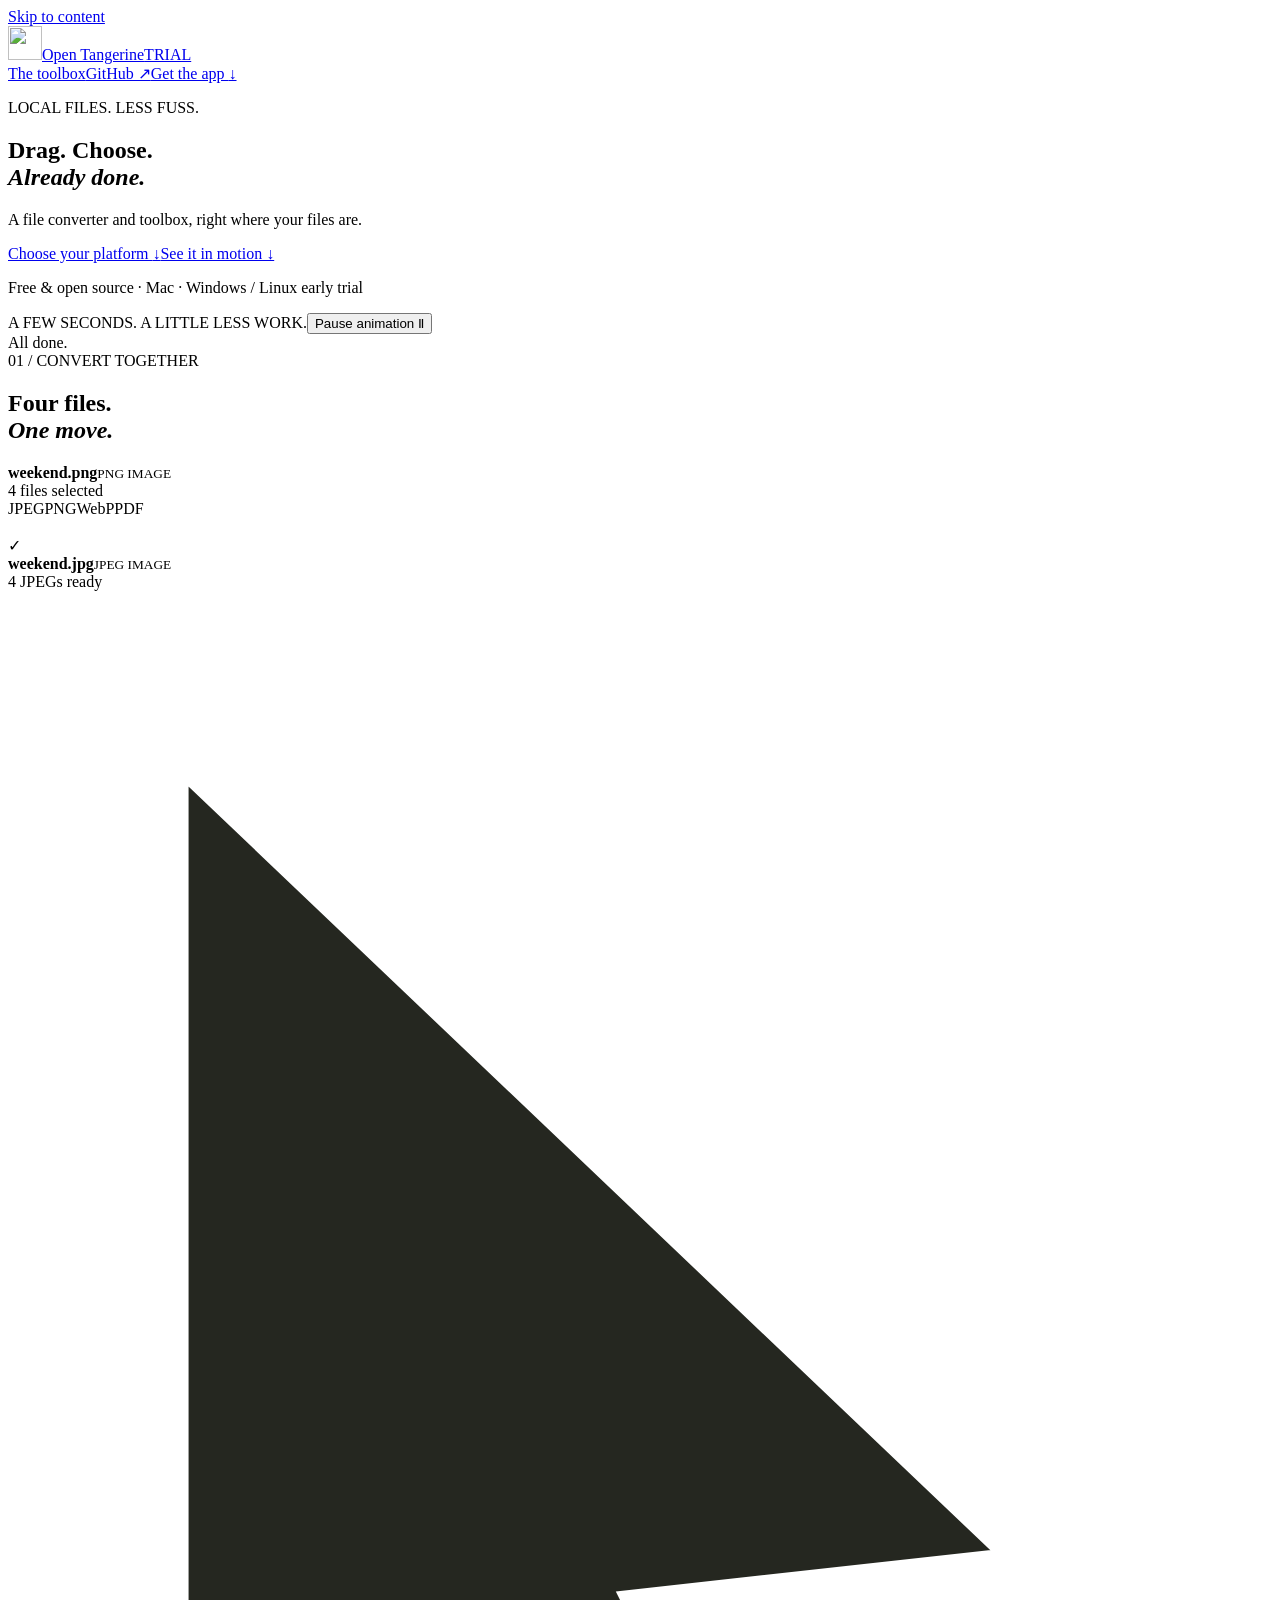
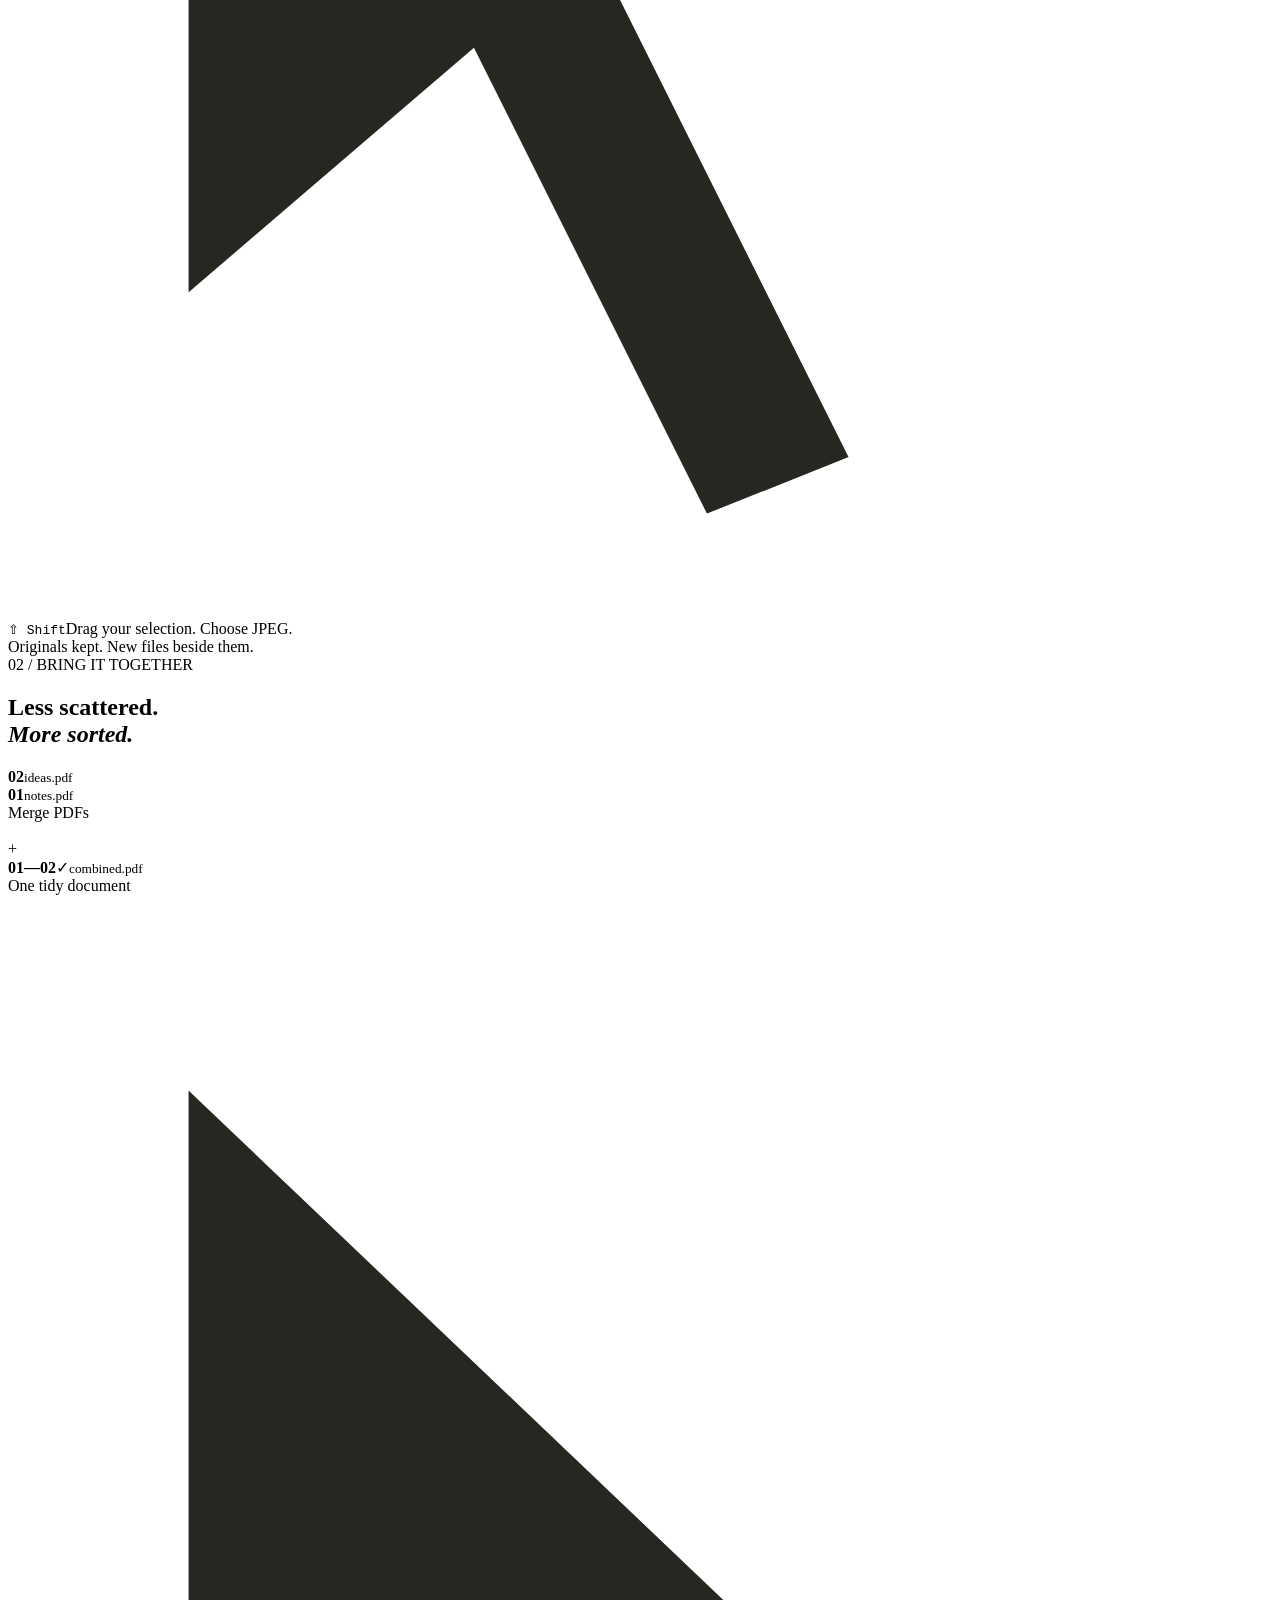
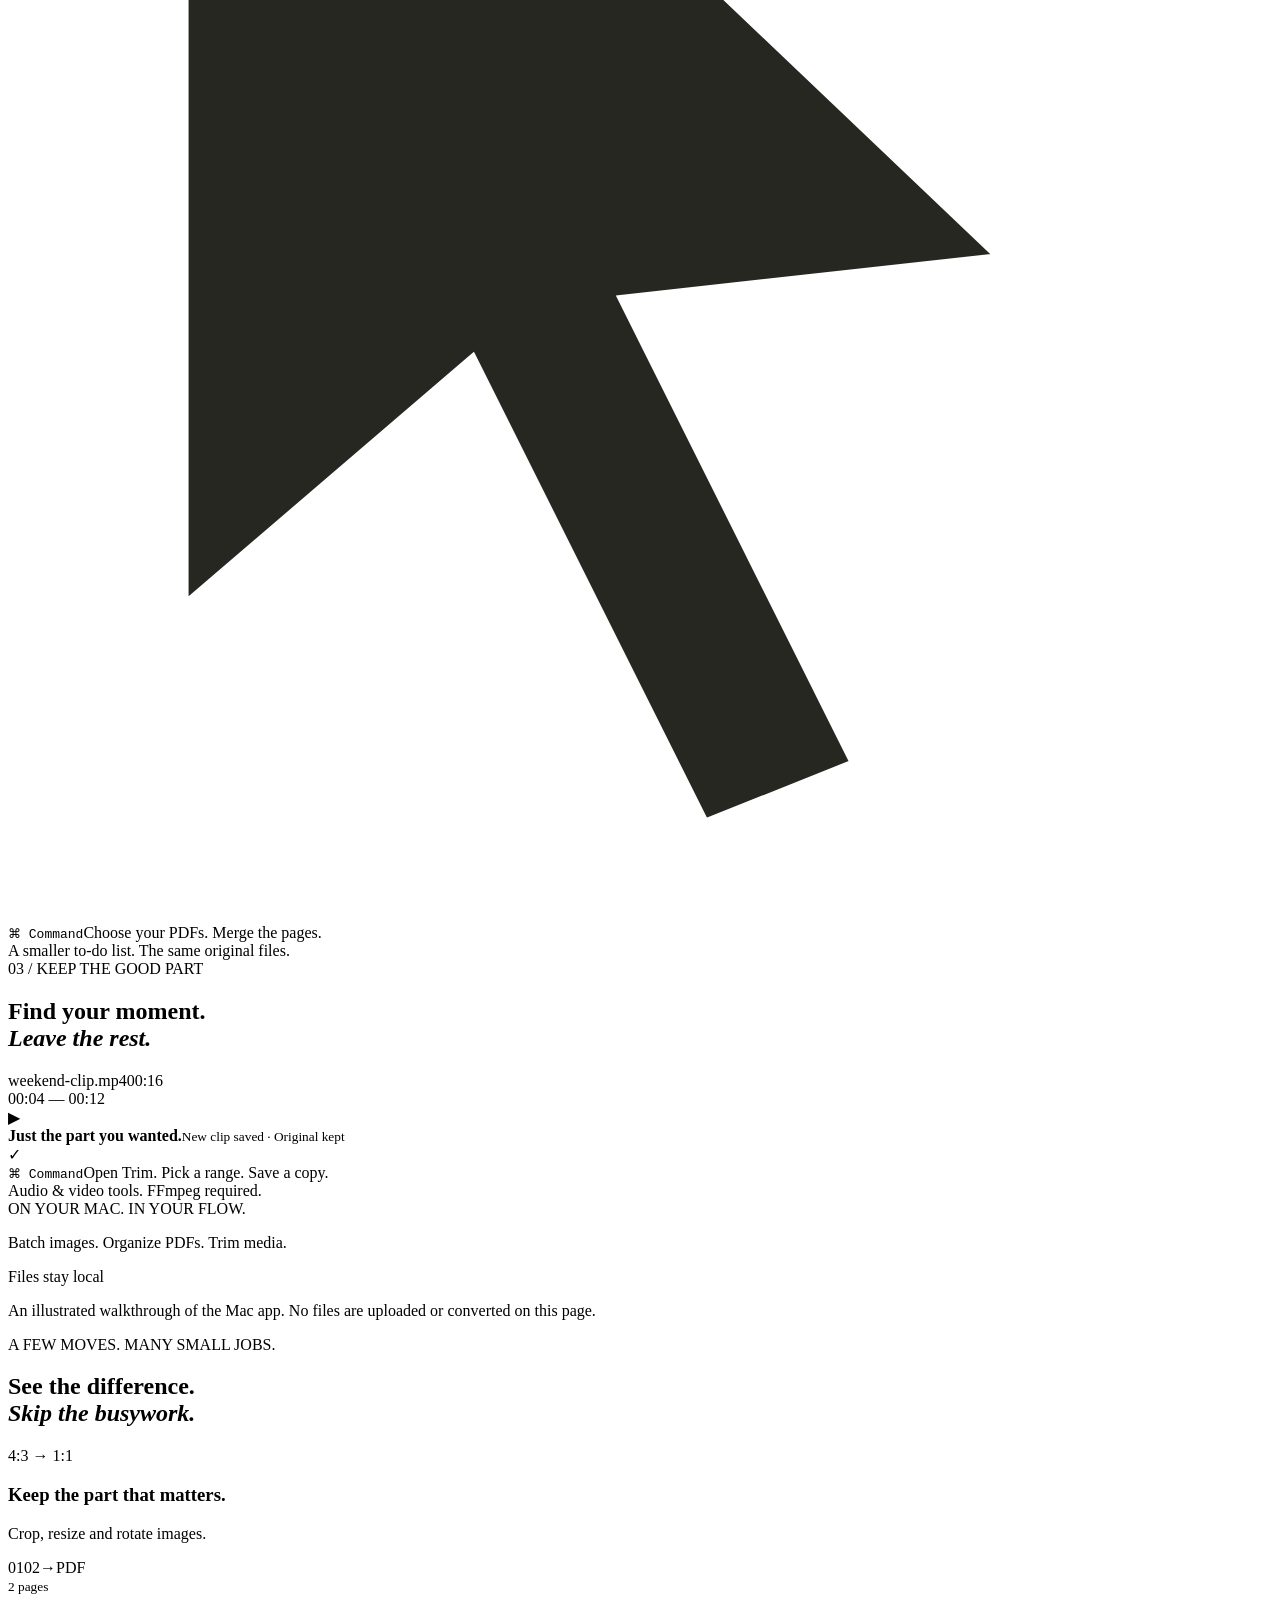
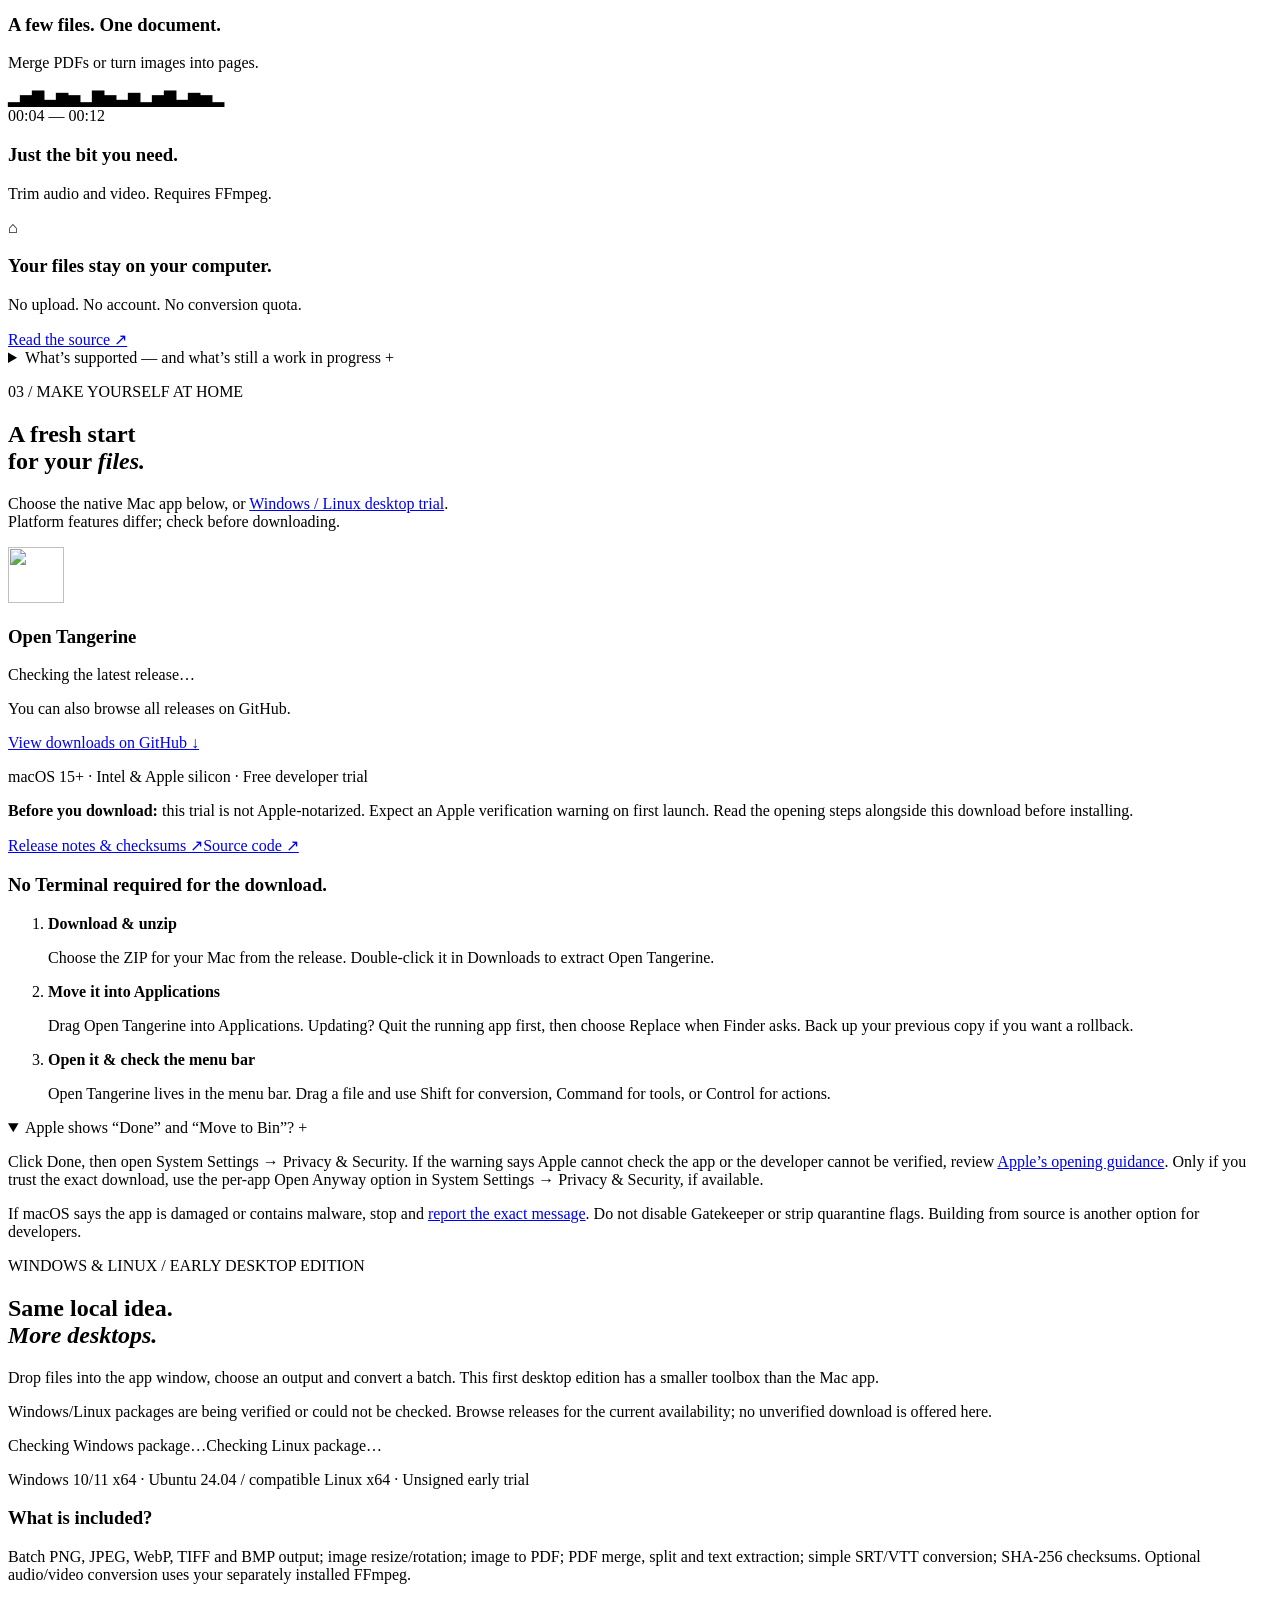
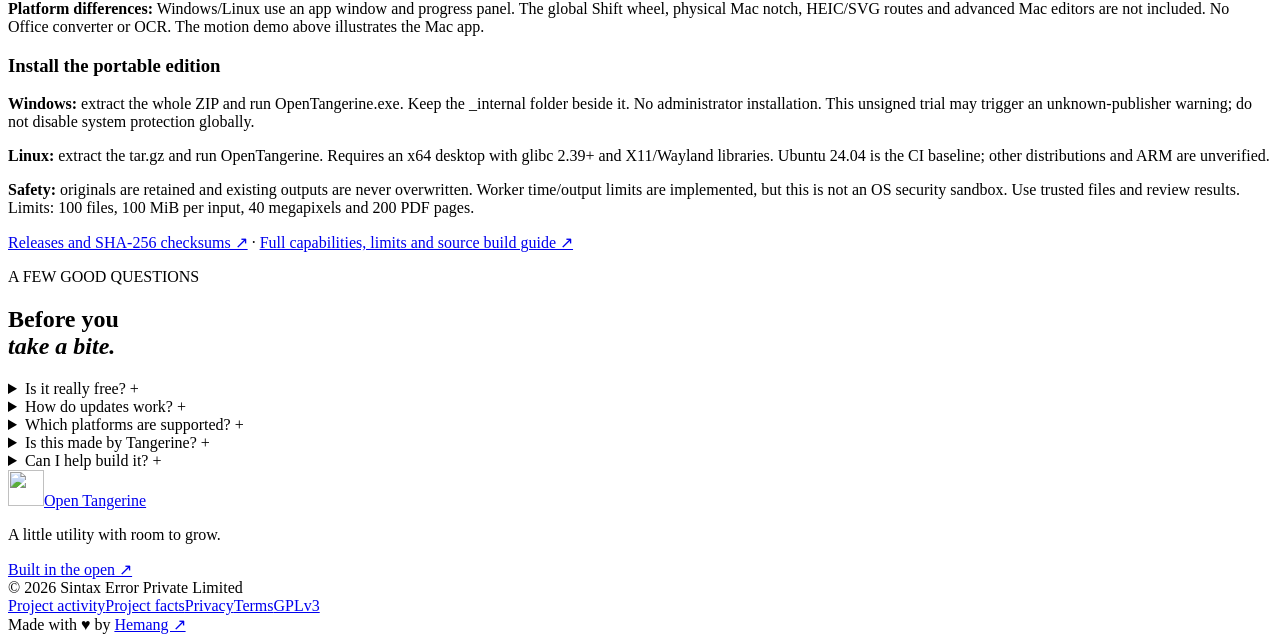
==== docs/index.html @ 1e0d478b "Combine Mac compatibility fixes while preserving native Liquid Glass Uses focused universal packagin" ====
<!doctype html>
<html lang="en"><head><meta charset="utf-8"><meta name="viewport" content="width=device-width,initial-scale=1"><meta name="theme-color" content="#f6f3eb"><title>Open Tangerine — Free file converter for Mac, Windows and Linux</title><link rel="icon" href="assets/logo.svg"><link rel="stylesheet" href="assets/style.css?v=015"><script src="assets/version.js" defer></script><script src="assets/site.js?v=015" defer></script><script src="assets/demo.js?v=017" defer></script><link rel="stylesheet" href="assets/walkthrough.css?v=017"><meta name="description" content="Free, open-source local file conversion. Native Mac app and early Windows/Linux desktop edition for batch images, PDFs and optional FFmpeg media. Compare platform features."><meta name="robots" content="index,follow,max-image-preview:large"><link rel="canonical" href="https://sintaxerrorpvtltd.github.io/Open-Tangerine/"><link rel="sitemap" type="application/xml" href="https://sintaxerrorpvtltd.github.io/Open-Tangerine/sitemap.xml"><meta name="referrer" content="strict-origin-when-cross-origin"><meta property="og:type" content="website"><meta property="og:site_name" content="Open Tangerine"><meta property="og:locale" content="en_US"><meta property="og:title" content="Open Tangerine — Free file converter for Mac, Windows and Linux"><meta property="og:description" content="Free, open-source local file conversion. Native Mac app and early Windows/Linux desktop edition for batch images, PDFs and optional FFmpeg media. Compare platform features."><meta property="og:url" content="https://sintaxerrorpvtltd.github.io/Open-Tangerine/"><meta property="og:image" content="https://sintaxerrorpvtltd.github.io/Open-Tangerine/assets/social-icon.png"><meta property="og:image:width" content="512"><meta property="og:image:height" content="512"><meta property="og:image:alt" content="Open Tangerine orange app icon"><meta name="twitter:card" content="summary"><meta name="twitter:title" content="Open Tangerine — Free file converter for Mac, Windows and Linux"><meta name="twitter:description" content="Free, open-source local file conversion. Native Mac app and early Windows/Linux desktop edition for batch images, PDFs and optional FFmpeg media. Compare platform features."><meta name="twitter:image" content="https://sintaxerrorpvtltd.github.io/Open-Tangerine/assets/social-icon.png"><script type="application/ld+json">{"@context": "https://schema.org", "@graph": [{"@type": "Organization", "@id": "https://sintaxerrorpvtltd.github.io/Open-Tangerine/#organization", "name": "Sintax Error Private Limited", "url": "https://sintaxerrorpvtltd.github.io/Open-Tangerine/", "logo": "https://sintaxerrorpvtltd.github.io/Open-Tangerine/assets/social-icon.png"}, {"@type": "WebSite", "@id": "https://sintaxerrorpvtltd.github.io/Open-Tangerine/#website", "name": "Open Tangerine", "url": "https://sintaxerrorpvtltd.github.io/Open-Tangerine/", "publisher": {"@id": "https://sintaxerrorpvtltd.github.io/Open-Tangerine/#organization"}, "inLanguage": "en"}, {"@type": ["SoftwareApplication", "SoftwareSourceCode"], "@id": "https://sintaxerrorpvtltd.github.io/Open-Tangerine/#app", "name": "Open Tangerine", "url": "https://sintaxerrorpvtltd.github.io/Open-Tangerine/", "description": "Free, open-source local file conversion. Native Mac app and early Windows/Linux desktop edition for batch images, PDFs and optional FFmpeg media. Compare platform features.", "applicationCategory": "UtilitiesApplication", "operatingSystem": ["macOS 26+ (Apple silicon)", "Windows 10/11 x64 (early desktop trial)", "Linux x64, Ubuntu 24.04 / glibc 2.39+ (early desktop trial)"], "isAccessibleForFree": true, "license": "https://www.gnu.org/licenses/gpl-3.0.html", "codeRepository": "https://github.com/sintaxerrorpvtltd/Open-Tangerine", "programmingLanguage": ["Swift", "Python"], "downloadUrl": "https://github.com/sintaxerrorpvtltd/Open-Tangerine/releases", "publisher": {"@id": "https://sintaxerrorpvtltd.github.io/Open-Tangerine/#organization"}, "offers": {"@type": "Offer", "price": "0", "priceCurrency": "USD"}, "softwareRequirements": "Optional FFmpeg for many media operations", "featureList": ["Local file processing", "Image conversion and editing", "PDF merge and split", "Audio and video tools", "Manual updates via GitHub"]}]}</script><link rel="stylesheet" href="assets/analytics.css?v=1"><script src="assets/analytics.js?v=2" defer></script><script src="assets/desktop.js?v=1" defer></script></head>
<body><a class="skip" href="#main">Skip to content</a><header class="nav wrap"><a class="brand" href="./"><img src="assets/logo.svg" width="34" height="34" alt="">Open Tangerine<span class="beta">TRIAL</span></a><nav aria-label="Main"><a href="#features">The toolbox</a><a href="https://github.com/sintaxerrorpvtltd/Open-Tangerine">GitHub ↗</a><a class="small-button" href="#download">Get the app <span>↓</span></a></nav></header>
<main id="main"><section class="hero wrap"><div class="hero-copy"><p class="eyebrow"><span class="dot"></span> LOCAL FILES. LESS FUSS.</p><h1>Drag. Choose.<br><em>Already done.</em></h1><p class="intro">A file converter and toolbox, right where your files are.</p><div class="actions"><a class="button orange" href="#download">Choose your platform <span>↓</span></a><a class="text-link" href="#playground">See it in motion ↓</a></div><p class="micro">Free & open source · Mac · Windows / Linux early trial</p></div></section>
<section class="wrap motion-section" id="playground" aria-label="How Open Tangerine works">
<div class="product-film" data-paused="false" data-suspended="false">
<div class="film-top"><span><i></i> A FEW SECONDS. A LITTLE LESS WORK.</span><button id="motion-toggle" type="button" aria-pressed="false" aria-label="Pause animation">Pause animation <span aria-hidden="true">Ⅱ</span></button></div>
<div class="film-screen" aria-hidden="true">
<div class="film-grid"></div><div class="film-notch"><img src="assets/logo.svg" alt=""><span>All done.</span></div>
<div class="motion-scene scene-batch">
<div class="scene-copy"><span>01 / CONVERT TOGETHER</span><h2>Four files.<br><em>One move.</em></h2></div>
<div class="film-input file-stack"><div class="art-card back-three"></div><div class="art-card back-two"></div><div class="art-card back-one"></div><div class="art-card photo-card"><div class="mini-landscape"><i></i></div><b>weekend.png</b><small>PNG IMAGE</small></div><span class="file-count">4 files selected</span></div>
<div class="film-dial"><span class="dial-format format-top selected">JPEG</span><span class="dial-format format-left">PNG</span><span class="dial-format format-right">WebP</span><span class="dial-format format-bottom">PDF</span><div class="dial-core"><img src="assets/logo.svg" alt=""></div></div>
<div class="film-output file-stack"><div class="art-card back-two"></div><div class="art-card back-one"></div><div class="art-card photo-card"><div class="mini-landscape"><i></i><span class="done-tick">✓</span></div><b>weekend.jpg</b><small>JPEG IMAGE</small></div><span class="file-count ready-count">4 JPEGs ready</span></div>
<svg class="film-cursor" viewBox="0 0 28 36"><path d="M3 2L24 22L15 23L20 33L15 35L10 25L3 31Z" fill="#252720" stroke="white" stroke-width="2"/></svg>
<div class="film-shortcut"><kbd>⇧ Shift</kbd><span>Drag your selection. Choose JPEG.</span></div><div class="film-benefit">Originals kept. New files beside them.</div>
</div>
<div class="motion-scene scene-pdf">
<div class="scene-copy"><span>02 / BRING IT TOGETHER</span><h2>Less scattered.<br><em>More sorted.</em></h2></div>
<div class="film-input paper-pair"><div class="paper-sheet sheet-back"><b>02</b><i></i><i></i><i></i><small>ideas.pdf</small></div><div class="paper-sheet"><b>01</b><i></i><i></i><i></i><small>notes.pdf</small></div></div>
<div class="film-dial merge-dial"><span class="merge-label">Merge PDFs</span><div class="dial-core"><img src="assets/logo.svg" alt=""></div><span class="merge-plus">+</span></div>
<div class="film-output"><div class="paper-sheet combined-sheet"><b>01—02</b><i></i><i></i><i></i><span class="done-tick">✓</span><small>combined.pdf</small></div><span class="file-count ready-count">One tidy document</span></div>
<svg class="film-cursor" viewBox="0 0 28 36"><path d="M3 2L24 22L15 23L20 33L15 35L10 25L3 31Z" fill="#252720" stroke="white" stroke-width="2"/></svg>
<div class="film-shortcut"><kbd>⌘ Command</kbd><span>Choose your PDFs. Merge the pages.</span></div><div class="film-benefit">A smaller to-do list. The same original files.</div>
</div>
<div class="motion-scene scene-trim">
<div class="scene-copy"><span>03 / KEEP THE GOOD PART</span><h2>Find your moment.<br><em>Leave the rest.</em></h2></div>
<div class="film-timeline"><div class="timeline-title"><span><i></i> weekend-clip.mp4</span><span>00:16</span></div><div class="film-wave"><i style="--h:22%"></i><i style="--h:62%"></i><i style="--h:33%"></i><i style="--h:85%"></i><i style="--h:68%"></i><i style="--h:57%"></i><i style="--h:52%"></i><i style="--h:53%"></i><i style="--h:60%"></i><i style="--h:73%"></i><i style="--h:92%"></i><i style="--h:42%"></i><i style="--h:73%"></i><i style="--h:35%"></i><i style="--h:78%"></i><i style="--h:52%"></i><i style="--h:32%"></i><i style="--h:93%"></i><i style="--h:85%"></i><i style="--h:83%"></i><i style="--h:87%"></i><i style="--h:22%"></i><i style="--h:38%"></i><i style="--h:60%"></i><i style="--h:88%"></i><i style="--h:47%"></i><i style="--h:87%"></i><i style="--h:58%"></i><i style="--h:35%"></i><i style="--h:93%"></i><i style="--h:82%"></i><i style="--h:77%"></i><i style="--h:78%"></i><i style="--h:85%"></i><i style="--h:23%"></i><i style="--h:42%"></i><i style="--h:67%"></i><i style="--h:23%"></i><i style="--h:60%"></i><i style="--h:28%"></i><i style="--h:77%"></i><i style="--h:57%"></i><i style="--h:43%"></i><i style="--h:35%"></i><i style="--h:33%"></i><i style="--h:37%"></i><i style="--h:47%"></i><i style="--h:63%"></i><i style="--h:85%"></i><i style="--h:38%"></i><i style="--h:72%"></i><i style="--h:37%"></i><i style="--h:83%"></i><i style="--h:60%"></i><i style="--h:43%"></i><i style="--h:32%"></i><i style="--h:27%"></i><i style="--h:28%"></i><i style="--h:35%"></i><i style="--h:48%"></i><i style="--h:67%"></i><i style="--h:92%"></i><i style="--h:48%"></i><i style="--h:85%"></i></div><div class="trim-window"><span></span><span></span></div><div class="trim-time">00:04 — 00:12</div></div>
<div class="clip-result"><span class="clip-play">▶</span><div><b>Just the part you wanted.</b><small>New clip saved · Original kept</small></div><span class="done-tick">✓</span></div>
<div class="film-shortcut"><kbd>⌘ Command</kbd><span>Open Trim. Pick a range. Save a copy.</span></div><div class="film-benefit">Audio & video tools. FFmpeg required.</div>
</div>
<div class="film-progress"><i></i><i></i><i></i></div>
</div>
<div class="film-bottom"><span>ON YOUR MAC. IN YOUR FLOW.</span><p>Batch images. Organize PDFs. Trim media.</p><span class="film-local"><i></i> Files stay local</span></div>
</div><p class="film-caption">An illustrated walkthrough of the Mac app. No files are uploaded or converted on this page.</p>
</section>
<section class="wrap section" id="features"><div class="section-heading"><p class="eyebrow">A FEW MOVES. MANY SMALL JOBS.</p><h2>See the difference.<br><em>Skip the busywork.</em></h2></div>
<div class="visual-tools"><article><div class="tool-preview crop-preview"><div class="landscape"><i></i></div><div class="crop-frame"></div><span>4:3 → 1:1</span></div><h3>Keep the part that matters.</h3><p>Crop, resize and rotate images.</p></article><article><div class="tool-preview merge-preview"><span class="mini-page">01</span><span class="mini-page">02</span><span class="merge-arrow">→</span><span class="mini-page merged">PDF<br><small>2 pages</small></span></div><h3>A few files. One document.</h3><p>Merge PDFs or turn images into pages.</p></article><article><div class="tool-preview trim-preview"><div class="timeline-wave">▂▅▇▃▆▅▂▇▅▃▆▂▅▇▃▆▅▂</div><div class="trim-selection"></div><span>00:04 — 00:12</span></div><h3>Just the bit you need.</h3><p>Trim audio and video. Requires FFmpeg.</p></article></div>
<div class="local-strip"><span class="local-symbol">⌂</span><div><h3>Your files stay on your computer.</h3><p>No upload. No account. No conversion quota.</p></div><a href="https://github.com/sintaxerrorpvtltd/Open-Tangerine">Read the source ↗</a></div>
<details class="coverage"><summary>What’s supported — and what’s still a work in progress <span>+</span></summary><div><p><b>Images:</b> PNG, JPEG, HEIC, TIFF, BMP, WebP, AVIF and SVG input routes. Select several files and convert them together to a common destination format. Availability depends on the destination codec. PNG → HEIC has been confirmed in the normal Mac app. WebP has a built-in lossless fallback; AVIF depends on an available codec.</p><p><b>PDF & text:</b> merge, split, page organization, text/image extraction, text-to-PDF and some DOCX routes. No universal Office converter or OCR.</p><p><b>Media & subtitles:</b> audio/video conversion and editing; SRT, VTT and text. Many routes need a separately installed FFmpeg. Codec support varies.</p><p><b>Limits:</b> native image loading is limited to 100 MB and 40 megapixels. Archive conversion is disabled. Background framing does not remove backgrounds. Redaction and metadata tools are not certified anonymization tools. Not every route has been tested end to end.</p><a href="https://github.com/sintaxerrorpvtltd/Open-Tangerine#features-in-this-trial">Read the complete feature list ↗</a></div></details></section>
<section class="wrap section download" id="download"><div><p class="eyebrow">03 / MAKE YOURSELF AT HOME</p><h2>A fresh start<br>for your <em>files.</em></h2><p class="intro">Choose the native Mac app below, or <a href="#desktop">Windows / Linux desktop trial</a>.<br>Platform features differ; check before downloading.</p><div class="download-card"><div class="download-title"><img src="assets/logo.svg" alt="" width="56" height="56"><div><h3>Open Tangerine</h3><p id="release-label">Checking the latest release…</p></div></div><p id="version-status" role="status">You can also browse all releases on GitHub.</p><a class="button orange download-link" id="download-link" href="https://github.com/sintaxerrorpvtltd/Open-Tangerine/releases">View downloads on GitHub <span>↓</span></a><p class="micro">macOS 15+ · Intel &amp; Apple silicon · Free developer trial</p><p class="notice"><b>Before you download:</b> this trial is not Apple-notarized. Expect an Apple verification warning on first launch. Read the opening steps alongside this download before installing.</p><div class="download-links"><a href="https://github.com/sintaxerrorpvtltd/Open-Tangerine/releases" id="release-notes">Release notes & checksums ↗</a><a href="https://github.com/sintaxerrorpvtltd/Open-Tangerine">Source code ↗</a></div></div></div>
<div class="installation"><h3>No Terminal required for the download.</h3><ol><li><b>Download & unzip</b><p>Choose the ZIP for your Mac from the release. Double-click it in Downloads to extract Open Tangerine.</p></li><li><b>Move it into Applications</b><p>Drag Open Tangerine into Applications. Updating? Quit the running app first, then choose Replace when Finder asks. Back up your previous copy if you want a rollback.</p></li><li><b>Open it & check the menu bar</b><p>Open Tangerine lives in the menu bar. Drag a file and use Shift for conversion, Command for tools, or Control for actions.</p></li></ol><details open><summary>Apple shows “Done” and “Move to Bin”? <span>+</span></summary><p>Click Done, then open System Settings → Privacy &amp; Security. If the warning says Apple cannot check the app or the developer cannot be verified, review <a href="https://support.apple.com/en-in/102445">Apple’s opening guidance</a>. Only if you trust the exact download, use the per-app Open Anyway option in System Settings → Privacy & Security, if available.</p><p>If macOS says the app is damaged or contains malware, stop and <a href="https://github.com/sintaxerrorpvtltd/Open-Tangerine/issues">report the exact message</a>. Do not disable Gatekeeper or strip quarantine flags. Building from source is another option for developers.</p></details></div></section>
<section class="wrap section" id="desktop"><p class="eyebrow">WINDOWS &amp; LINUX / EARLY DESKTOP EDITION</p><h2>Same local idea.<br><em>More desktops.</em></h2><p class="intro">Drop files into the app window, choose an output and convert a batch. This first desktop edition has a smaller toolbox than the Mac app.</p><p id="desktop-status" role="status">Checking verified desktop packages…</p><div class="actions"><a class="button orange download-link" id="windows-download" aria-disabled="true">Checking Windows package…</a><a class="button download-link" id="linux-download" aria-disabled="true">Checking Linux package…</a></div><p class="micro">Windows 10/11 x64 · Ubuntu 24.04 / compatible Linux x64 · Unsigned early trial</p><div class="installation"><h3>What is included?</h3><p>Batch PNG, JPEG, WebP, TIFF and BMP output; image resize/rotation; image to PDF; PDF merge, split and text extraction; simple SRT/VTT conversion; SHA-256 checksums. Optional audio/video conversion uses your separately installed FFmpeg.</p><p><b>Platform differences:</b> Windows/Linux use an app window and progress panel. The global Shift wheel, physical Mac notch, HEIC/SVG routes and advanced Mac editors are not included. No Office converter or OCR. The motion demo above illustrates the Mac app.</p><h3>Install the portable edition</h3><p><b>Windows:</b> extract the whole ZIP and run OpenTangerine.exe. Keep the _internal folder beside it. No administrator installation. This unsigned trial may trigger an unknown-publisher warning; do not disable system protection globally.</p><p><b>Linux:</b> extract the tar.gz and run OpenTangerine. Requires an x64 desktop with glibc 2.39+ and X11/Wayland libraries. Ubuntu 24.04 is the CI baseline; other distributions and ARM are unverified.</p><p><b>Safety:</b> originals are retained and existing outputs are never overwritten. Worker time/output limits are implemented, but this is not an OS security sandbox. Use trusted files and review results. Limits: 100 files, 100 MiB per input, 40 megapixels and 200 PDF pages.</p><p><a href="https://github.com/sintaxerrorpvtltd/Open-Tangerine/releases">Releases and SHA-256 checksums ↗</a> · <a href="https://github.com/sintaxerrorpvtltd/Open-Tangerine/blob/main/Desktop/README.md">Full capabilities, limits and source build guide ↗</a></p></div></section>
<section class="wrap faq section"><div><p class="eyebrow">A FEW GOOD QUESTIONS</p><h2>Before you<br><em>take a bite.</em></h2></div><div><details><summary>Is it really free? <span>+</span></summary><p>Yes. Open Tangerine has no account, subscription or conversion quota. Its source is licensed under GPL-3.0-only. Optional third-party tools have their own licenses.</p></details><details><summary>How do updates work? <span>+</span></summary><p>The app checks GitHub for a published release and opens this download page with your app version. This page tells you whether a newer version is available. Download it, quit the old app and replace it manually. It does not silently install anything.</p></details><details><summary>Which platforms are supported? <span>+</span></summary><p>The native app targets macOS 15+ with a universal Intel/Apple silicon build. A separate early desktop edition targets Windows 10/11 x64 and Linux x64 (Ubuntu 24.04 baseline). Features differ: the Shift wheel and notch are Mac-only. Intel hardware configurations, Windows ARM and Linux ARM remain unverified. Some operations require FFmpeg.</p></details><details><summary>Is this made by Tangerine? <span>+</span></summary><p>No. Open Tangerine is an independent project by Sintax Error Private Limited, with its own artwork. It builds on Satsuma with the original MIT attribution preserved.</p></details><details><summary>Can I help build it? <span>+</span></summary><p>Please do. Report a reproducible issue or propose a focused improvement on <a href="https://github.com/sintaxerrorpvtltd/Open-Tangerine">GitHub</a>. Avoid uploading private files to public issues.</p></details></div></section>
</main><footer><div class="wrap"><div class="footer-top"><a class="brand" href="./"><img src="assets/logo.svg" width="36" height="36" alt="">Open Tangerine</a><p>A little utility with room to grow.</p><a href="https://github.com/sintaxerrorpvtltd/Open-Tangerine">Built in the open ↗</a></div><div class="footer-bottom"><span>© 2026 Sintax Error Private Limited</span><nav aria-label="Legal"><a href="stats.html">Project activity</a><a href="llms.txt">Project facts</a><a href="privacy.html">Privacy</a><a href="terms.html">Terms</a><a href="https://github.com/sintaxerrorpvtltd/Open-Tangerine/blob/main/LICENSE">GPLv3</a></nav><span>Made with <span class="heart" aria-label="love">♥</span> by <a href="https://www.instagram.com/hemaangg/">Hemang ↗</a></span></div></div></footer></body></html>
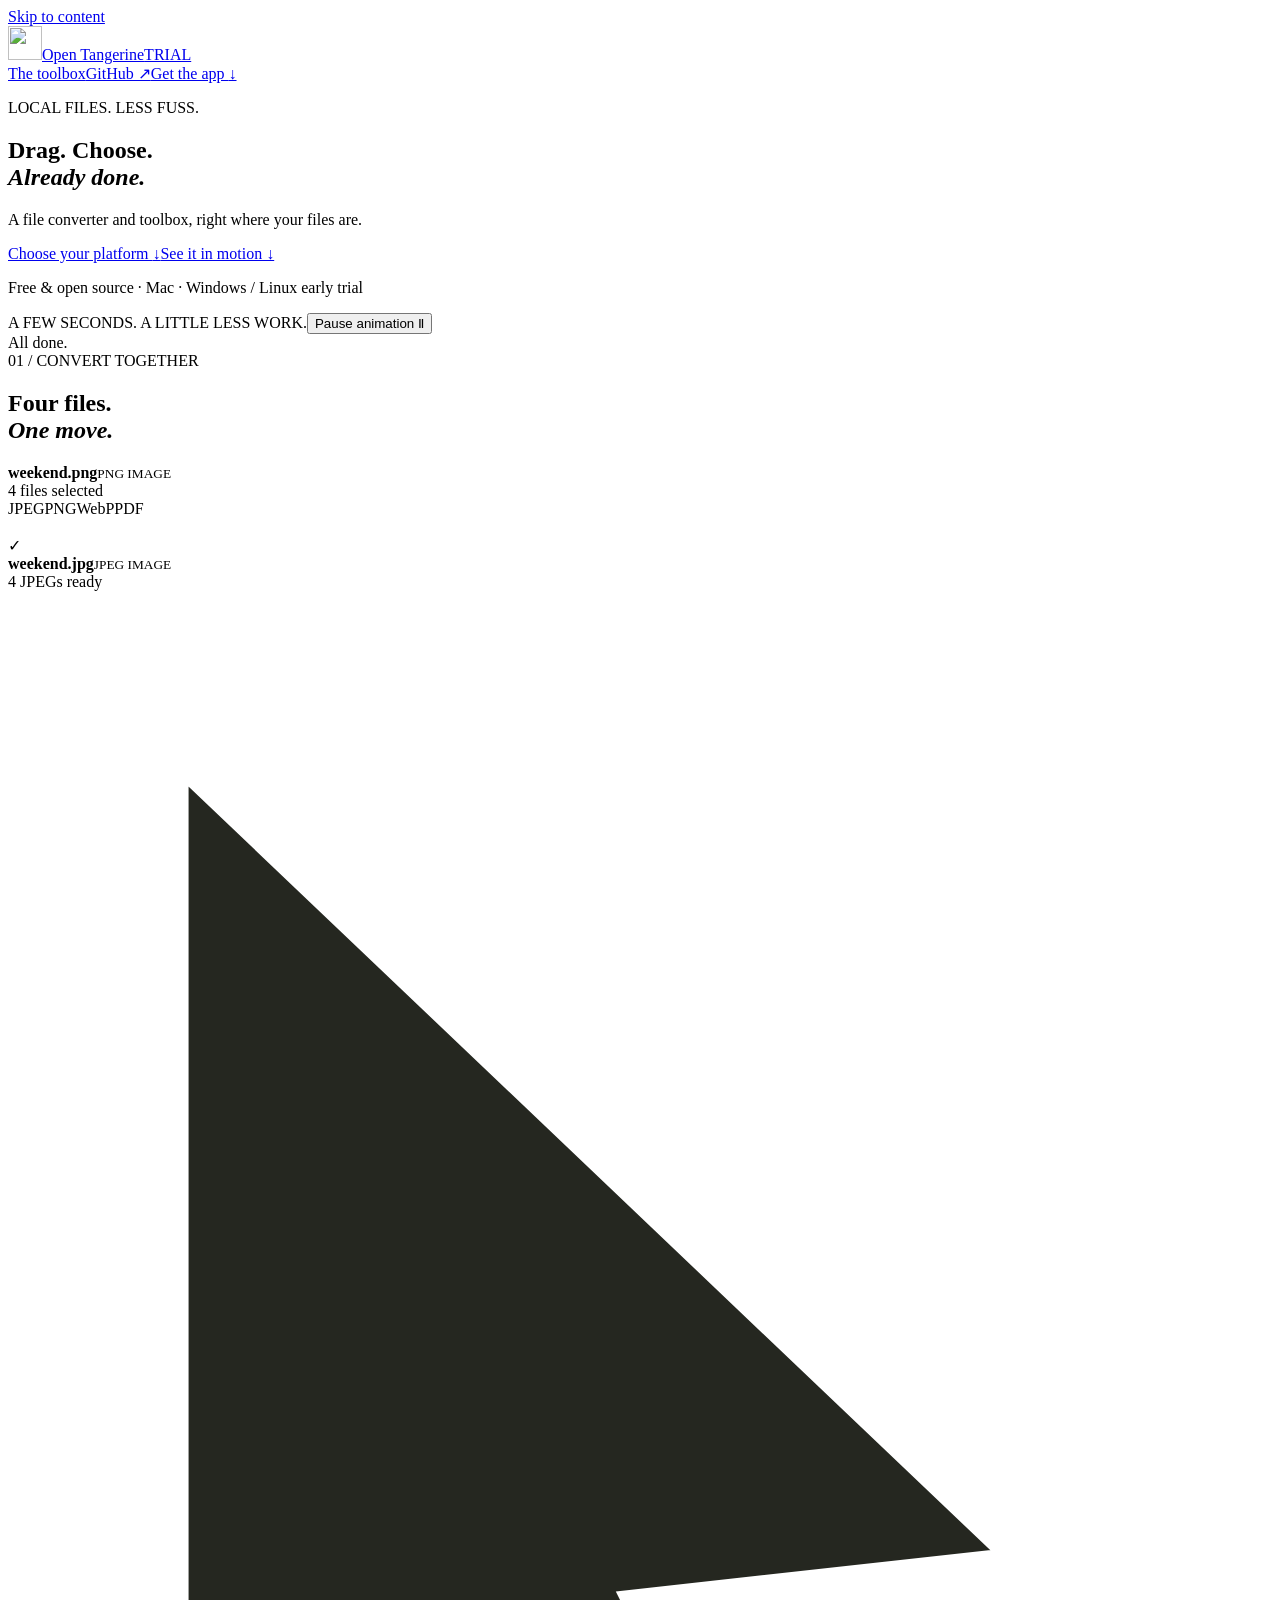
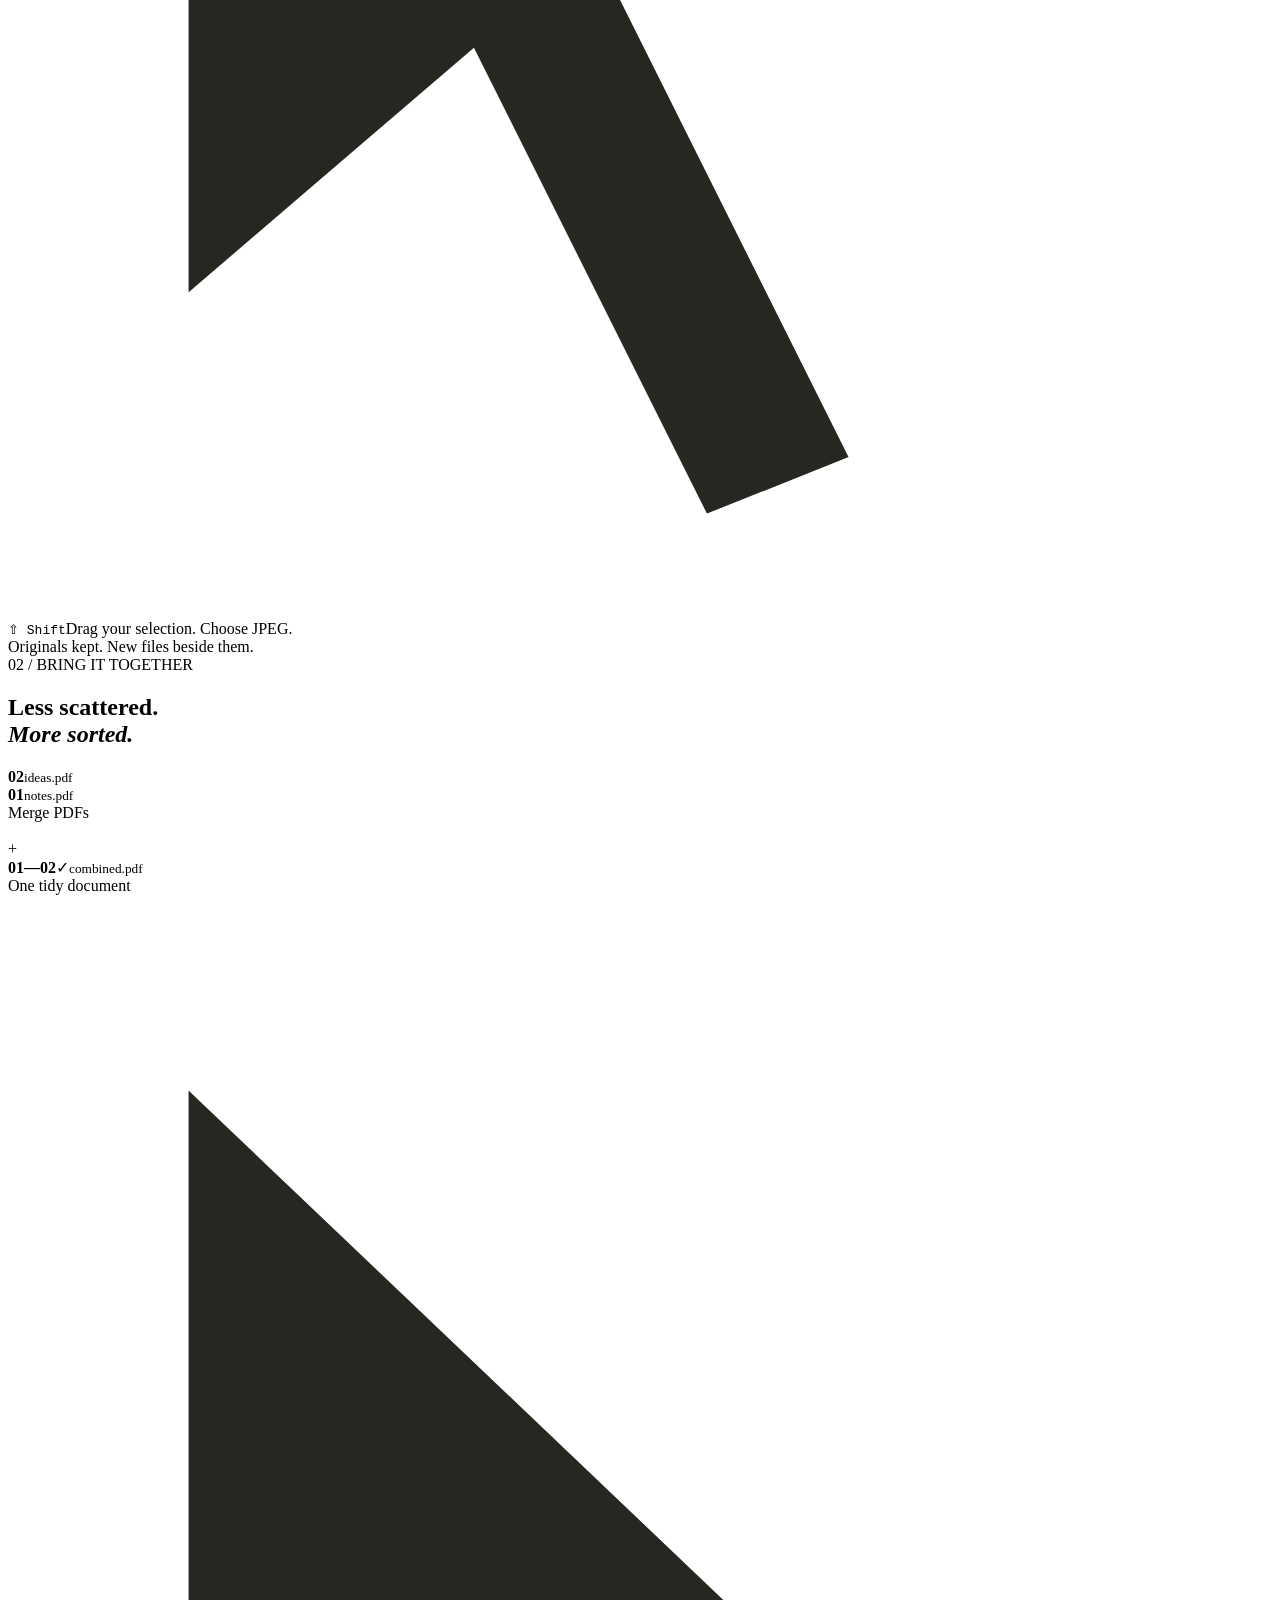
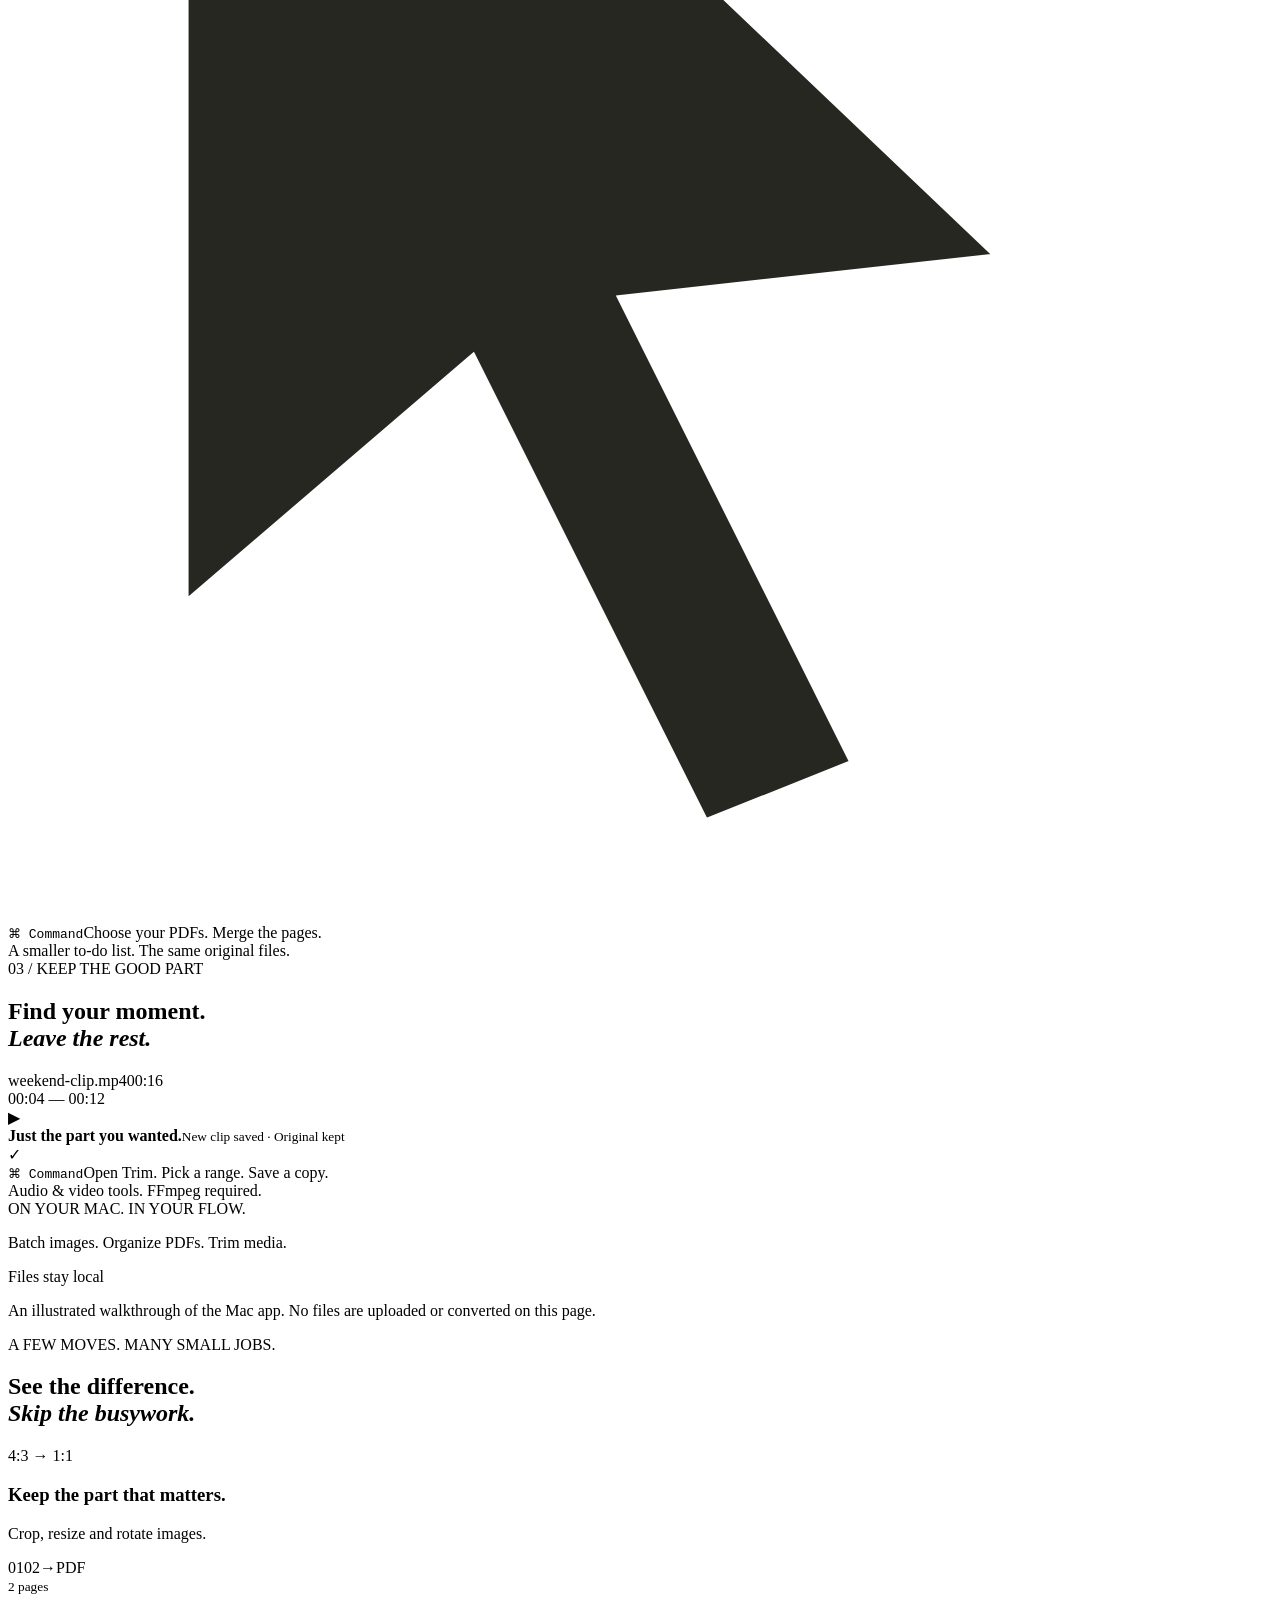
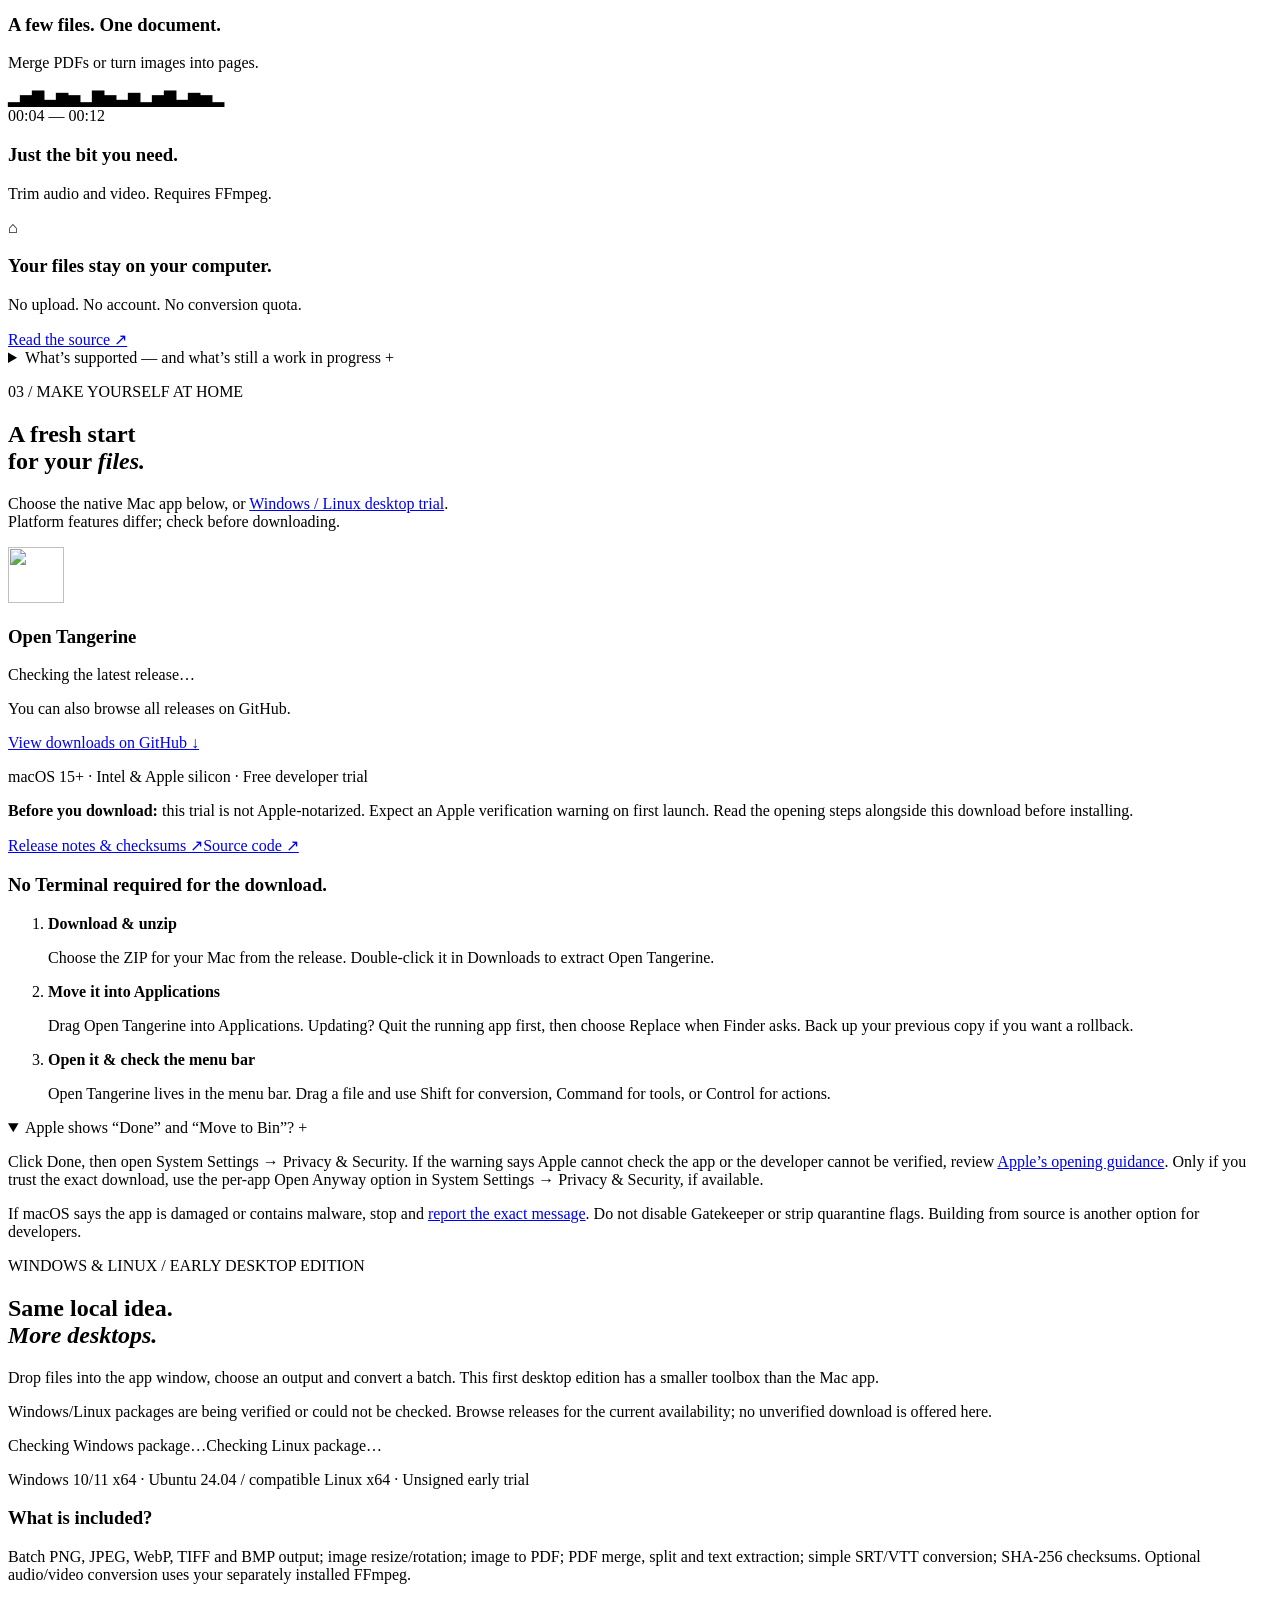
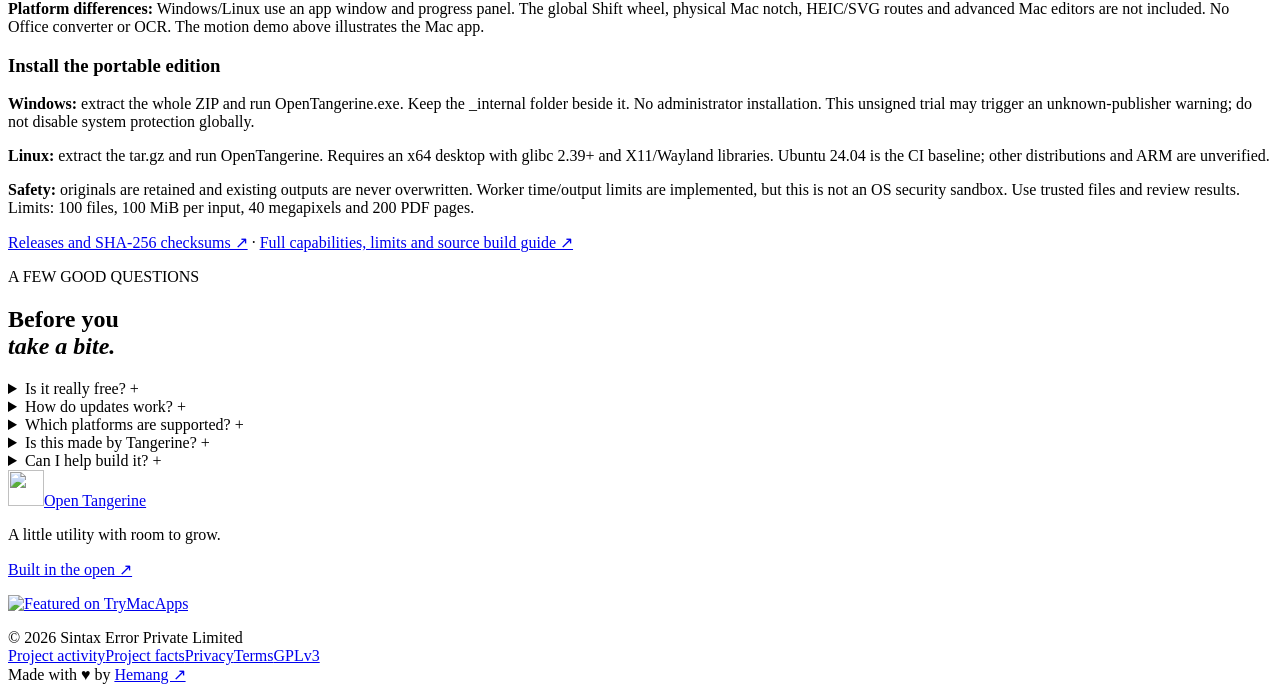
==== commit 8236e65e: "docs: add TryMacApps listing badge (#14) Co-authored-by: Hemang Boricha <hemaangg@Hemangs-Laptop.loc" ====
--- a/docs/index.html
+++ b/docs/index.html
@@ -1,5 +1,5 @@
 <!doctype html>
-<html lang="en"><head><meta charset="utf-8"><meta name="viewport" content="width=device-width,initial-scale=1"><meta name="theme-color" content="#f6f3eb"><title>Open Tangerine — Free file converter for Mac, Windows and Linux</title><link rel="icon" href="assets/logo.svg"><link rel="stylesheet" href="assets/style.css?v=015"><script src="assets/version.js" defer></script><script src="assets/site.js?v=015" defer></script><script src="assets/demo.js?v=017" defer></script><link rel="stylesheet" href="assets/walkthrough.css?v=017"><meta name="description" content="Free, open-source local file conversion. Native Mac app and early Windows/Linux desktop edition for batch images, PDFs and optional FFmpeg media. Compare platform features."><meta name="robots" content="index,follow,max-image-preview:large"><link rel="canonical" href="https://sintaxerrorpvtltd.github.io/Open-Tangerine/"><link rel="sitemap" type="application/xml" href="https://sintaxerrorpvtltd.github.io/Open-Tangerine/sitemap.xml"><meta name="referrer" content="strict-origin-when-cross-origin"><meta property="og:type" content="website"><meta property="og:site_name" content="Open Tangerine"><meta property="og:locale" content="en_US"><meta property="og:title" content="Open Tangerine — Free file converter for Mac, Windows and Linux"><meta property="og:description" content="Free, open-source local file conversion. Native Mac app and early Windows/Linux desktop edition for batch images, PDFs and optional FFmpeg media. Compare platform features."><meta property="og:url" content="https://sintaxerrorpvtltd.github.io/Open-Tangerine/"><meta property="og:image" content="https://sintaxerrorpvtltd.github.io/Open-Tangerine/assets/social-icon.png"><meta property="og:image:width" content="512"><meta property="og:image:height" content="512"><meta property="og:image:alt" content="Open Tangerine orange app icon"><meta name="twitter:card" content="summary"><meta name="twitter:title" content="Open Tangerine — Free file converter for Mac, Windows and Linux"><meta name="twitter:description" content="Free, open-source local file conversion. Native Mac app and early Windows/Linux desktop edition for batch images, PDFs and optional FFmpeg media. Compare platform features."><meta name="twitter:image" content="https://sintaxerrorpvtltd.github.io/Open-Tangerine/assets/social-icon.png"><script type="application/ld+json">{"@context": "https://schema.org", "@graph": [{"@type": "Organization", "@id": "https://sintaxerrorpvtltd.github.io/Open-Tangerine/#organization", "name": "Sintax Error Private Limited", "url": "https://sintaxerrorpvtltd.github.io/Open-Tangerine/", "logo": "https://sintaxerrorpvtltd.github.io/Open-Tangerine/assets/social-icon.png"}, {"@type": "WebSite", "@id": "https://sintaxerrorpvtltd.github.io/Open-Tangerine/#website", "name": "Open Tangerine", "url": "https://sintaxerrorpvtltd.github.io/Open-Tangerine/", "publisher": {"@id": "https://sintaxerrorpvtltd.github.io/Open-Tangerine/#organization"}, "inLanguage": "en"}, {"@type": ["SoftwareApplication", "SoftwareSourceCode"], "@id": "https://sintaxerrorpvtltd.github.io/Open-Tangerine/#app", "name": "Open Tangerine", "url": "https://sintaxerrorpvtltd.github.io/Open-Tangerine/", "description": "Free, open-source local file conversion. Native Mac app and early Windows/Linux desktop edition for batch images, PDFs and optional FFmpeg media. Compare platform features.", "applicationCategory": "UtilitiesApplication", "operatingSystem": ["macOS 26+ (Apple silicon)", "Windows 10/11 x64 (early desktop trial)", "Linux x64, Ubuntu 24.04 / glibc 2.39+ (early desktop trial)"], "isAccessibleForFree": true, "license": "https://www.gnu.org/licenses/gpl-3.0.html", "codeRepository": "https://github.com/sintaxerrorpvtltd/Open-Tangerine", "programmingLanguage": ["Swift", "Python"], "downloadUrl": "https://github.com/sintaxerrorpvtltd/Open-Tangerine/releases", "publisher": {"@id": "https://sintaxerrorpvtltd.github.io/Open-Tangerine/#organization"}, "offers": {"@type": "Offer", "price": "0", "priceCurrency": "USD"}, "softwareRequirements": "Optional FFmpeg for many media operations", "featureList": ["Local file processing", "Image conversion and editing", "PDF merge and split", "Audio and video tools", "Manual updates via GitHub"]}]}</script><link rel="stylesheet" href="assets/analytics.css?v=1"><script src="assets/analytics.js?v=2" defer></script><script src="assets/desktop.js?v=1" defer></script></head>
+<html lang="en"><head><meta charset="utf-8"><meta name="viewport" content="width=device-width,initial-scale=1"><meta name="theme-color" content="#f6f3eb"><title>Open Tangerine — Free file converter for Mac, Windows and Linux</title><link rel="icon" href="assets/logo.svg"><link rel="stylesheet" href="assets/style.css?v=015"><script src="assets/version.js" defer></script><script src="assets/site.js?v=015" defer></script><script src="assets/demo.js?v=017" defer></script><link rel="stylesheet" href="assets/walkthrough.css?v=017"><meta name="description" content="Free, open-source local file conversion. Native Mac app and early Windows/Linux desktop edition for batch images, PDFs and optional FFmpeg media. Compare platform features."><meta name="robots" content="index,follow,max-image-preview:large"><link rel="canonical" href="https://sintaxerrorpvtltd.github.io/Open-Tangerine/"><link rel="sitemap" type="application/xml" href="https://sintaxerrorpvtltd.github.io/Open-Tangerine/sitemap.xml"><meta name="referrer" content="strict-origin-when-cross-origin"><meta property="og:type" content="website"><meta property="og:site_name" content="Open Tangerine"><meta property="og:locale" content="en_US"><meta property="og:title" content="Open Tangerine — Free file converter for Mac, Windows and Linux"><meta property="og:description" content="Free, open-source local file conversion. Native Mac app and early Windows/Linux desktop edition for batch images, PDFs and optional FFmpeg media. Compare platform features."><meta property="og:url" content="https://sintaxerrorpvtltd.github.io/Open-Tangerine/"><meta property="og:image" content="https://sintaxerrorpvtltd.github.io/Open-Tangerine/assets/social-icon.png"><meta property="og:image:width" content="512"><meta property="og:image:height" content="512"><meta property="og:image:alt" content="Open Tangerine orange app icon"><meta name="twitter:card" content="summary"><meta name="twitter:title" content="Open Tangerine — Free file converter for Mac, Windows and Linux"><meta name="twitter:description" content="Free, open-source local file conversion. Native Mac app and early Windows/Linux desktop edition for batch images, PDFs and optional FFmpeg media. Compare platform features."><meta name="twitter:image" content="https://sintaxerrorpvtltd.github.io/Open-Tangerine/assets/social-icon.png"><script type="application/ld+json">{"@context": "https://schema.org", "@graph": [{"@type": "Organization", "@id": "https://sintaxerrorpvtltd.github.io/Open-Tangerine/#organization", "name": "Sintax Error Private Limited", "url": "https://sintaxerrorpvtltd.github.io/Open-Tangerine/", "logo": "https://sintaxerrorpvtltd.github.io/Open-Tangerine/assets/social-icon.png"}, {"@type": "WebSite", "@id": "https://sintaxerrorpvtltd.github.io/Open-Tangerine/#website", "name": "Open Tangerine", "url": "https://sintaxerrorpvtltd.github.io/Open-Tangerine/", "publisher": {"@id": "https://sintaxerrorpvtltd.github.io/Open-Tangerine/#organization"}, "inLanguage": "en"}, {"@type": ["SoftwareApplication", "SoftwareSourceCode"], "@id": "https://sintaxerrorpvtltd.github.io/Open-Tangerine/#app", "name": "Open Tangerine", "url": "https://sintaxerrorpvtltd.github.io/Open-Tangerine/", "description": "Free, open-source local file conversion. Native Mac app and early Windows/Linux desktop edition for batch images, PDFs and optional FFmpeg media. Compare platform features.", "applicationCategory": "UtilitiesApplication", "operatingSystem": ["macOS 15+ (Intel and Apple silicon)", "Windows 10/11 x64 (early desktop trial)", "Linux x64, Ubuntu 24.04 / glibc 2.39+ (early desktop trial)"], "isAccessibleForFree": true, "license": "https://www.gnu.org/licenses/gpl-3.0.html", "codeRepository": "https://github.com/sintaxerrorpvtltd/Open-Tangerine", "programmingLanguage": ["Swift", "Python"], "downloadUrl": "https://github.com/sintaxerrorpvtltd/Open-Tangerine/releases", "publisher": {"@id": "https://sintaxerrorpvtltd.github.io/Open-Tangerine/#organization"}, "offers": {"@type": "Offer", "price": "0", "priceCurrency": "USD"}, "softwareRequirements": "Optional FFmpeg for many media operations", "featureList": ["Local file processing", "Image conversion and editing", "PDF merge and split", "Audio and video tools", "Manual updates via GitHub"]}]}</script><link rel="stylesheet" href="assets/analytics.css?v=1"><script src="assets/analytics.js?v=2" defer></script><script src="assets/desktop.js?v=2" defer></script></head>
 <body><a class="skip" href="#main">Skip to content</a><header class="nav wrap"><a class="brand" href="./"><img src="assets/logo.svg" width="34" height="34" alt="">Open Tangerine<span class="beta">TRIAL</span></a><nav aria-label="Main"><a href="#features">The toolbox</a><a href="https://github.com/sintaxerrorpvtltd/Open-Tangerine">GitHub ↗</a><a class="small-button" href="#download">Get the app <span>↓</span></a></nav></header>
 <main id="main"><section class="hero wrap"><div class="hero-copy"><p class="eyebrow"><span class="dot"></span> LOCAL FILES. LESS FUSS.</p><h1>Drag. Choose.<br><em>Already done.</em></h1><p class="intro">A file converter and toolbox, right where your files are.</p><div class="actions"><a class="button orange" href="#download">Choose your platform <span>↓</span></a><a class="text-link" href="#playground">See it in motion ↓</a></div><p class="micro">Free & open source · Mac · Windows / Linux early trial</p></div></section>
 <section class="wrap motion-section" id="playground" aria-label="How Open Tangerine works">
@@ -42,4 +42,6 @@
 <div class="installation"><h3>No Terminal required for the download.</h3><ol><li><b>Download & unzip</b><p>Choose the ZIP for your Mac from the release. Double-click it in Downloads to extract Open Tangerine.</p></li><li><b>Move it into Applications</b><p>Drag Open Tangerine into Applications. Updating? Quit the running app first, then choose Replace when Finder asks. Back up your previous copy if you want a rollback.</p></li><li><b>Open it & check the menu bar</b><p>Open Tangerine lives in the menu bar. Drag a file and use Shift for conversion, Command for tools, or Control for actions.</p></li></ol><details open><summary>Apple shows “Done” and “Move to Bin”? <span>+</span></summary><p>Click Done, then open System Settings → Privacy &amp; Security. If the warning says Apple cannot check the app or the developer cannot be verified, review <a href="https://support.apple.com/en-in/102445">Apple’s opening guidance</a>. Only if you trust the exact download, use the per-app Open Anyway option in System Settings → Privacy & Security, if available.</p><p>If macOS says the app is damaged or contains malware, stop and <a href="https://github.com/sintaxerrorpvtltd/Open-Tangerine/issues">report the exact message</a>. Do not disable Gatekeeper or strip quarantine flags. Building from source is another option for developers.</p></details></div></section>
 <section class="wrap section" id="desktop"><p class="eyebrow">WINDOWS &amp; LINUX / EARLY DESKTOP EDITION</p><h2>Same local idea.<br><em>More desktops.</em></h2><p class="intro">Drop files into the app window, choose an output and convert a batch. This first desktop edition has a smaller toolbox than the Mac app.</p><p id="desktop-status" role="status">Checking verified desktop packages…</p><div class="actions"><a class="button orange download-link" id="windows-download" aria-disabled="true">Checking Windows package…</a><a class="button download-link" id="linux-download" aria-disabled="true">Checking Linux package…</a></div><p class="micro">Windows 10/11 x64 · Ubuntu 24.04 / compatible Linux x64 · Unsigned early trial</p><div class="installation"><h3>What is included?</h3><p>Batch PNG, JPEG, WebP, TIFF and BMP output; image resize/rotation; image to PDF; PDF merge, split and text extraction; simple SRT/VTT conversion; SHA-256 checksums. Optional audio/video conversion uses your separately installed FFmpeg.</p><p><b>Platform differences:</b> Windows/Linux use an app window and progress panel. The global Shift wheel, physical Mac notch, HEIC/SVG routes and advanced Mac editors are not included. No Office converter or OCR. The motion demo above illustrates the Mac app.</p><h3>Install the portable edition</h3><p><b>Windows:</b> extract the whole ZIP and run OpenTangerine.exe. Keep the _internal folder beside it. No administrator installation. This unsigned trial may trigger an unknown-publisher warning; do not disable system protection globally.</p><p><b>Linux:</b> extract the tar.gz and run OpenTangerine. Requires an x64 desktop with glibc 2.39+ and X11/Wayland libraries. Ubuntu 24.04 is the CI baseline; other distributions and ARM are unverified.</p><p><b>Safety:</b> originals are retained and existing outputs are never overwritten. Worker time/output limits are implemented, but this is not an OS security sandbox. Use trusted files and review results. Limits: 100 files, 100 MiB per input, 40 megapixels and 200 PDF pages.</p><p><a href="https://github.com/sintaxerrorpvtltd/Open-Tangerine/releases">Releases and SHA-256 checksums ↗</a> · <a href="https://github.com/sintaxerrorpvtltd/Open-Tangerine/blob/main/Desktop/README.md">Full capabilities, limits and source build guide ↗</a></p></div></section>
 <section class="wrap faq section"><div><p class="eyebrow">A FEW GOOD QUESTIONS</p><h2>Before you<br><em>take a bite.</em></h2></div><div><details><summary>Is it really free? <span>+</span></summary><p>Yes. Open Tangerine has no account, subscription or conversion quota. Its source is licensed under GPL-3.0-only. Optional third-party tools have their own licenses.</p></details><details><summary>How do updates work? <span>+</span></summary><p>The app checks GitHub for a published release and opens this download page with your app version. This page tells you whether a newer version is available. Download it, quit the old app and replace it manually. It does not silently install anything.</p></details><details><summary>Which platforms are supported? <span>+</span></summary><p>The native app targets macOS 15+ with a universal Intel/Apple silicon build. A separate early desktop edition targets Windows 10/11 x64 and Linux x64 (Ubuntu 24.04 baseline). Features differ: the Shift wheel and notch are Mac-only. Intel hardware configurations, Windows ARM and Linux ARM remain unverified. Some operations require FFmpeg.</p></details><details><summary>Is this made by Tangerine? <span>+</span></summary><p>No. Open Tangerine is an independent project by Sintax Error Private Limited, with its own artwork. It builds on Satsuma with the original MIT attribution preserved.</p></details><details><summary>Can I help build it? <span>+</span></summary><p>Please do. Report a reproducible issue or propose a focused improvement on <a href="https://github.com/sintaxerrorpvtltd/Open-Tangerine">GitHub</a>. Avoid uploading private files to public issues.</p></details></div></section>
-</main><footer><div class="wrap"><div class="footer-top"><a class="brand" href="./"><img src="assets/logo.svg" width="36" height="36" alt="">Open Tangerine</a><p>A little utility with room to grow.</p><a href="https://github.com/sintaxerrorpvtltd/Open-Tangerine">Built in the open ↗</a></div><div class="footer-bottom"><span>© 2026 Sintax Error Private Limited</span><nav aria-label="Legal"><a href="stats.html">Project activity</a><a href="llms.txt">Project facts</a><a href="privacy.html">Privacy</a><a href="terms.html">Terms</a><a href="https://github.com/sintaxerrorpvtltd/Open-Tangerine/blob/main/LICENSE">GPLv3</a></nav><span>Made with <span class="heart" aria-label="love">♥</span> by <a href="https://www.instagram.com/hemaangg/">Hemang ↗</a></span></div></div></footer></body></html>
+</main><footer><div class="wrap"><div class="footer-top"><a class="brand" href="./"><img src="assets/logo.svg" width="36" height="36" alt="">Open Tangerine</a><p>A little utility with room to grow.</p><a href="https://github.com/sintaxerrorpvtltd/Open-Tangerine">Built in the open ↗</a></div><p><a href="https://www.trymacapps.com" target="_blank" rel="noopener">
+  <img src="https://www.trymacapps.com/badge.png" alt="Featured on TryMacApps" width="200" height="67" />
+</a></p><div class="footer-bottom"><span>© 2026 Sintax Error Private Limited</span><nav aria-label="Legal"><a href="stats.html">Project activity</a><a href="llms.txt">Project facts</a><a href="privacy.html">Privacy</a><a href="terms.html">Terms</a><a href="https://github.com/sintaxerrorpvtltd/Open-Tangerine/blob/main/LICENSE">GPLv3</a></nav><span>Made with <span class="heart" aria-label="love">♥</span> by <a href="https://www.instagram.com/hemaangg/">Hemang ↗</a></span></div></div></footer></body></html>
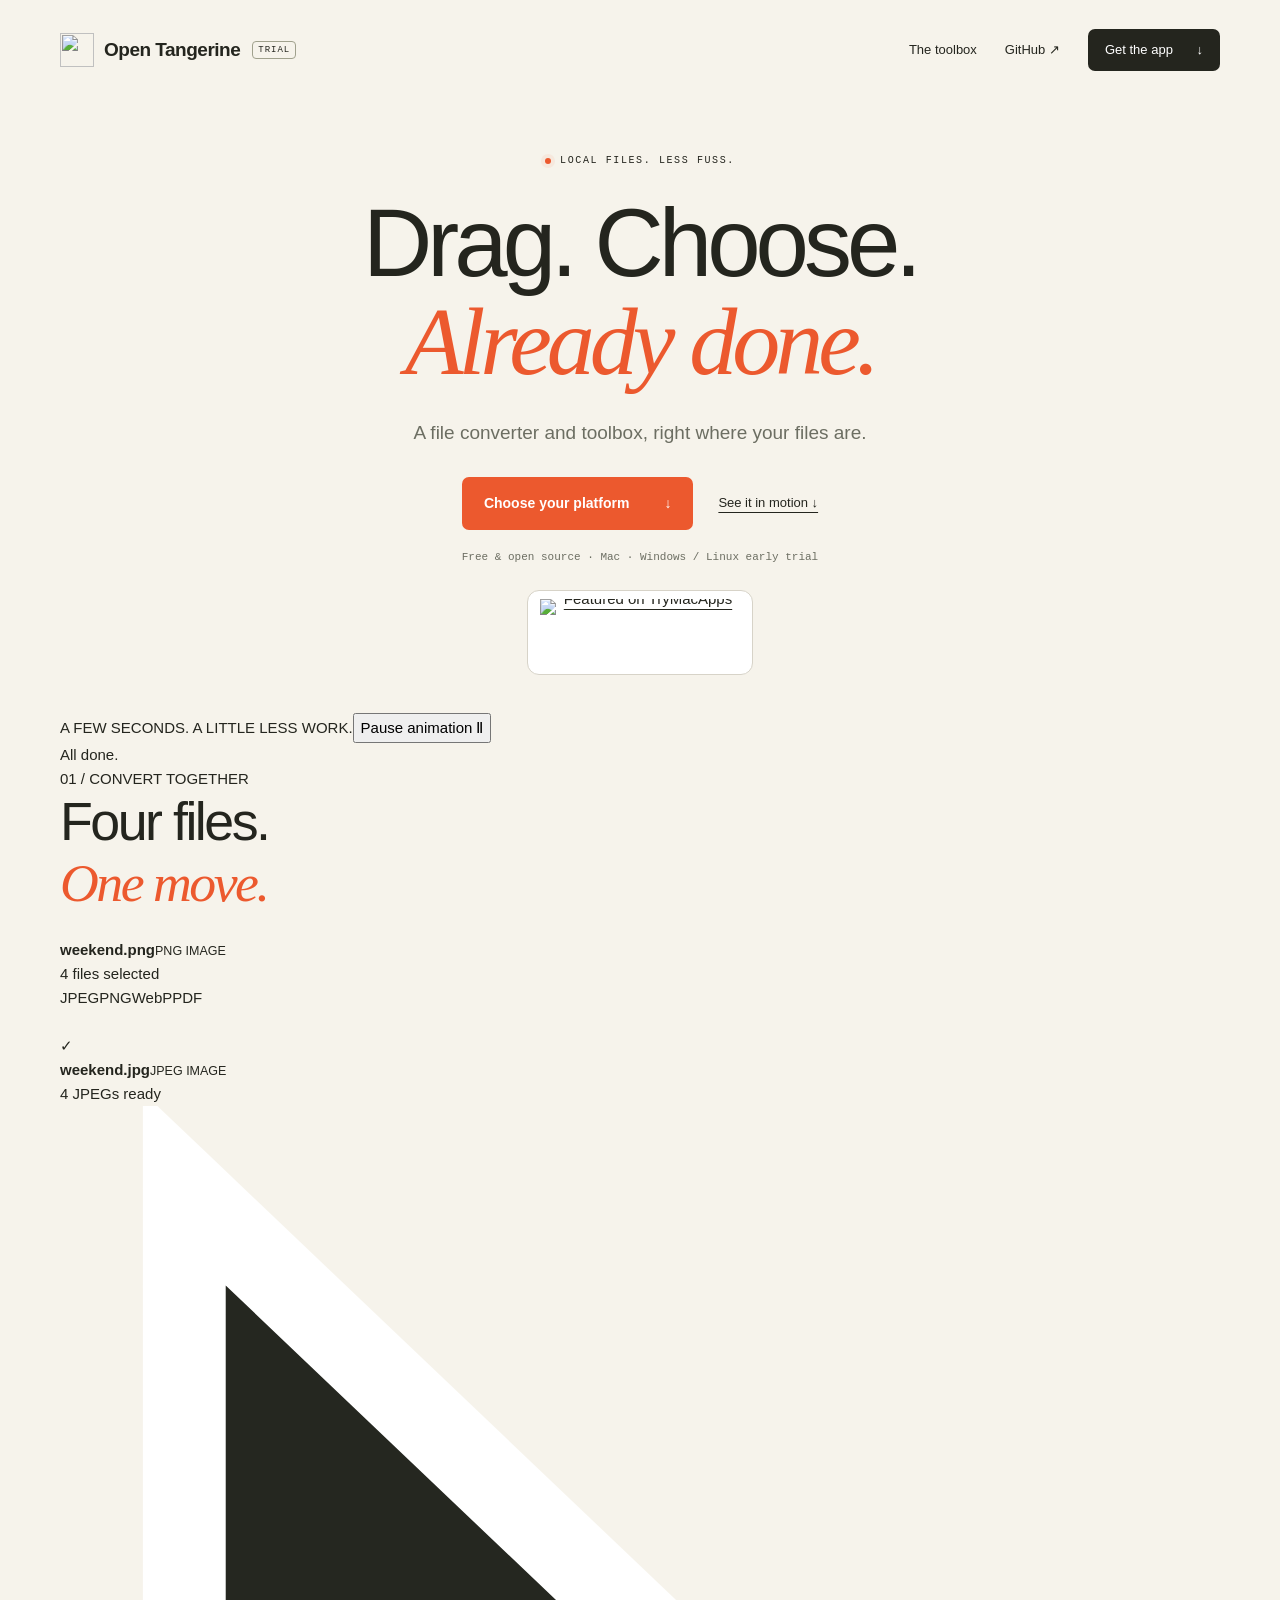
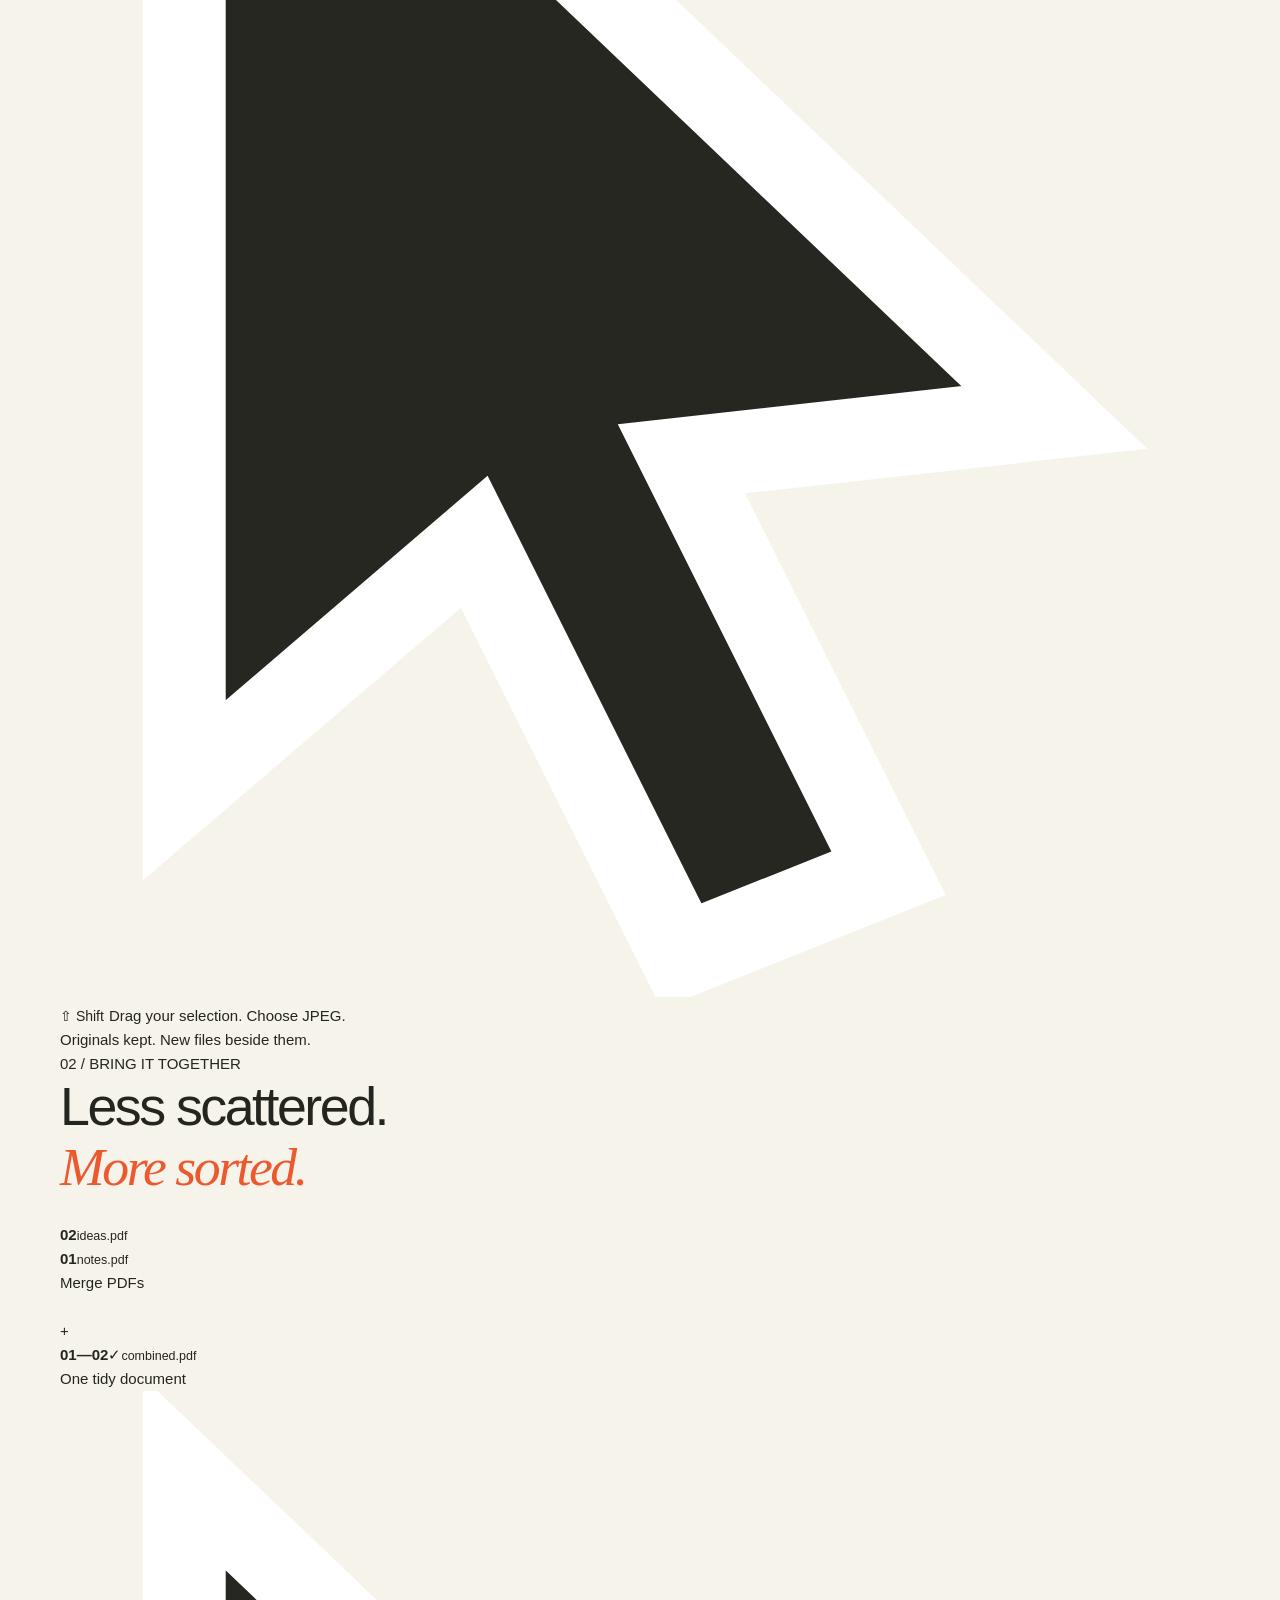
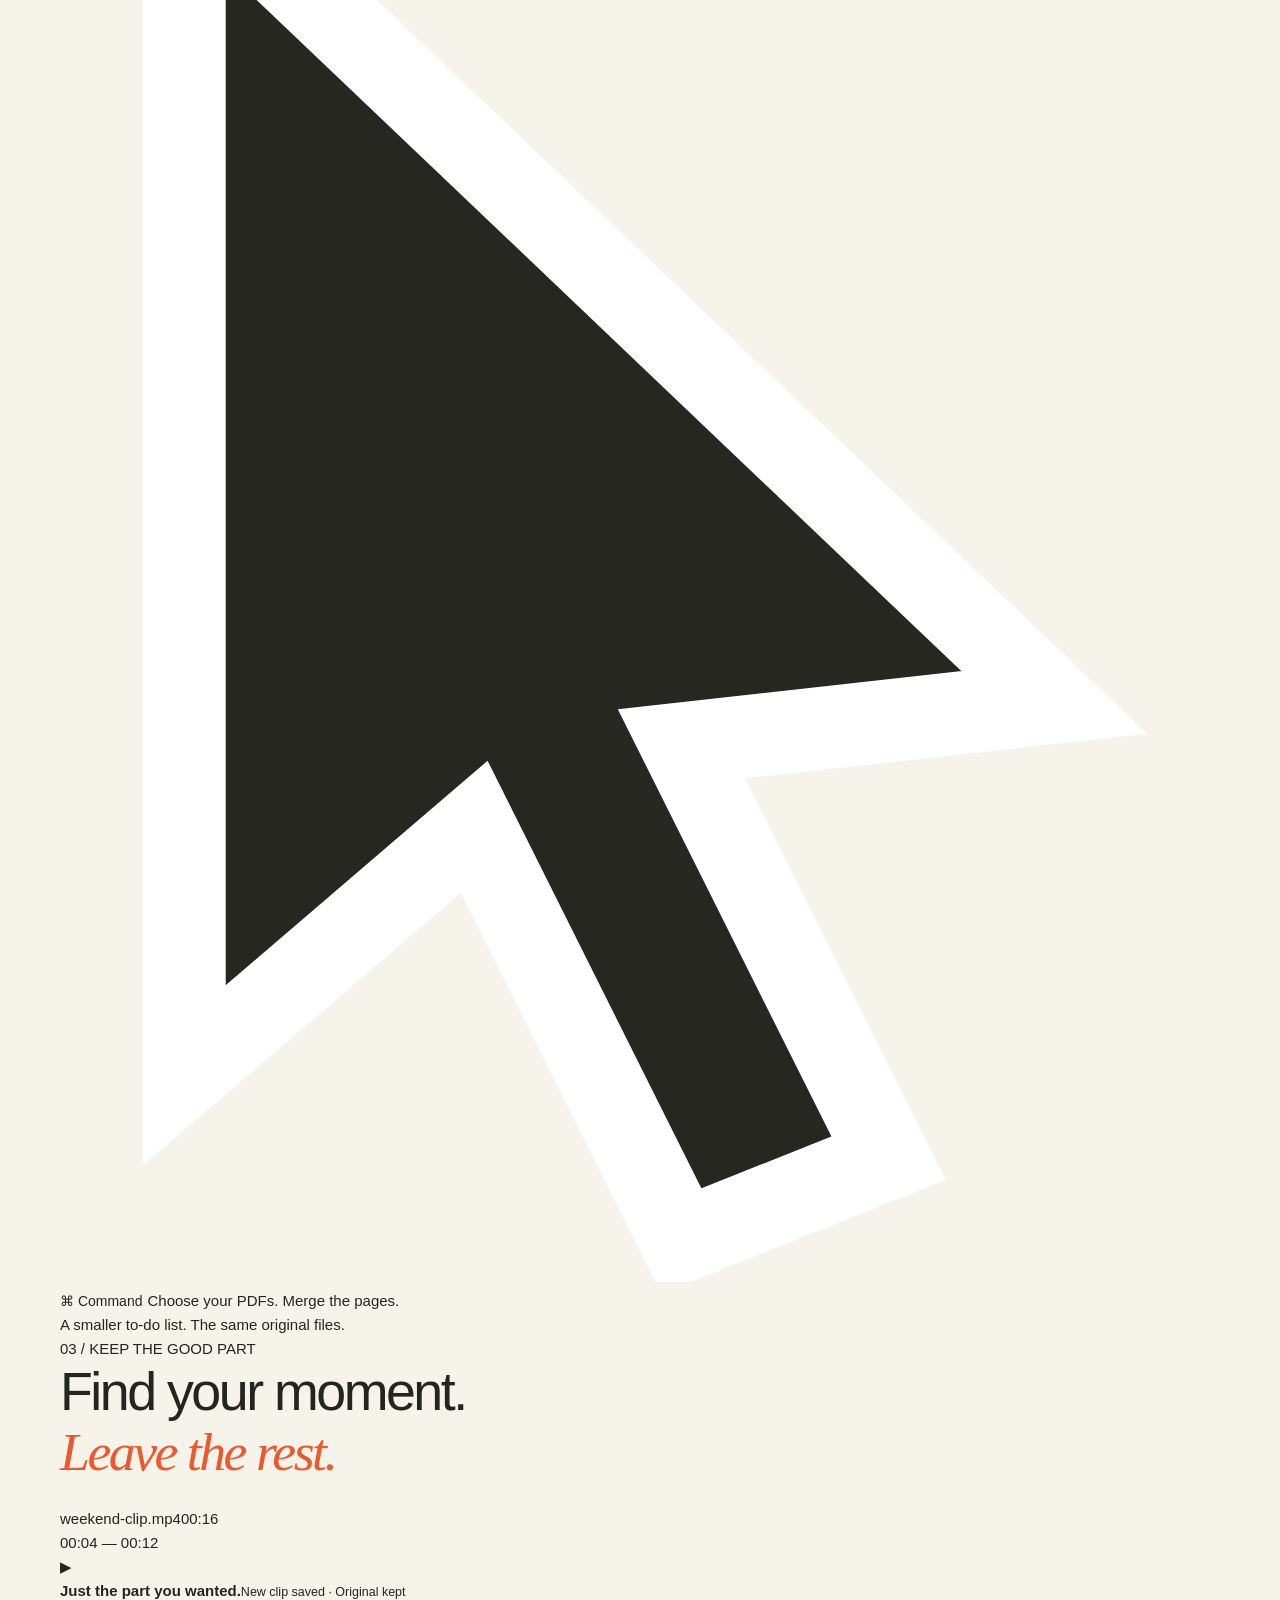
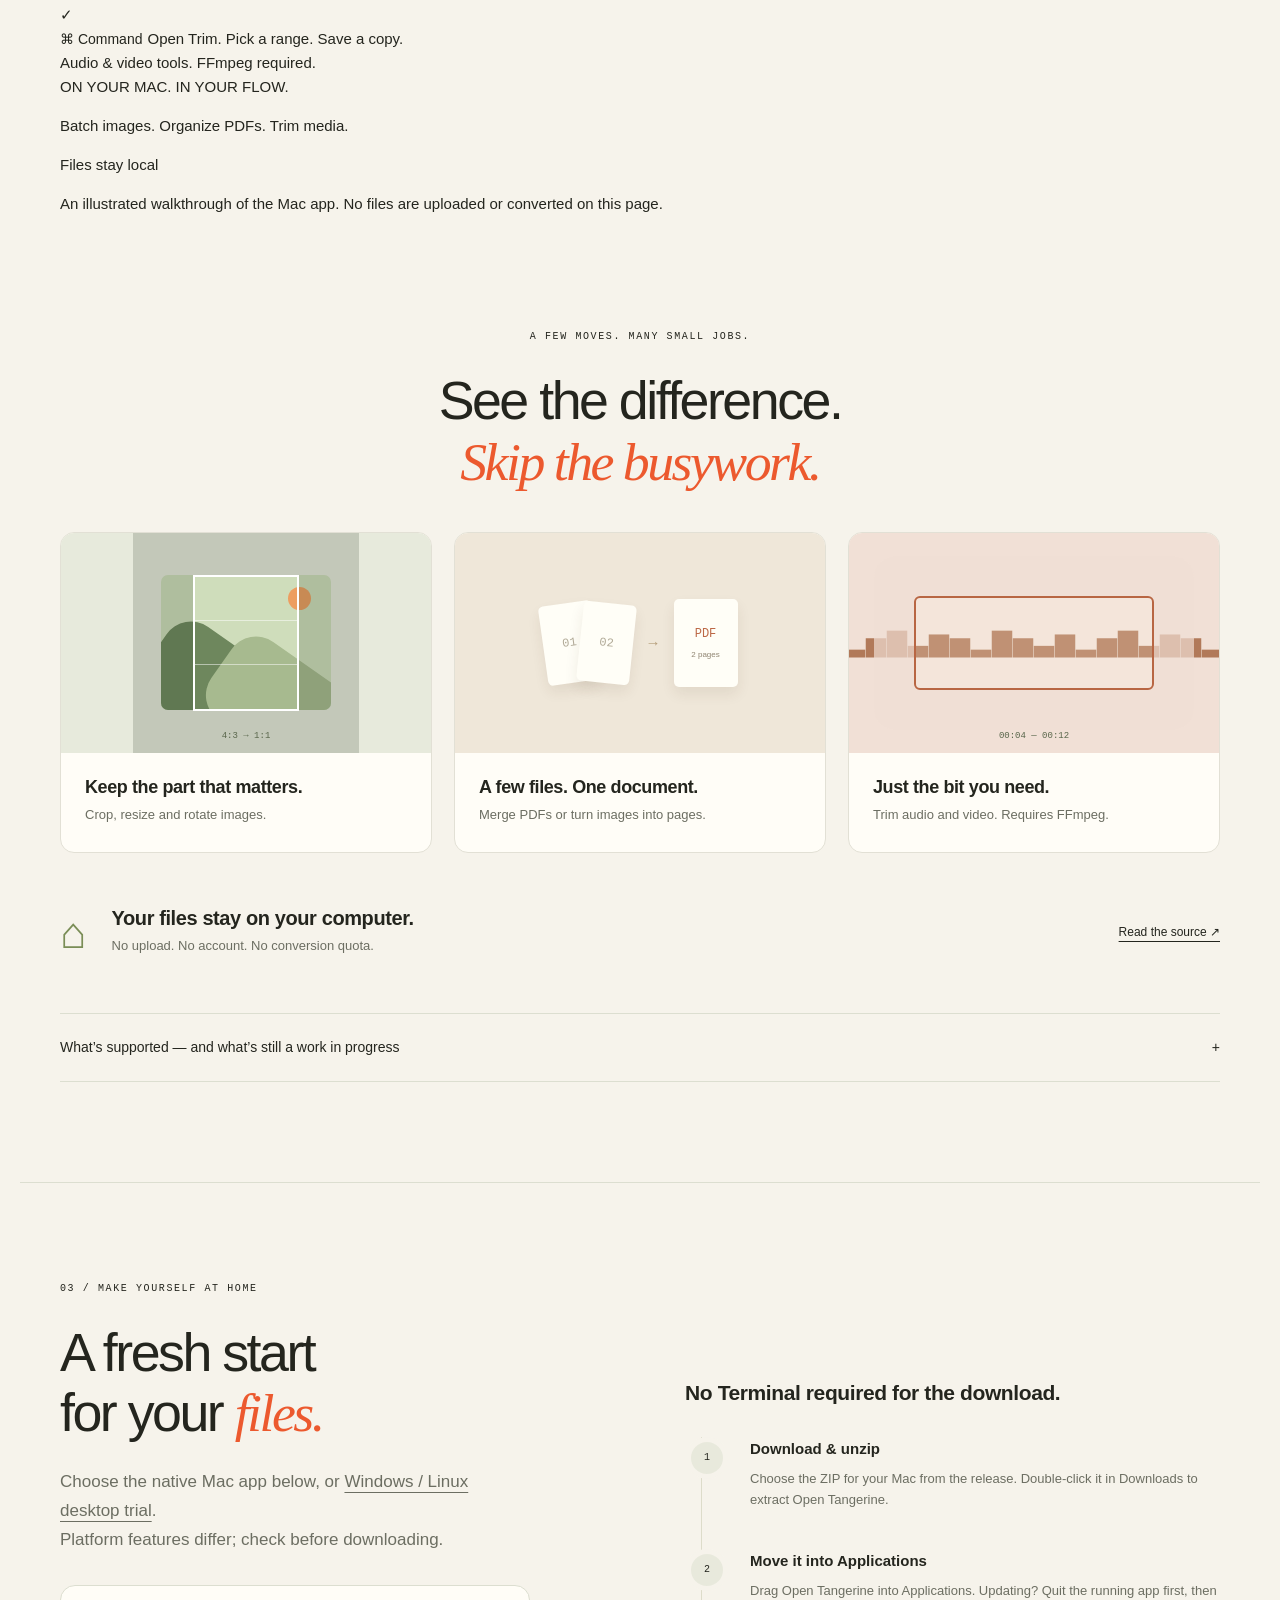
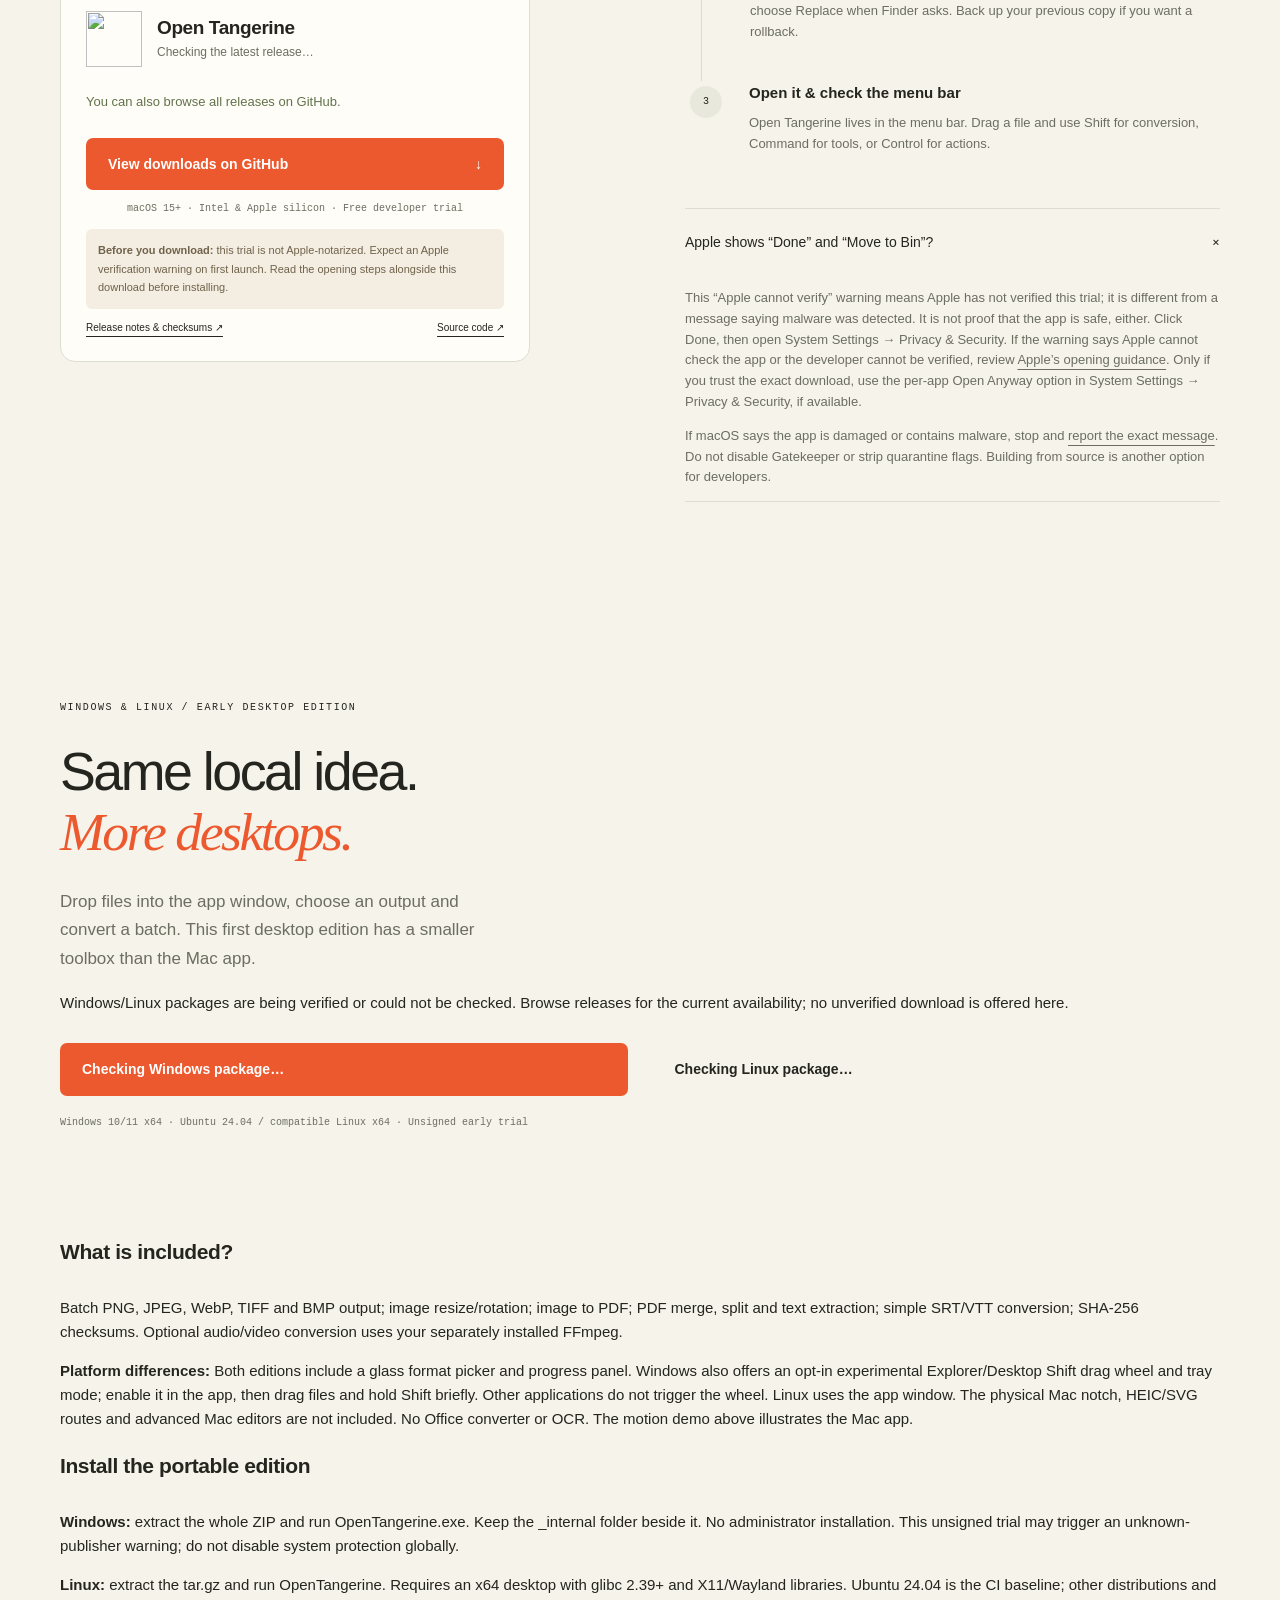
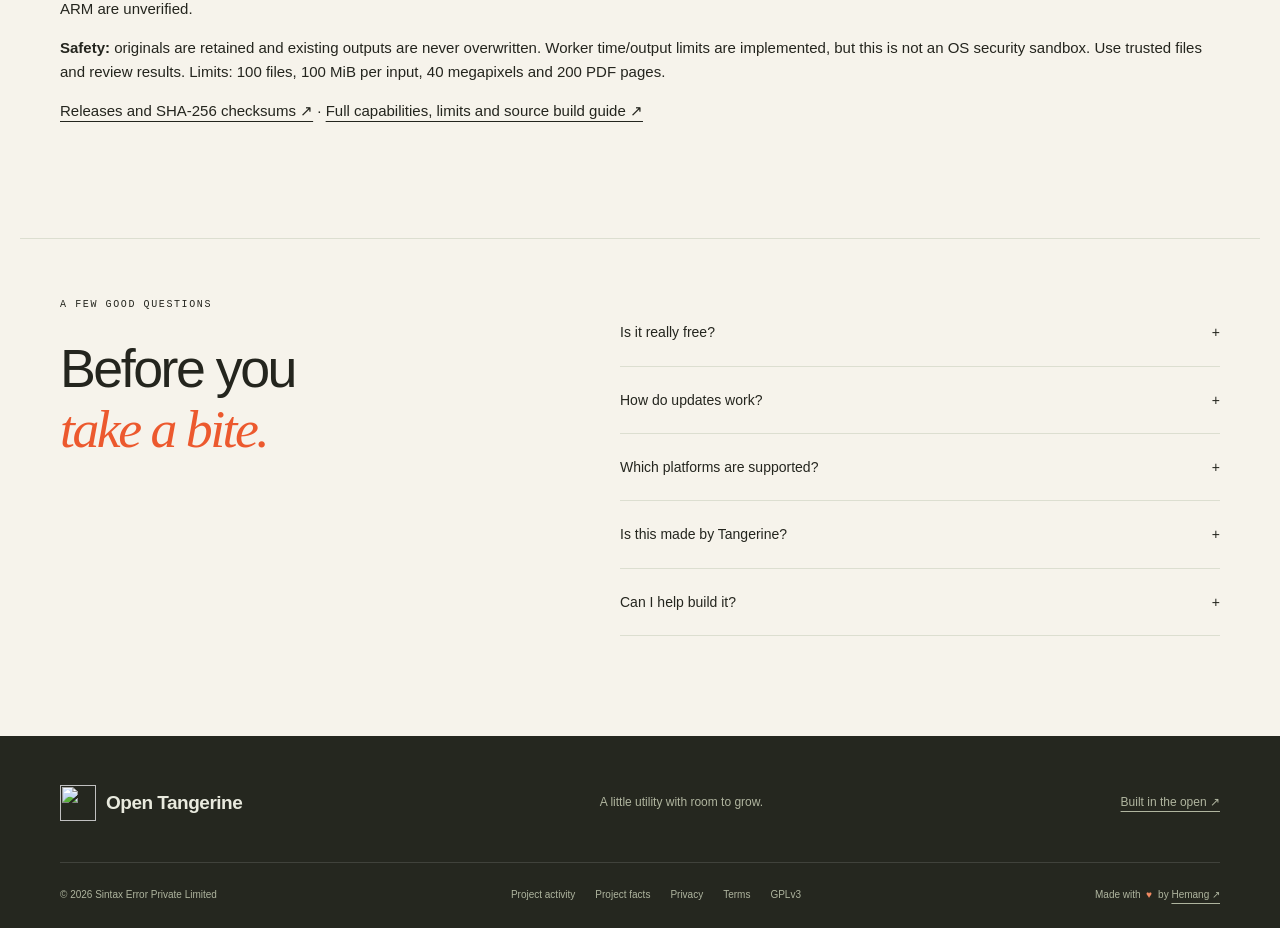
==== commit 53f1a75b: "Desktop 0.2.2: reviewed Windows wheel, tray safety and community triage (#15) * feat(desktop): integ" ====
--- a/docs/index.html
+++ b/docs/index.html
@@ -1,7 +1,9 @@
 <!doctype html>
-<html lang="en"><head><meta charset="utf-8"><meta name="viewport" content="width=device-width,initial-scale=1"><meta name="theme-color" content="#f6f3eb"><title>Open Tangerine — Free file converter for Mac, Windows and Linux</title><link rel="icon" href="assets/logo.svg"><link rel="stylesheet" href="assets/style.css?v=015"><script src="assets/version.js" defer></script><script src="assets/site.js?v=015" defer></script><script src="assets/demo.js?v=017" defer></script><link rel="stylesheet" href="assets/walkthrough.css?v=017"><meta name="description" content="Free, open-source local file conversion. Native Mac app and early Windows/Linux desktop edition for batch images, PDFs and optional FFmpeg media. Compare platform features."><meta name="robots" content="index,follow,max-image-preview:large"><link rel="canonical" href="https://sintaxerrorpvtltd.github.io/Open-Tangerine/"><link rel="sitemap" type="application/xml" href="https://sintaxerrorpvtltd.github.io/Open-Tangerine/sitemap.xml"><meta name="referrer" content="strict-origin-when-cross-origin"><meta property="og:type" content="website"><meta property="og:site_name" content="Open Tangerine"><meta property="og:locale" content="en_US"><meta property="og:title" content="Open Tangerine — Free file converter for Mac, Windows and Linux"><meta property="og:description" content="Free, open-source local file conversion. Native Mac app and early Windows/Linux desktop edition for batch images, PDFs and optional FFmpeg media. Compare platform features."><meta property="og:url" content="https://sintaxerrorpvtltd.github.io/Open-Tangerine/"><meta property="og:image" content="https://sintaxerrorpvtltd.github.io/Open-Tangerine/assets/social-icon.png"><meta property="og:image:width" content="512"><meta property="og:image:height" content="512"><meta property="og:image:alt" content="Open Tangerine orange app icon"><meta name="twitter:card" content="summary"><meta name="twitter:title" content="Open Tangerine — Free file converter for Mac, Windows and Linux"><meta name="twitter:description" content="Free, open-source local file conversion. Native Mac app and early Windows/Linux desktop edition for batch images, PDFs and optional FFmpeg media. Compare platform features."><meta name="twitter:image" content="https://sintaxerrorpvtltd.github.io/Open-Tangerine/assets/social-icon.png"><script type="application/ld+json">{"@context": "https://schema.org", "@graph": [{"@type": "Organization", "@id": "https://sintaxerrorpvtltd.github.io/Open-Tangerine/#organization", "name": "Sintax Error Private Limited", "url": "https://sintaxerrorpvtltd.github.io/Open-Tangerine/", "logo": "https://sintaxerrorpvtltd.github.io/Open-Tangerine/assets/social-icon.png"}, {"@type": "WebSite", "@id": "https://sintaxerrorpvtltd.github.io/Open-Tangerine/#website", "name": "Open Tangerine", "url": "https://sintaxerrorpvtltd.github.io/Open-Tangerine/", "publisher": {"@id": "https://sintaxerrorpvtltd.github.io/Open-Tangerine/#organization"}, "inLanguage": "en"}, {"@type": ["SoftwareApplication", "SoftwareSourceCode"], "@id": "https://sintaxerrorpvtltd.github.io/Open-Tangerine/#app", "name": "Open Tangerine", "url": "https://sintaxerrorpvtltd.github.io/Open-Tangerine/", "description": "Free, open-source local file conversion. Native Mac app and early Windows/Linux desktop edition for batch images, PDFs and optional FFmpeg media. Compare platform features.", "applicationCategory": "UtilitiesApplication", "operatingSystem": ["macOS 15+ (Intel and Apple silicon)", "Windows 10/11 x64 (early desktop trial)", "Linux x64, Ubuntu 24.04 / glibc 2.39+ (early desktop trial)"], "isAccessibleForFree": true, "license": "https://www.gnu.org/licenses/gpl-3.0.html", "codeRepository": "https://github.com/sintaxerrorpvtltd/Open-Tangerine", "programmingLanguage": ["Swift", "Python"], "downloadUrl": "https://github.com/sintaxerrorpvtltd/Open-Tangerine/releases", "publisher": {"@id": "https://sintaxerrorpvtltd.github.io/Open-Tangerine/#organization"}, "offers": {"@type": "Offer", "price": "0", "priceCurrency": "USD"}, "softwareRequirements": "Optional FFmpeg for many media operations", "featureList": ["Local file processing", "Image conversion and editing", "PDF merge and split", "Audio and video tools", "Manual updates via GitHub"]}]}</script><link rel="stylesheet" href="assets/analytics.css?v=1"><script src="assets/analytics.js?v=2" defer></script><script src="assets/desktop.js?v=2" defer></script></head>
+<html lang="en"><head><meta charset="utf-8"><meta name="viewport" content="width=device-width,initial-scale=1"><meta name="theme-color" content="#f6f3eb"><title>Open Tangerine — Free file converter for Mac, Windows and Linux</title><link rel="icon" href="assets/logo.svg"><link rel="stylesheet" href="assets/style.css?v=016"><script src="assets/version.js" defer></script><script src="assets/site.js?v=015" defer></script><script src="assets/demo.js?v=017" defer></script><link rel="stylesheet" href="assets/walkthrough.css?v=017"><meta name="description" content="Free, open-source local file conversion. Native Mac app and early Windows/Linux desktop edition for batch images, PDFs and optional FFmpeg media. Compare platform features."><meta name="robots" content="index,follow,max-image-preview:large"><link rel="canonical" href="https://sintaxerrorpvtltd.github.io/Open-Tangerine/"><link rel="sitemap" type="application/xml" href="https://sintaxerrorpvtltd.github.io/Open-Tangerine/sitemap.xml"><meta name="referrer" content="strict-origin-when-cross-origin"><meta property="og:type" content="website"><meta property="og:site_name" content="Open Tangerine"><meta property="og:locale" content="en_US"><meta property="og:title" content="Open Tangerine — Free file converter for Mac, Windows and Linux"><meta property="og:description" content="Free, open-source local file conversion. Native Mac app and early Windows/Linux desktop edition for batch images, PDFs and optional FFmpeg media. Compare platform features."><meta property="og:url" content="https://sintaxerrorpvtltd.github.io/Open-Tangerine/"><meta property="og:image" content="https://sintaxerrorpvtltd.github.io/Open-Tangerine/assets/social-icon.png"><meta property="og:image:width" content="512"><meta property="og:image:height" content="512"><meta property="og:image:alt" content="Open Tangerine orange app icon"><meta name="twitter:card" content="summary"><meta name="twitter:title" content="Open Tangerine — Free file converter for Mac, Windows and Linux"><meta name="twitter:description" content="Free, open-source local file conversion. Native Mac app and early Windows/Linux desktop edition for batch images, PDFs and optional FFmpeg media. Compare platform features."><meta name="twitter:image" content="https://sintaxerrorpvtltd.github.io/Open-Tangerine/assets/social-icon.png"><script type="application/ld+json">{"@context": "https://schema.org", "@graph": [{"@type": "Organization", "@id": "https://sintaxerrorpvtltd.github.io/Open-Tangerine/#organization", "name": "Sintax Error Private Limited", "url": "https://sintaxerrorpvtltd.github.io/Open-Tangerine/", "logo": "https://sintaxerrorpvtltd.github.io/Open-Tangerine/assets/social-icon.png"}, {"@type": "WebSite", "@id": "https://sintaxerrorpvtltd.github.io/Open-Tangerine/#website", "name": "Open Tangerine", "url": "https://sintaxerrorpvtltd.github.io/Open-Tangerine/", "publisher": {"@id": "https://sintaxerrorpvtltd.github.io/Open-Tangerine/#organization"}, "inLanguage": "en"}, {"@type": ["SoftwareApplication", "SoftwareSourceCode"], "@id": "https://sintaxerrorpvtltd.github.io/Open-Tangerine/#app", "name": "Open Tangerine", "url": "https://sintaxerrorpvtltd.github.io/Open-Tangerine/", "description": "Free, open-source local file conversion. Native Mac app and early Windows/Linux desktop edition for batch images, PDFs and optional FFmpeg media. Compare platform features.", "applicationCategory": "UtilitiesApplication", "operatingSystem": ["macOS 15+ (Intel and Apple silicon)", "Windows 10/11 x64 (early desktop trial)", "Linux x64, Ubuntu 24.04 / glibc 2.39+ (early desktop trial)"], "isAccessibleForFree": true, "license": "https://www.gnu.org/licenses/gpl-3.0.html", "codeRepository": "https://github.com/sintaxerrorpvtltd/Open-Tangerine", "programmingLanguage": ["Swift", "Python"], "downloadUrl": "https://github.com/sintaxerrorpvtltd/Open-Tangerine/releases", "publisher": {"@id": "https://sintaxerrorpvtltd.github.io/Open-Tangerine/#organization"}, "offers": {"@type": "Offer", "price": "0", "priceCurrency": "USD"}, "softwareRequirements": "Optional FFmpeg for many media operations", "featureList": ["Local file processing", "Image conversion and editing", "PDF merge and split", "Audio and video tools", "Manual updates via GitHub"]}]}</script><link rel="stylesheet" href="assets/analytics.css?v=1"><script src="assets/analytics.js?v=2" defer></script><script src="assets/desktop.js?v=3" defer></script></head>
 <body><a class="skip" href="#main">Skip to content</a><header class="nav wrap"><a class="brand" href="./"><img src="assets/logo.svg" width="34" height="34" alt="">Open Tangerine<span class="beta">TRIAL</span></a><nav aria-label="Main"><a href="#features">The toolbox</a><a href="https://github.com/sintaxerrorpvtltd/Open-Tangerine">GitHub ↗</a><a class="small-button" href="#download">Get the app <span>↓</span></a></nav></header>
-<main id="main"><section class="hero wrap"><div class="hero-copy"><p class="eyebrow"><span class="dot"></span> LOCAL FILES. LESS FUSS.</p><h1>Drag. Choose.<br><em>Already done.</em></h1><p class="intro">A file converter and toolbox, right where your files are.</p><div class="actions"><a class="button orange" href="#download">Choose your platform <span>↓</span></a><a class="text-link" href="#playground">See it in motion ↓</a></div><p class="micro">Free & open source · Mac · Windows / Linux early trial</p></div></section>
+<main id="main"><section class="hero wrap"><div class="hero-copy"><p class="eyebrow"><span class="dot"></span> LOCAL FILES. LESS FUSS.</p><h1>Drag. Choose.<br><em>Already done.</em></h1><p class="intro">A file converter and toolbox, right where your files are.</p><div class="actions"><a class="button orange" href="#download">Choose your platform <span>↓</span></a><a class="text-link" href="#playground">See it in motion ↓</a></div><p class="micro">Free & open source · Mac · Windows / Linux early trial</p><p class="listing-badge"><a href="https://www.trymacapps.com" target="_blank" rel="noopener">
+  <img src="https://www.trymacapps.com/badge.png" alt="Featured on TryMacApps" width="200" height="67" />
+</a></p></div></section>
 <section class="wrap motion-section" id="playground" aria-label="How Open Tangerine works">
 <div class="product-film" data-paused="false" data-suspended="false">
 <div class="film-top"><span><i></i> A FEW SECONDS. A LITTLE LESS WORK.</span><button id="motion-toggle" type="button" aria-pressed="false" aria-label="Pause animation">Pause animation <span aria-hidden="true">Ⅱ</span></button></div>
@@ -39,9 +41,7 @@
 <div class="local-strip"><span class="local-symbol">⌂</span><div><h3>Your files stay on your computer.</h3><p>No upload. No account. No conversion quota.</p></div><a href="https://github.com/sintaxerrorpvtltd/Open-Tangerine">Read the source ↗</a></div>
 <details class="coverage"><summary>What’s supported — and what’s still a work in progress <span>+</span></summary><div><p><b>Images:</b> PNG, JPEG, HEIC, TIFF, BMP, WebP, AVIF and SVG input routes. Select several files and convert them together to a common destination format. Availability depends on the destination codec. PNG → HEIC has been confirmed in the normal Mac app. WebP has a built-in lossless fallback; AVIF depends on an available codec.</p><p><b>PDF & text:</b> merge, split, page organization, text/image extraction, text-to-PDF and some DOCX routes. No universal Office converter or OCR.</p><p><b>Media & subtitles:</b> audio/video conversion and editing; SRT, VTT and text. Many routes need a separately installed FFmpeg. Codec support varies.</p><p><b>Limits:</b> native image loading is limited to 100 MB and 40 megapixels. Archive conversion is disabled. Background framing does not remove backgrounds. Redaction and metadata tools are not certified anonymization tools. Not every route has been tested end to end.</p><a href="https://github.com/sintaxerrorpvtltd/Open-Tangerine#features-in-this-trial">Read the complete feature list ↗</a></div></details></section>
 <section class="wrap section download" id="download"><div><p class="eyebrow">03 / MAKE YOURSELF AT HOME</p><h2>A fresh start<br>for your <em>files.</em></h2><p class="intro">Choose the native Mac app below, or <a href="#desktop">Windows / Linux desktop trial</a>.<br>Platform features differ; check before downloading.</p><div class="download-card"><div class="download-title"><img src="assets/logo.svg" alt="" width="56" height="56"><div><h3>Open Tangerine</h3><p id="release-label">Checking the latest release…</p></div></div><p id="version-status" role="status">You can also browse all releases on GitHub.</p><a class="button orange download-link" id="download-link" href="https://github.com/sintaxerrorpvtltd/Open-Tangerine/releases">View downloads on GitHub <span>↓</span></a><p class="micro">macOS 15+ · Intel &amp; Apple silicon · Free developer trial</p><p class="notice"><b>Before you download:</b> this trial is not Apple-notarized. Expect an Apple verification warning on first launch. Read the opening steps alongside this download before installing.</p><div class="download-links"><a href="https://github.com/sintaxerrorpvtltd/Open-Tangerine/releases" id="release-notes">Release notes & checksums ↗</a><a href="https://github.com/sintaxerrorpvtltd/Open-Tangerine">Source code ↗</a></div></div></div>
-<div class="installation"><h3>No Terminal required for the download.</h3><ol><li><b>Download & unzip</b><p>Choose the ZIP for your Mac from the release. Double-click it in Downloads to extract Open Tangerine.</p></li><li><b>Move it into Applications</b><p>Drag Open Tangerine into Applications. Updating? Quit the running app first, then choose Replace when Finder asks. Back up your previous copy if you want a rollback.</p></li><li><b>Open it & check the menu bar</b><p>Open Tangerine lives in the menu bar. Drag a file and use Shift for conversion, Command for tools, or Control for actions.</p></li></ol><details open><summary>Apple shows “Done” and “Move to Bin”? <span>+</span></summary><p>Click Done, then open System Settings → Privacy &amp; Security. If the warning says Apple cannot check the app or the developer cannot be verified, review <a href="https://support.apple.com/en-in/102445">Apple’s opening guidance</a>. Only if you trust the exact download, use the per-app Open Anyway option in System Settings → Privacy & Security, if available.</p><p>If macOS says the app is damaged or contains malware, stop and <a href="https://github.com/sintaxerrorpvtltd/Open-Tangerine/issues">report the exact message</a>. Do not disable Gatekeeper or strip quarantine flags. Building from source is another option for developers.</p></details></div></section>
-<section class="wrap section" id="desktop"><p class="eyebrow">WINDOWS &amp; LINUX / EARLY DESKTOP EDITION</p><h2>Same local idea.<br><em>More desktops.</em></h2><p class="intro">Drop files into the app window, choose an output and convert a batch. This first desktop edition has a smaller toolbox than the Mac app.</p><p id="desktop-status" role="status">Checking verified desktop packages…</p><div class="actions"><a class="button orange download-link" id="windows-download" aria-disabled="true">Checking Windows package…</a><a class="button download-link" id="linux-download" aria-disabled="true">Checking Linux package…</a></div><p class="micro">Windows 10/11 x64 · Ubuntu 24.04 / compatible Linux x64 · Unsigned early trial</p><div class="installation"><h3>What is included?</h3><p>Batch PNG, JPEG, WebP, TIFF and BMP output; image resize/rotation; image to PDF; PDF merge, split and text extraction; simple SRT/VTT conversion; SHA-256 checksums. Optional audio/video conversion uses your separately installed FFmpeg.</p><p><b>Platform differences:</b> Windows/Linux use an app window and progress panel. The global Shift wheel, physical Mac notch, HEIC/SVG routes and advanced Mac editors are not included. No Office converter or OCR. The motion demo above illustrates the Mac app.</p><h3>Install the portable edition</h3><p><b>Windows:</b> extract the whole ZIP and run OpenTangerine.exe. Keep the _internal folder beside it. No administrator installation. This unsigned trial may trigger an unknown-publisher warning; do not disable system protection globally.</p><p><b>Linux:</b> extract the tar.gz and run OpenTangerine. Requires an x64 desktop with glibc 2.39+ and X11/Wayland libraries. Ubuntu 24.04 is the CI baseline; other distributions and ARM are unverified.</p><p><b>Safety:</b> originals are retained and existing outputs are never overwritten. Worker time/output limits are implemented, but this is not an OS security sandbox. Use trusted files and review results. Limits: 100 files, 100 MiB per input, 40 megapixels and 200 PDF pages.</p><p><a href="https://github.com/sintaxerrorpvtltd/Open-Tangerine/releases">Releases and SHA-256 checksums ↗</a> · <a href="https://github.com/sintaxerrorpvtltd/Open-Tangerine/blob/main/Desktop/README.md">Full capabilities, limits and source build guide ↗</a></p></div></section>
-<section class="wrap faq section"><div><p class="eyebrow">A FEW GOOD QUESTIONS</p><h2>Before you<br><em>take a bite.</em></h2></div><div><details><summary>Is it really free? <span>+</span></summary><p>Yes. Open Tangerine has no account, subscription or conversion quota. Its source is licensed under GPL-3.0-only. Optional third-party tools have their own licenses.</p></details><details><summary>How do updates work? <span>+</span></summary><p>The app checks GitHub for a published release and opens this download page with your app version. This page tells you whether a newer version is available. Download it, quit the old app and replace it manually. It does not silently install anything.</p></details><details><summary>Which platforms are supported? <span>+</span></summary><p>The native app targets macOS 15+ with a universal Intel/Apple silicon build. A separate early desktop edition targets Windows 10/11 x64 and Linux x64 (Ubuntu 24.04 baseline). Features differ: the Shift wheel and notch are Mac-only. Intel hardware configurations, Windows ARM and Linux ARM remain unverified. Some operations require FFmpeg.</p></details><details><summary>Is this made by Tangerine? <span>+</span></summary><p>No. Open Tangerine is an independent project by Sintax Error Private Limited, with its own artwork. It builds on Satsuma with the original MIT attribution preserved.</p></details><details><summary>Can I help build it? <span>+</span></summary><p>Please do. Report a reproducible issue or propose a focused improvement on <a href="https://github.com/sintaxerrorpvtltd/Open-Tangerine">GitHub</a>. Avoid uploading private files to public issues.</p></details></div></section>
-</main><footer><div class="wrap"><div class="footer-top"><a class="brand" href="./"><img src="assets/logo.svg" width="36" height="36" alt="">Open Tangerine</a><p>A little utility with room to grow.</p><a href="https://github.com/sintaxerrorpvtltd/Open-Tangerine">Built in the open ↗</a></div><p><a href="https://www.trymacapps.com" target="_blank" rel="noopener">
-  <img src="https://www.trymacapps.com/badge.png" alt="Featured on TryMacApps" width="200" height="67" />
-</a></p><div class="footer-bottom"><span>© 2026 Sintax Error Private Limited</span><nav aria-label="Legal"><a href="stats.html">Project activity</a><a href="llms.txt">Project facts</a><a href="privacy.html">Privacy</a><a href="terms.html">Terms</a><a href="https://github.com/sintaxerrorpvtltd/Open-Tangerine/blob/main/LICENSE">GPLv3</a></nav><span>Made with <span class="heart" aria-label="love">♥</span> by <a href="https://www.instagram.com/hemaangg/">Hemang ↗</a></span></div></div></footer></body></html>
+<div class="installation"><h3>No Terminal required for the download.</h3><ol><li><b>Download & unzip</b><p>Choose the ZIP for your Mac from the release. Double-click it in Downloads to extract Open Tangerine.</p></li><li><b>Move it into Applications</b><p>Drag Open Tangerine into Applications. Updating? Quit the running app first, then choose Replace when Finder asks. Back up your previous copy if you want a rollback.</p></li><li><b>Open it & check the menu bar</b><p>Open Tangerine lives in the menu bar. Drag a file and use Shift for conversion, Command for tools, or Control for actions.</p></li></ol><details open><summary>Apple shows “Done” and “Move to Bin”? <span>+</span></summary><p>This “Apple cannot verify” warning means Apple has not verified this trial; it is different from a message saying malware was detected. It is not proof that the app is safe, either. Click Done, then open System Settings → Privacy &amp; Security. If the warning says Apple cannot check the app or the developer cannot be verified, review <a href="https://support.apple.com/en-in/102445">Apple’s opening guidance</a>. Only if you trust the exact download, use the per-app Open Anyway option in System Settings → Privacy & Security, if available.</p><p>If macOS says the app is damaged or contains malware, stop and <a href="https://github.com/sintaxerrorpvtltd/Open-Tangerine/issues">report the exact message</a>. Do not disable Gatekeeper or strip quarantine flags. Building from source is another option for developers.</p></details></div></section>
+<section class="wrap section" id="desktop"><p class="eyebrow">WINDOWS &amp; LINUX / EARLY DESKTOP EDITION</p><h2>Same local idea.<br><em>More desktops.</em></h2><p class="intro">Drop files into the app window, choose an output and convert a batch. This first desktop edition has a smaller toolbox than the Mac app.</p><p id="desktop-status" role="status">Checking verified desktop packages…</p><div class="actions"><a class="button orange download-link" id="windows-download" aria-disabled="true">Checking Windows package…</a><a class="button download-link" id="linux-download" aria-disabled="true">Checking Linux package…</a></div><p class="micro">Windows 10/11 x64 · Ubuntu 24.04 / compatible Linux x64 · Unsigned early trial</p><div class="installation"><h3>What is included?</h3><p>Batch PNG, JPEG, WebP, TIFF and BMP output; image resize/rotation; image to PDF; PDF merge, split and text extraction; simple SRT/VTT conversion; SHA-256 checksums. Optional audio/video conversion uses your separately installed FFmpeg.</p><p><b>Platform differences:</b> Both editions include a glass format picker and progress panel. Windows also offers an opt-in experimental Explorer/Desktop Shift drag wheel and tray mode; enable it in the app, then drag files and hold Shift briefly. Other applications do not trigger the wheel. Linux uses the app window. The physical Mac notch, HEIC/SVG routes and advanced Mac editors are not included. No Office converter or OCR. The motion demo above illustrates the Mac app.</p><h3>Install the portable edition</h3><p><b>Windows:</b> extract the whole ZIP and run OpenTangerine.exe. Keep the _internal folder beside it. No administrator installation. This unsigned trial may trigger an unknown-publisher warning; do not disable system protection globally.</p><p><b>Linux:</b> extract the tar.gz and run OpenTangerine. Requires an x64 desktop with glibc 2.39+ and X11/Wayland libraries. Ubuntu 24.04 is the CI baseline; other distributions and ARM are unverified.</p><p><b>Safety:</b> originals are retained and existing outputs are never overwritten. Worker time/output limits are implemented, but this is not an OS security sandbox. Use trusted files and review results. Limits: 100 files, 100 MiB per input, 40 megapixels and 200 PDF pages.</p><p><a href="https://github.com/sintaxerrorpvtltd/Open-Tangerine/releases">Releases and SHA-256 checksums ↗</a> · <a href="https://github.com/sintaxerrorpvtltd/Open-Tangerine/blob/main/Desktop/README.md">Full capabilities, limits and source build guide ↗</a></p></div></section>
+<section class="wrap faq section"><div><p class="eyebrow">A FEW GOOD QUESTIONS</p><h2>Before you<br><em>take a bite.</em></h2></div><div><details><summary>Is it really free? <span>+</span></summary><p>Yes. Open Tangerine has no account, subscription or conversion quota. Its source is licensed under GPL-3.0-only. Optional third-party tools have their own licenses.</p></details><details><summary>How do updates work? <span>+</span></summary><p>The app checks GitHub for a published release and opens this download page with your app version. This page tells you whether a newer version is available. Download it, quit the old app and replace it manually. It does not silently install anything.</p></details><details><summary>Which platforms are supported? <span>+</span></summary><p>The native app targets macOS 15+ with a universal Intel/Apple silicon build. A separate early desktop edition targets Windows 10/11 x64 and Linux x64 (Ubuntu 24.04 baseline). Features differ: the notch is Mac-only; Windows has an opt-in experimental Explorer/Desktop Shift wheel, while Linux uses the app window. Intel hardware configurations, Windows ARM and Linux ARM remain unverified. Some operations require FFmpeg.</p></details><details><summary>Is this made by Tangerine? <span>+</span></summary><p>No. Open Tangerine is an independent project by Sintax Error Private Limited, with its own artwork. It builds on Satsuma with the original MIT attribution preserved.</p></details><details><summary>Can I help build it? <span>+</span></summary><p>Please do. Report a reproducible issue or propose a focused improvement on <a href="https://github.com/sintaxerrorpvtltd/Open-Tangerine">GitHub</a>. Avoid uploading private files to public issues.</p></details></div></section>
+</main><footer><div class="wrap"><div class="footer-top"><a class="brand" href="./"><img src="assets/logo.svg" width="36" height="36" alt="">Open Tangerine</a><p>A little utility with room to grow.</p><a href="https://github.com/sintaxerrorpvtltd/Open-Tangerine">Built in the open ↗</a></div><div class="footer-bottom"><span>© 2026 Sintax Error Private Limited</span><nav aria-label="Legal"><a href="stats.html">Project activity</a><a href="llms.txt">Project facts</a><a href="privacy.html">Privacy</a><a href="terms.html">Terms</a><a href="https://github.com/sintaxerrorpvtltd/Open-Tangerine/blob/main/LICENSE">GPLv3</a></nav><span>Made with <span class="heart" aria-label="love">♥</span> by <a href="https://www.instagram.com/hemaangg/">Hemang ↗</a></span></div></div></footer></body></html>
--- a/docs/assets/style.css
+++ b/docs/assets/style.css
@@ -0,0 +1,7 @@
+:root{--paper:#f6f3eb;--ink:#24251e;--orange:#ec592e;--muted:#6c6e62;--line:#dcded0;--green:#e1e7cd}*{box-sizing:border-box}html{scroll-behavior:smooth;scroll-padding-top:35px}body{margin:0;background:var(--paper);color:var(--ink);font-family:-apple-system,BlinkMacSystemFont,'Segoe UI',sans-serif;font-size:15px;line-height:1.6}a{color:inherit;text-underline-offset:5px}button{font:inherit;cursor:pointer}button,a{-webkit-tap-highlight-color:transparent}button:focus-visible,a:focus-visible,summary:focus-visible{outline:3px solid var(--orange);outline-offset:5px}.wrap{max-width:1240px;margin:auto;padding-left:40px;padding-right:40px}.skip{position:absolute;top:-90px;left:20px;z-index:99;background:white;padding:15px}.skip:focus{top:10px}.nav{min-height:100px;display:flex;align-items:center;justify-content:space-between;gap:24px}.brand{font-weight:650;display:flex;align-items:center;gap:10px;text-decoration:none;letter-spacing:-.5px;font-size:19px}.beta{font:9px ui-monospace,monospace;letter-spacing:1px;border:1px solid #a0a18d;border-radius:4px;padding:3px 5px;margin-left:2px}nav{display:flex;align-items:center;gap:28px}nav a{text-decoration:none;font-size:13px}.small-button{background:var(--ink);color:white;padding:11px 17px;border-radius:7px}.small-button span{margin-left:20px}.hero{padding-top:60px;padding-bottom:88px;display:grid;grid-template-columns:1fr 1fr;gap:45px;align-items:center}.eyebrow{font:10px ui-monospace,SFMono-Regular,monospace;letter-spacing:1.6px;display:flex;align-items:center;gap:9px;margin:0 0 28px}.dot{width:6px;height:6px;border-radius:50%;background:var(--orange);box-shadow:0 0 0 4px #ec592e12}h1{font-size:clamp(60px,6.8vw,88px);font-weight:500;line-height:1.01;letter-spacing:-5px;margin:0 0 26px}em{font-family:Georgia,serif;font-weight:400;color:var(--orange)}.intro{font-size:17px;line-height:1.7;color:var(--muted);max-width:420px}.actions{display:flex;align-items:center;gap:25px;margin:28px 0 18px}.button{display:inline-flex;align-items:center;justify-content:space-between;gap:35px;padding:15px 22px;border-radius:7px;text-decoration:none;font-size:14px;font-weight:600;transition:transform .2s,box-shadow .2s}.button:hover{transform:translateY(-3px);box-shadow:0 8px 20px #c3452525}.orange{background:var(--orange);color:white}.text-link{font-size:13px;font-weight:500}.micro{font:10px ui-monospace,monospace;color:var(--muted);line-height:1.8}.stage{background:#ebe7da;border:1px solid #dedbce;border-radius:20px;overflow:hidden;box-shadow:0 25px 55px #494b2c10;transform:rotate(1deg)}.stage-top{display:flex;justify-content:space-between;align-items:center;padding:18px 20px;font:8px ui-monospace,monospace;letter-spacing:1px;color:#737569}.motion{border:0;background:transparent;color:inherit;padding:4px 8px}.illustration{height:350px;position:relative;overflow:hidden;background:radial-gradient(ellipse at center,#f9f5e9,transparent 70%)}.orbit{position:absolute;border:1px solid #d8d6c6;border-radius:50%;left:50%;top:40%;transform:translate(-50%,-50%)}.orbit-one{width:280px;height:280px}.orbit-two{width:425px;height:425px}.file{position:absolute;background:#fffdf7;box-shadow:0 14px 22px #494b2c19;border-radius:10px;width:133px;padding:12px;display:flex;flex-direction:column;gap:5px;top:65px;left:10%;transform:rotate(-13deg);animation:float 6s ease-in-out infinite}.file b{font-size:11px}.file small{font-size:8px;color:#7b7d6c}.file-back{left:auto;right:10%;top:30px;transform:rotate(13deg);animation-delay:-3s;width:110px;height:135px}.file-back>span{color:var(--orange);font-size:42px;font-family:Georgia}.landscape{height:76px;border-radius:5px;position:relative;overflow:hidden;background:#cfddbb}.landscape:before,.landscape:after{content:'';position:absolute;background:#6e875d;width:110px;height:95px;transform:rotate(35deg);top:40px;left:-20px;border-radius:30px}.landscape:after{left:45px;top:55px;background:#a7ba8f}.landscape i{position:absolute;border-radius:50%;width:23px;height:23px;background:#ed9e60;right:20px;top:12px}.wheel{position:absolute;left:56%;top:46%;transform:translate(-50%,-50%);width:200px;height:200px;border-radius:50%;background:#262820f5;box-shadow:0 15px 40px #0003;border:1px solid #5a5d4c;animation:arrive .7s ease-out}.wheel-center{position:absolute;inset:63px;border:1px solid #ffffff25;border-radius:50%;display:grid;place-items:center}.wheel-center img{border-radius:12px}.format{position:absolute;color:#dedfd5;font:10px ui-monospace,monospace}.f1{top:22px;left:88px;color:#ffad74}.f2{top:63px;right:20px}.f3{bottom:61px;right:19px}.f4{bottom:23px;left:88px}.f5{bottom:61px;left:22px}.f6{top:63px;left:15px}.companion{position:absolute;bottom:15px;left:8%;right:8%;height:65px;border-radius:16px;background:#24251e;color:white;display:flex;align-items:center;gap:16px;padding:10px 18px;box-shadow:0 12px 20px #0002}.companion small{font:7px ui-monospace,monospace;letter-spacing:1px;color:#b3b9a6;display:block}.companion b{font-size:12px;font-weight:500;display:block;margin-top:3px}.citrus{width:39px;height:39px;flex-shrink:0;background:linear-gradient(135deg,#ffc85c,#ee672c);border-radius:50%;position:relative;animation:bob 3s ease-in-out infinite}.leaf{position:absolute;top:-6px;left:20px;width:16px;height:8px;background:#7eaa62;border-radius:2px 12px 2px 12px;transform:rotate(-30deg)}.eyes{display:flex;gap:8px;position:absolute;left:9px;top:12px}.eyes i{display:block;width:6px;height:9px;background:#422310;border-radius:50%;position:relative}.eyes i:after{content:'';width:2px;height:2px;background:white;border-radius:50%;position:absolute;top:1px;left:1px}.smile{position:absolute;left:15px;top:24px;width:10px;height:6px;border:2px solid #422310;border-top:0;border-radius:0 0 10px 10px}.cursor{position:absolute;left:69%;top:54%;color:white;text-shadow:1px 1px black,-1px -1px black;font-size:33px;animation:point 5s ease-in-out infinite}.stage-controls{display:flex;justify-content:center;gap:7px;align-items:center;padding:17px 10px 5px}.stage-controls>span{font:7px ui-monospace,monospace;letter-spacing:1px;margin-right:7px}.stage-controls button{border:1px solid #cbcbbb;border-radius:6px;font-size:10px;padding:6px 8px;background:#f5f3e9;color:var(--ink)}.stage-controls button[aria-pressed=true]{background:#24251e;color:white;border-color:#24251e}kbd{font-family:inherit;font-size:14px;margin-right:5px}.demo-note{text-align:center;font-size:8px;color:#717263;margin:10px 10px 15px}.manifesto{border-top:1px solid var(--line);border-bottom:1px solid var(--line)}.manifesto .wrap{display:flex;align-items:center;justify-content:space-between;gap:20px;padding-top:24px;padding-bottom:24px;font-size:14px;color:#606456}.sun{color:var(--orange);font-size:30px;line-height:1}.section{padding-top:100px;padding-bottom:100px}.section-heading{max-width:660px}.section-heading p:last-child{color:var(--muted);max-width:500px}h2{font-size:clamp(38px,4.2vw,55px);font-weight:500;letter-spacing:-2.5px;line-height:1.12;margin:0 0 25px}h3{font-weight:550;font-size:19px;line-height:1.35;letter-spacing:-.4px}.feature-grid{display:grid;grid-template-columns:repeat(3,1fr);gap:20px;margin-top:40px}.feature{padding:25px 28px 28px;border-radius:13px;position:relative;overflow:hidden}.feature-number{font:10px ui-monospace,monospace;color:#71745f}.feature-image{background:#e0e7cf}.feature-doc{background:#ede5d8}.feature-audio{background:#f0d9cb}.feature p{font-size:13px;color:#606454;min-height:70px}.tag{font:8px ui-monospace,monospace;letter-spacing:1.5px}.format-stack{height:135px;display:flex;justify-content:center;align-items:center;gap:15px}.format-stack span{background:#f7faef;box-shadow:0 10px 10px #3e4e2812;transform:rotate(-8deg);padding:19px 10px;border-radius:6px;font:14px ui-monospace,monospace}.format-stack span:last-child{transform:rotate(8deg);background:#374630;color:white}.format-stack b{font-weight:400}.paper-stack{height:135px;position:relative}.paper-stack i{position:absolute;left:calc(50% - 35px);top:20px;width:70px;height:90px;background:repeating-linear-gradient(#fffdf6 0 14px,#d7d5c7 15px 16px);border:12px solid #fffdf6;border-radius:4px;box-shadow:0 5px 10px #0001;transform:rotate(-15deg)}.paper-stack i:nth-child(2){transform:rotate(5deg);left:calc(50% - 24px)}.paper-stack i:nth-child(3){transform:rotate(20deg);left:calc(50% - 12px)}.wave{height:135px;display:flex;justify-content:center;align-items:center;gap:6px}.wave i{width:7px;height:38px;border-radius:5px;background:#ad664a}.wave i:nth-child(3n){height:68px}.wave i:nth-child(2n){height:90px}.wave i:first-child,.wave i:last-child{height:20px}.feature-bottom{display:grid;grid-template-columns:1fr 1fr;gap:55px;padding:45px 0}.feature-bottom>div{padding-left:42px;position:relative}.feature-bottom span{position:absolute;left:0;font-size:25px;color:#75825f}.feature-bottom h3{margin:0 0 10px;font-size:16px}.feature-bottom p{font-size:13px;color:var(--muted);max-width:380px}.coverage{border-top:1px solid var(--line);border-bottom:1px solid var(--line)}summary{cursor:pointer;list-style:none;display:flex;justify-content:space-between;gap:20px;padding:22px 0;font-size:14px;font-weight:500}summary::-webkit-details-marker{display:none}details[open] summary>span{transform:rotate(45deg)}details p{font-size:13px;color:var(--muted);max-width:800px}details>div{padding:0 0 25px}details a{font-size:13px}.principles{background:#e4e8d8;padding:80px 0}.principles-grid{display:grid;grid-template-columns:1fr 1fr;column-gap:80px}.principles .eyebrow{grid-column:1/-1}.principles em{color:#6e7f4c}.principle-list article{display:flex;gap:24px;border-top:1px solid #c8cebb;padding:22px 0}.principle-list article:first-child{border-top:0;padding-top:0}.principle-list h3{font-size:17px;margin:0 0 8px}.principle-list p{color:#67705a;font-size:13px;margin:0}.principle-list span{font:10px ui-monospace,monospace;padding-top:6px;color:#67705a}.download{display:grid;grid-template-columns:1fr 1fr;gap:90px}.download-card{background:#fffdf7;border:1px solid var(--line);border-radius:15px;padding:25px;margin-top:30px;max-width:470px}.download-title{display:flex;gap:15px;align-items:center}.download-title h3{margin:0 0 3px}.download-title p{font-size:12px;margin:0;color:var(--muted)}#version-status{font-size:13px;padding:12px 0;color:#62734c}.download-link{width:100%}.download-card .micro{text-align:center}.notice{font-size:11px;line-height:1.7;background:#f4eee2;border-radius:6px;padding:12px;color:#70624b}.download-links{display:flex;justify-content:space-between;gap:10px;font-size:10px}.installation{padding-top:75px}.installation h3{font-size:21px;margin-bottom:30px}.installation ol{list-style:none;counter-reset:steps;padding:0}.installation li{counter-increment:steps;position:relative;padding-left:48px;padding-bottom:25px;border-left:1px solid #dddcca;margin-left:16px}.installation li:before{content:counter(steps);position:absolute;left:-16px;top:0;width:32px;height:32px;border-radius:50%;background:#e8e9dc;border:5px solid var(--paper);display:grid;place-items:center;font:10px ui-monospace,monospace}.installation li:last-child{border-left:0}.installation li b{font-weight:550;font-size:15px}.installation li p{font-size:13px;color:var(--muted);margin-top:8px}.installation details{border-top:1px solid var(--line);border-bottom:1px solid var(--line)}.faq{border-top:1px solid var(--line);display:grid;grid-template-columns:1fr 1.2fr;gap:60px;padding-top:60px}.faq details{border-bottom:1px solid var(--line)}.faq details p{margin-top:0;padding-bottom:10px}footer{background:#25271f;color:#e9eade;padding:45px 0 25px}.footer-top{display:flex;justify-content:space-between;align-items:center;gap:20px;padding-bottom:38px}.footer-top p,.footer-top>a:last-child{font-size:12px;color:#b0b59f}.footer-bottom{display:flex;justify-content:space-between;gap:20px;border-top:1px solid #ffffff20;padding-top:24px;color:#aeb49e;font-size:10px}.footer-bottom nav{gap:20px}.footer-bottom nav a{font-size:10px}.heart{color:#f28a63;margin:0 3px}.legal{max-width:820px;padding-top:60px;padding-bottom:100px;min-height:70vh}.legal h1{font-size:60px;margin:30px 0}.legal h2{font-size:25px;letter-spacing:-.5px;margin:35px 0 10px}.legal p,.legal li{color:var(--muted)}.legal .notice{font-size:13px}.paused *{animation-play-state:paused!important}@keyframes float{50%{translate:0 -8px}}@keyframes bob{50%{transform:translateY(-3px) rotate(5deg)}}@keyframes point{50%{translate:5px -8px}}@keyframes arrive{from{opacity:0;scale:.9}to{opacity:1;scale:1}}@media(max-width:950px){.wrap{padding-left:26px;padding-right:26px}.hero{gap:25px}h1{font-size:67px}.stage-controls>span{display:none}.file{left:5%}.file-back{right:5%;left:auto}.actions{gap:15px;flex-wrap:wrap}.download{gap:40px}.footer-top p{display:none}}@media(max-width:700px){.nav{min-height:85px;gap:10px}.brand{font-size:16px}.beta{display:none}.nav nav{gap:15px}.nav nav>a:first-child{display:none}.nav nav>a:nth-child(2){display:none}.hero{grid-template-columns:1fr;padding-top:30px;padding-bottom:55px;gap:35px}h1{font-size:70px;letter-spacing:-4px}.hero-copy{max-width:480px}.stage{transform:none;max-width:540px}.illustration{height:330px}.manifesto .wrap{flex-wrap:wrap;font-size:11px;gap:12px}.manifesto span:nth-child(3){display:none}.section{padding-top:65px;padding-bottom:65px}.feature-grid{grid-template-columns:1fr}.feature p{min-height:0}.feature{padding:22px 26px}.format-stack,.paper-stack,.wave{height:115px}.feature-bottom{grid-template-columns:1fr;gap:20px}.principles{padding:60px 0}.principles-grid,.download,.faq{grid-template-columns:1fr;gap:25px}.principle-list{margin-top:15px}.installation{padding-top:10px}.download-card{max-width:none}.footer-top{flex-wrap:wrap;padding-bottom:22px}.footer-bottom{flex-wrap:wrap;line-height:1.9}.footer-bottom>span:last-child{width:100%}.legal h1{font-size:44px}.stage-controls>span{display:inline}.intro{font-size:16px}h2{font-size:42px}}@media(prefers-reduced-motion:reduce){html{scroll-behavior:auto}*,*:before,*:after{animation:none!important;transition:none!important}}
+/* Product demonstration: input, operation, result. */
+.hero{display:block;text-align:center;padding-top:55px;padding-bottom:38px}.hero-copy{max-width:850px;margin:auto}.hero .eyebrow,.hero .actions{justify-content:center}.hero h1{font-size:clamp(62px,7.5vw,100px);line-height:1.02}.hero .intro{max-width:none;font-size:19px}.hero .micro{font-size:11px}.demo-section{padding-bottom:60px}.scenario-tabs{display:flex;justify-content:center;gap:9px;margin-bottom:20px}.scenario-tabs button{background:transparent;border:1px solid transparent;border-radius:9px;padding:12px 21px;color:#72776c;font:11px ui-monospace,monospace}.scenario-tabs b{font:14px -apple-system,BlinkMacSystemFont,sans-serif;margin-left:10px}.scenario-tabs [aria-pressed=true]{background:#fffdf8;color:var(--ink);border-color:#dadbcd;box-shadow:0 4px 12px #333308}.desktop-demo{position:relative;border:1px solid #d7dacb;border-radius:19px;background:#e8ecde;overflow:hidden;box-shadow:0 35px 75px -35px #39452c55}.desktop-bar{height:42px;background:#ffffff70;display:flex;justify-content:space-between;align-items:center;padding:0 22px;font-size:11px;color:#525b49}.desktop-bar>span{display:flex;align-items:center;gap:8px}.status-dot{display:inline-block;width:6px;height:6px;border-radius:50%;background:#748b52}.demo-notch{position:absolute;left:50%;top:0;transform:translateX(-50%);z-index:3;background:#24271f;color:#f7f7ef;border-radius:0 0 16px 16px;padding:9px 22px;min-width:230px;font-size:11px;display:flex;align-items:center;justify-content:center;gap:12px}.mini-orange{color:#ffa149;font-size:19px}.desktop-location{visibility:hidden}.demo-canvas{height:390px;position:relative;overflow:hidden;background:radial-gradient(ellipse at 50% 80%,#f8f9f0 5%,transparent 65%)}.desktop-lines{position:absolute;inset:0;opacity:.24;background-image:linear-gradient(#96a18330 1px,transparent 1px),linear-gradient(90deg,#96a18330 1px,transparent 1px);background-size:48px 48px;mask-image:radial-gradient(ellipse,black,transparent 75%)}.sample-file,.result-file{position:absolute;top:84px;left:20%;width:145px;text-align:center;transform:translateX(-50%);border:0;background:none;z-index:2;padding:10px;color:#293222;border-radius:12px;transition:opacity .3s,top .4s,filter .3s;touch-action:pan-y}.sample-file{cursor:grab}.sample-file:active{cursor:grabbing}.sample-file:hover{background:#ffffff55}.sample-art{display:block;width:100px;height:115px;margin:0 auto 12px;background-color:#d3dfba;border:7px solid #fffcf5;box-shadow:0 8px 20px #37432920;border-radius:7px}.sample-art:before{top:50px}.sample-art:after{top:66px}.sample-file b,.result-file b{display:block;font-size:12px;font-weight:550;white-space:nowrap}.file-hint{font-size:10px;display:block;color:#748064;margin-top:5px;white-space:nowrap}.sample-file:disabled{opacity:.65;cursor:progress}.demo-wheel{position:absolute;width:230px;height:230px;left:50%;top:57px;transform:translateX(-50%);border-radius:50%;background:#252a23;box-shadow:0 17px 40px #1e251b35;border:1px solid #51584b;z-index:4;animation:wheel-reveal .35s ease-out}.demo-wheel[hidden],.result-file[hidden]{display:none}.wheel-hub{position:absolute;inset:81px;display:grid;place-items:center;border:1px solid #ffffff30;border-radius:50%}.demo-wheel button{position:absolute;width:75px;height:55px;border:0;background:transparent;color:#ecf1e4;font-size:12px;border-radius:15px;transition:background .15s}.demo-wheel button:hover,.demo-wheel button:focus-visible{background:#ed6639;color:white}.demo-wheel button:nth-of-type(1){top:12px;left:77px}.demo-wheel button:nth-of-type(2){right:7px;top:87px}.demo-wheel button:nth-of-type(3){bottom:12px;left:77px}.demo-wheel button:nth-of-type(4){left:7px;top:87px}.result-file{left:80%;cursor:default;animation:result-reveal .45s ease-out}.result-file small{display:block;font-size:10px;color:#60784a;margin-top:5px;white-space:nowrap}.result-check{position:absolute;top:0;right:10px;width:25px;height:25px;background:#73894f;color:white;border:3px solid #e8ecde;border-radius:50%;z-index:5;display:grid;place-items:center;font-size:12px}.demo-pointer{position:absolute;left:30%;top:160px;color:white;font-size:39px;filter:drop-shadow(1px 1px 1px #111);opacity:0;pointer-events:none}.shortcut-hint{position:absolute;bottom:28px;left:50%;transform:translateX(-50%);display:flex;align-items:center;gap:12px;white-space:nowrap;font-size:11px;color:#65715a}.shortcut-hint kbd{padding:10px 15px;background:#fffff3;border:1px solid #c8cdbc;box-shadow:0 4px 0 #ced4c2;border-radius:8px;font-size:13px}.demo-footer{border-top:1px solid #cfd5c3;display:flex;align-items:center;gap:18px;padding:20px 28px;background:#f5f7ee}.demo-footer>div{flex:1}.step-number{font:9px ui-monospace,monospace;letter-spacing:1px;color:#77816b}.demo-footer p{font-size:15px;margin:4px 0 0;font-weight:500}.demo-footer button{padding:10px 17px;border-radius:7px;border:1px solid #cbd0bf;font-size:12px;background:transparent;color:#3d4833}.demo-footer .demo-next{background:#2c3325;color:white;border-color:#2c3325}.demo-footer button:disabled{opacity:.6;cursor:progress}.demo-disclosure{font-size:10px;text-align:center;color:#78806d;margin-top:17px}.workflow-steps{display:flex;justify-content:center;gap:65px;margin-top:35px;color:#8a907e;font-size:13px}.workflow-steps b{display:inline-grid;place-items:center;width:23px;height:23px;border-radius:50%;border:1px solid #ccd0be;margin-right:9px;font:11px ui-monospace,monospace}.workflow-steps .active{color:#3a432e}.workflow-steps .active b{background:#e05e35;color:white;border-color:#e05e35}.pdf-art{display:none}.desktop-demo[data-scene=merge] .sample-art{display:none}.desktop-demo[data-scene=merge] .pdf-art{display:flex;flex-direction:column;gap:9px;width:86px;height:115px;background:#fffdf7;border-radius:5px;margin:0 auto 12px;padding:20px 13px;box-shadow:7px 6px 0 #d0d8c3,0 10px 20px #37432920;text-align:left}.pdf-art i{height:3px;background:#cdd3c3}.pdf-art b{color:#b36b4c;font-size:14px;margin-top:6px}.desktop-demo[data-phase=choose] .shortcut-hint kbd{background:#293022;color:white;box-shadow:0 1px 0 #293022;translate:0 3px}.desktop-demo[data-phase=processing] .demo-notch{min-width:270px}.desktop-demo[data-phase=processing] .mini-orange{animation:processing-pulse .7s ease-in-out infinite}.desktop-demo[data-phase=processing] .demo-pointer{opacity:1;left:51%;top:100px;transition:left .7s,top .7s}.desktop-demo[data-phase=done] .shortcut-hint{opacity:0}.desktop-demo[data-scene=crop][data-phase=done][data-choice="0"] .result-file .sample-art{height:85px}.desktop-demo[data-scene=crop][data-phase=done][data-choice="2"] .result-file .sample-art{rotate:90deg}.desktop-demo[data-scene=crop][data-phase=done][data-choice="1"] .result-file .sample-art{scale:.75}.desktop-demo[data-scene=crop][data-phase=done][data-choice="3"] .result-file .sample-art{border:15px solid #edbd97}.visual-tools{display:grid;grid-template-columns:repeat(3,1fr);gap:22px;margin-top:40px}.visual-tools article{background:#fffdf7;border:1px solid #e2e0d5;border-radius:14px;overflow:hidden}.visual-tools h3{margin:22px 24px 6px;font-size:18px}.visual-tools p{margin:0 24px 26px;font-size:13px;color:var(--muted)}.tool-preview{height:220px;position:relative;overflow:hidden;display:flex;justify-content:center;align-items:center;background:#e7eadc}.crop-preview .landscape{width:170px;height:135px;border-radius:7px;position:relative}.crop-preview .landscape:before{width:170px;top:75px}.crop-preview .landscape:after{width:170px;top:90px}.crop-preview .crop-frame{position:absolute;left:calc(50% - 53px);top:42px;width:106px;height:136px;border:2px solid #fff;box-shadow:0 0 0 60px #29392330}.crop-frame:before,.crop-frame:after{content:'';position:absolute;width:100%;height:1px;background:#ffffff80;top:33%}.crop-frame:after{top:66%}.tool-preview>span:last-child:not(.mini-page){position:absolute;bottom:12px;font:9px ui-monospace,monospace;color:#59664b}.merge-preview{gap:13px;background:#efe7d9}.mini-page{display:grid;place-content:center;background:#fffef7;box-shadow:0 7px 14px #45341b15;width:53px;height:80px;border-radius:5px;color:#b1aa97;font:12px ui-monospace,monospace;transform:rotate(-8deg)}.mini-page:nth-child(2){transform:rotate(6deg);margin-left:-29px}.mini-page.merged{transform:none;color:#bc6846;width:64px;height:88px;text-align:center}.mini-page small{font:8px sans-serif;margin-top:9px;color:#8f8471}.merge-arrow{color:#b59d7a}.trim-preview{background:#f1e0d6}.timeline-wave{font-size:26px;color:#b17959;letter-spacing:1px;white-space:nowrap}.trim-selection{position:absolute;inset:63px 65px;border:2px solid #b86643;border-radius:6px;background:#fff9e630;box-shadow:0 0 0 40px #f1e0d6b0}.local-strip{display:flex;align-items:center;gap:25px;padding:45px 0}.local-strip h3{font-size:20px;margin:0}.local-strip p{margin:4px 0;font-size:13px;color:var(--muted)}.local-symbol{font-size:44px;color:#7a8d56}.local-strip a{margin-left:auto;font-size:12px}.section-heading{max-width:none;text-align:center}.section-heading .eyebrow{justify-content:center}.download{border-top:1px solid var(--line)}@keyframes wheel-reveal{from{opacity:0;scale:.85}to{opacity:1;scale:1}}@keyframes result-reveal{from{opacity:0;translate:0 12px}to{opacity:1;translate:0 0}}@keyframes processing-pulse{50%{opacity:.3}}
+@media(max-width:700px){.hero{padding-top:28px;padding-bottom:22px}.hero h1{font-size:65px}.hero-copy{max-width:none}.hero .intro{font-size:16px}.hero .eyebrow{font-size:9px}.scenario-tabs{gap:2px}.scenario-tabs button{padding:9px 7px;font-size:9px}.scenario-tabs b{font-size:11px;margin-left:3px}.desktop-bar{padding:0 12px;font-size:9px}.desktop-bar>span:first-child{font-size:0}.demo-notch{min-width:170px;font-size:9px;padding:9px 10px}.demo-canvas{height:350px}.sample-file,.result-file{top:75px;width:100px}.sample-art{width:70px;height:90px}.sample-file b,.result-file b{font-size:9px;white-space:normal}.file-hint{white-space:normal;font-size:8px}.result-file small{font-size:8px;white-space:normal}.sample-file{left:21%}.result-file{left:78%}.demo-wheel{width:184px;height:184px;top:45px;left:63%}.wheel-hub{inset:65px}.wheel-hub img{width:30px;height:30px}.demo-wheel button{width:60px;height:42px;font-size:10px}.demo-wheel button:nth-of-type(1){left:61px;top:8px}.demo-wheel button:nth-of-type(2){right:3px;top:69px}.demo-wheel button:nth-of-type(3){left:61px;bottom:8px}.demo-wheel button:nth-of-type(4){left:3px;top:69px}.shortcut-hint{bottom:28px;gap:6px;font-size:9px}.shortcut-hint kbd{font-size:11px;padding:8px}.demo-footer{padding:15px;gap:8px;flex-wrap:wrap}.demo-footer>div{flex-basis:100%}.demo-footer p{font-size:13px}.demo-footer button{font-size:11px;flex:1;padding:9px}.workflow-steps{gap:12px;font-size:10px;margin-top:25px;align-items:flex-start}.workflow-steps span{max-width:100px;text-align:center}.workflow-steps b{display:grid;margin:0 auto 7px}.visual-tools{grid-template-columns:1fr}.tool-preview{height:210px}.local-strip{gap:13px;flex-wrap:wrap}.local-strip a{margin-left:0}.demo-disclosure{font-size:9px}.desktop-demo[data-scene=merge] .pdf-art{width:65px;height:90px}.desktop-demo[data-phase=processing] .demo-notch{min-width:190px}.hero .actions{gap:20px}.hero .micro{font-size:9px}}
+@media(prefers-reduced-motion:reduce){.demo-wheel,.result-file,.mini-orange{animation:none!important}.sample-file{transition:none}.demo-pointer{display:none}}
+
+.listing-badge{margin:20px 0 0}.listing-badge a{display:inline-block;background:#fff;border:1px solid #d7d3c8;border-radius:12px;padding:8px 12px;line-height:0}.listing-badge img{display:block;width:200px;height:67px;max-width:100%;object-fit:contain}
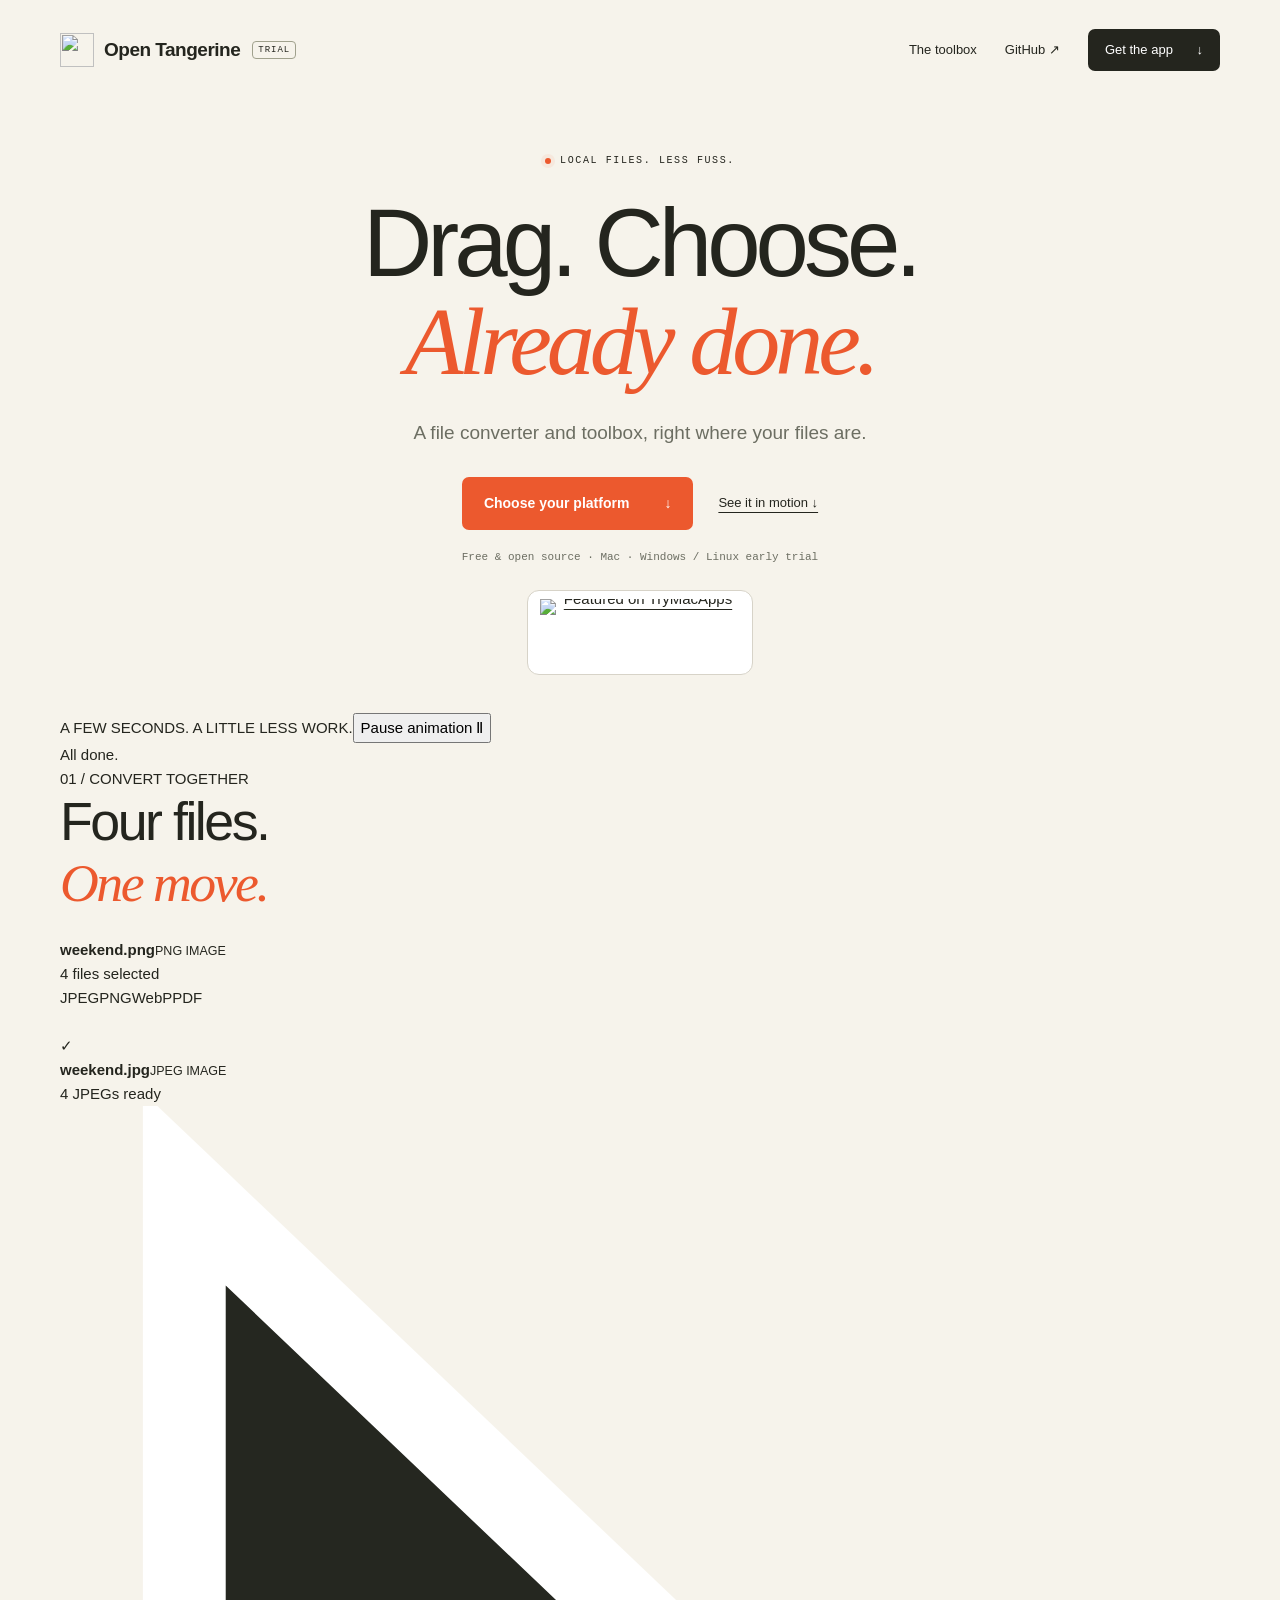
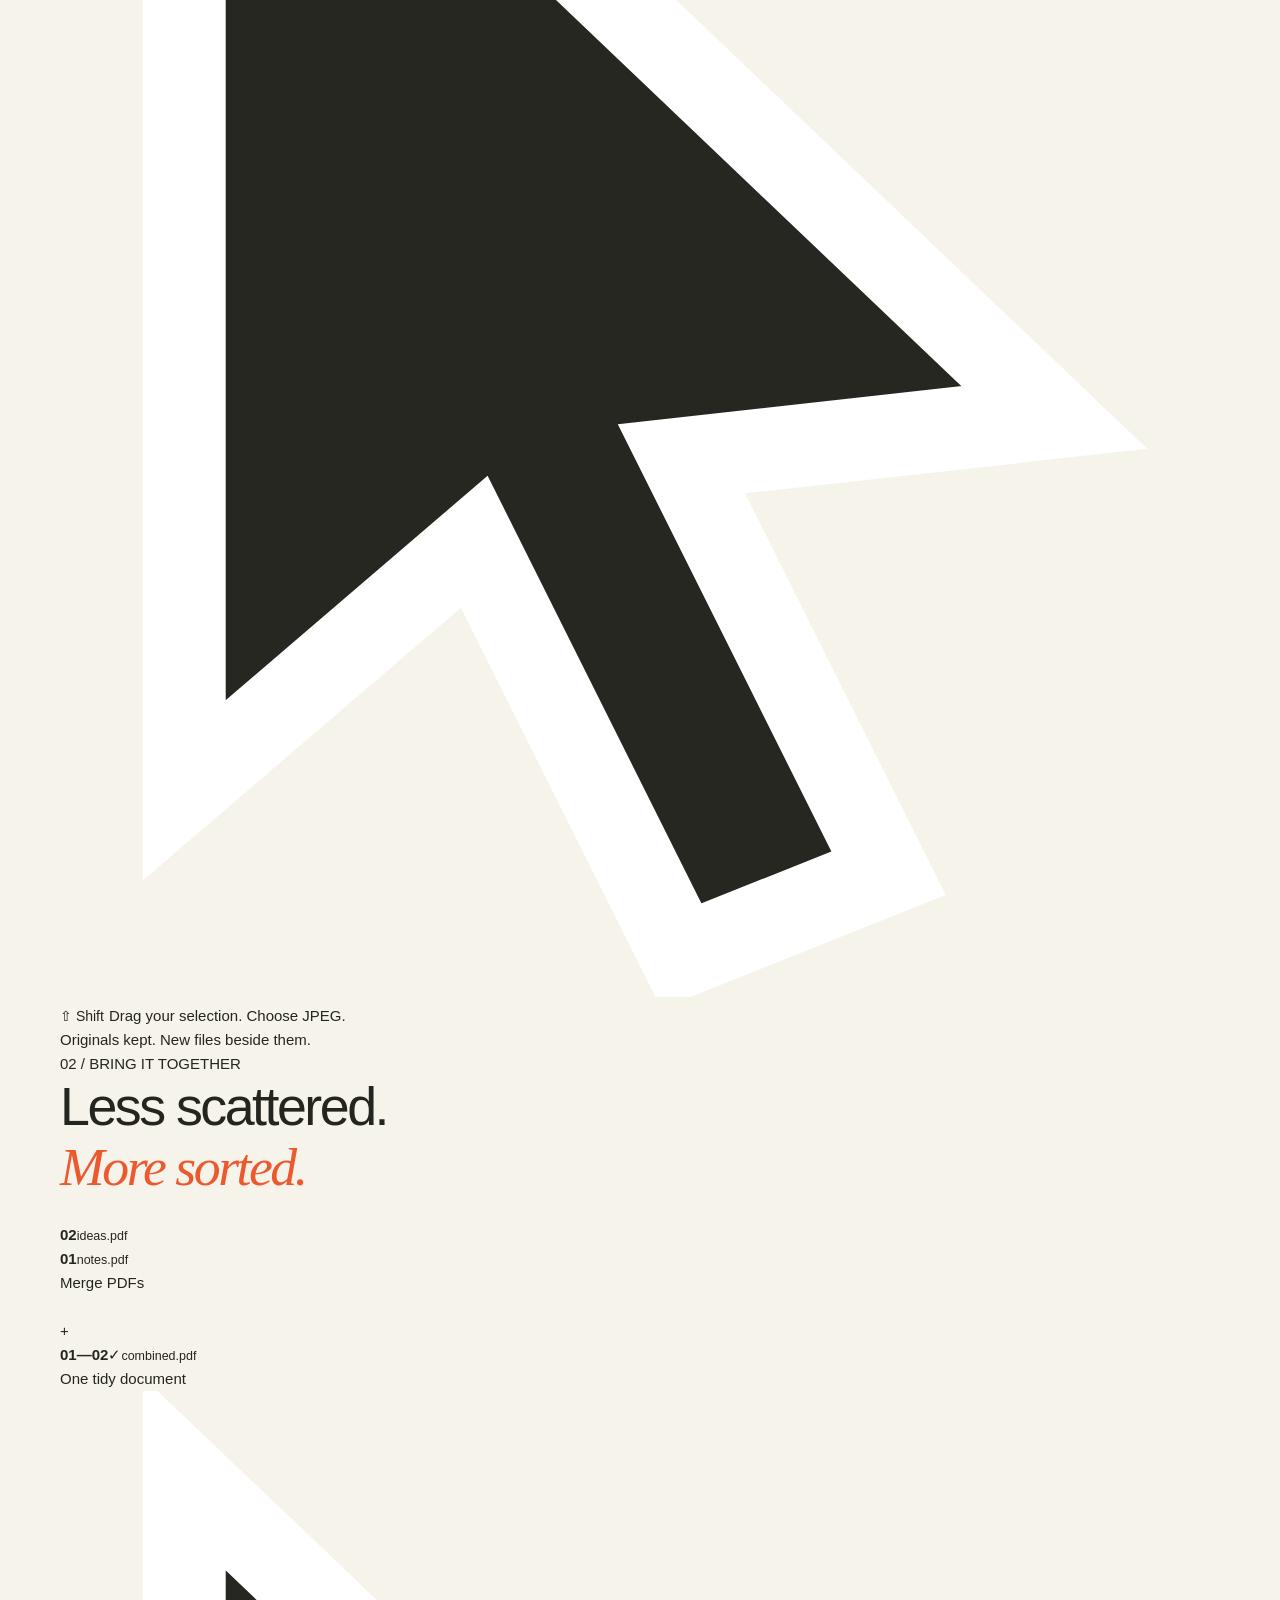
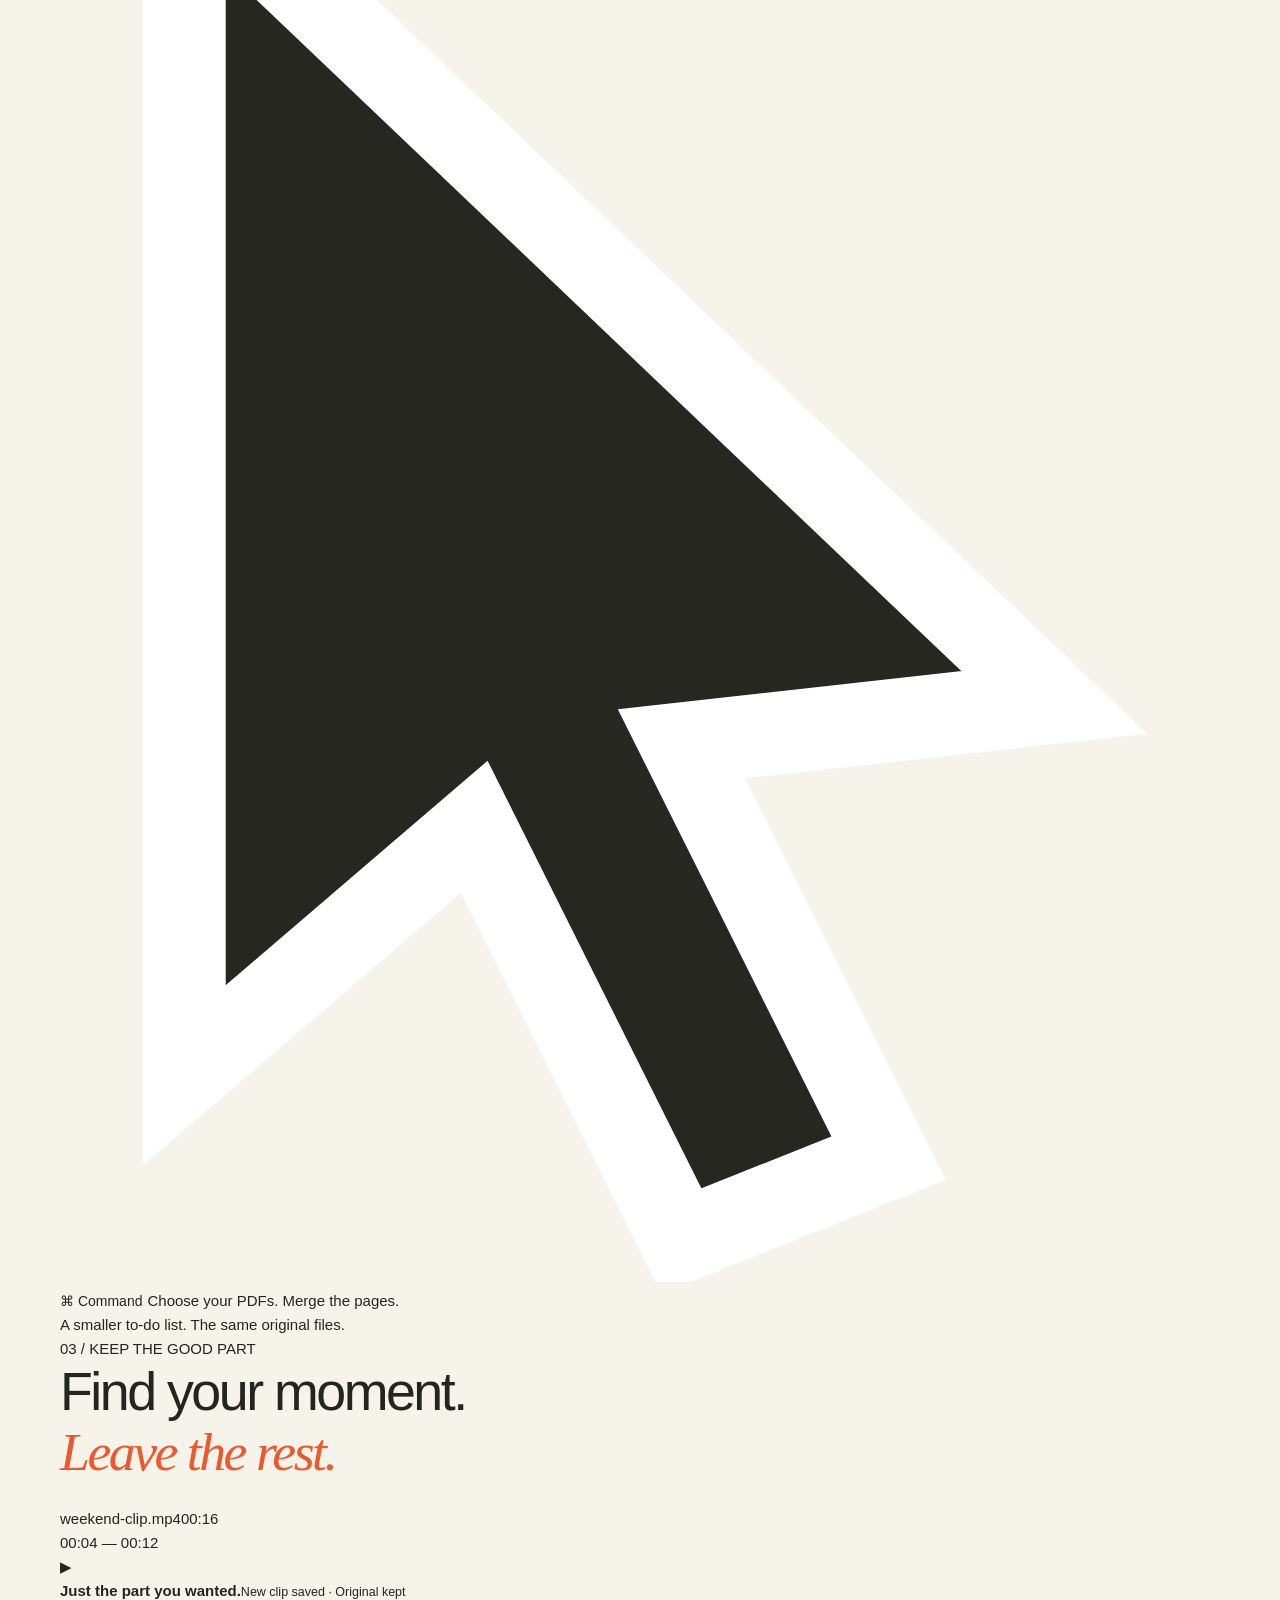
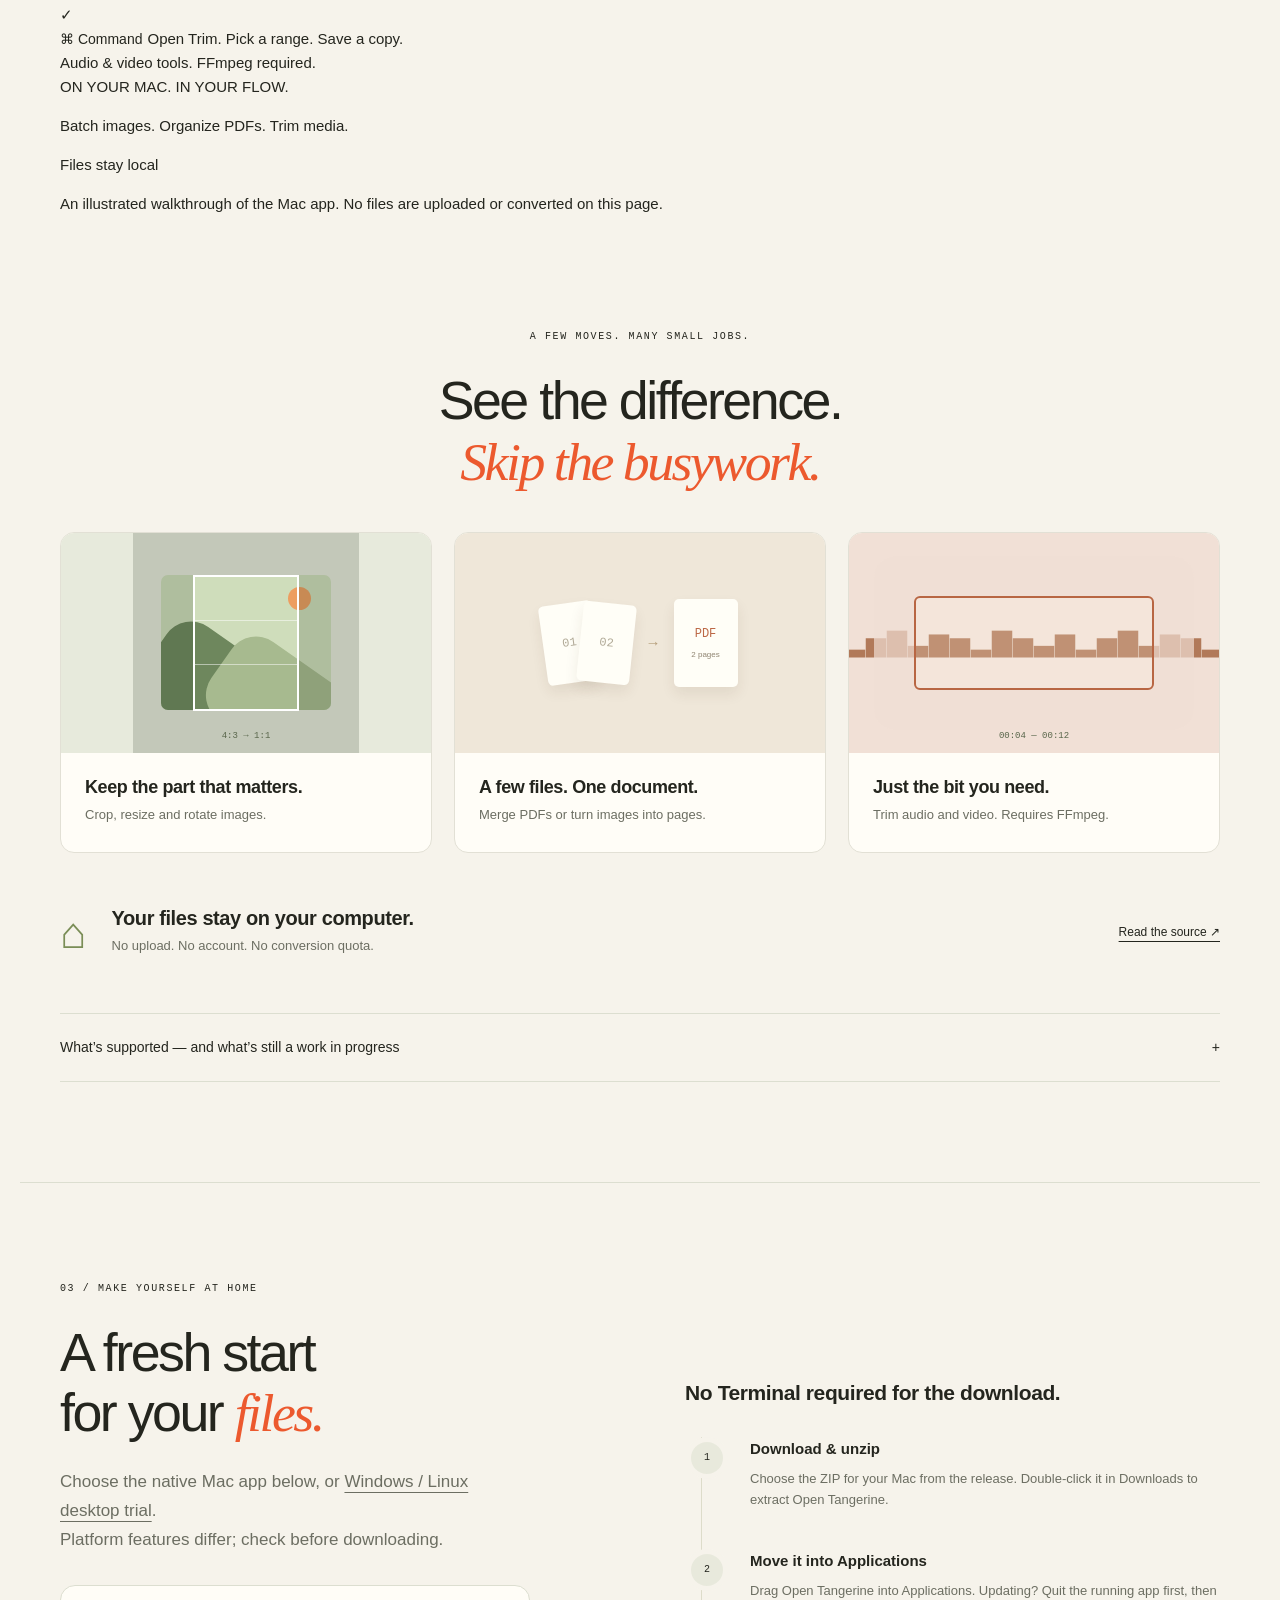
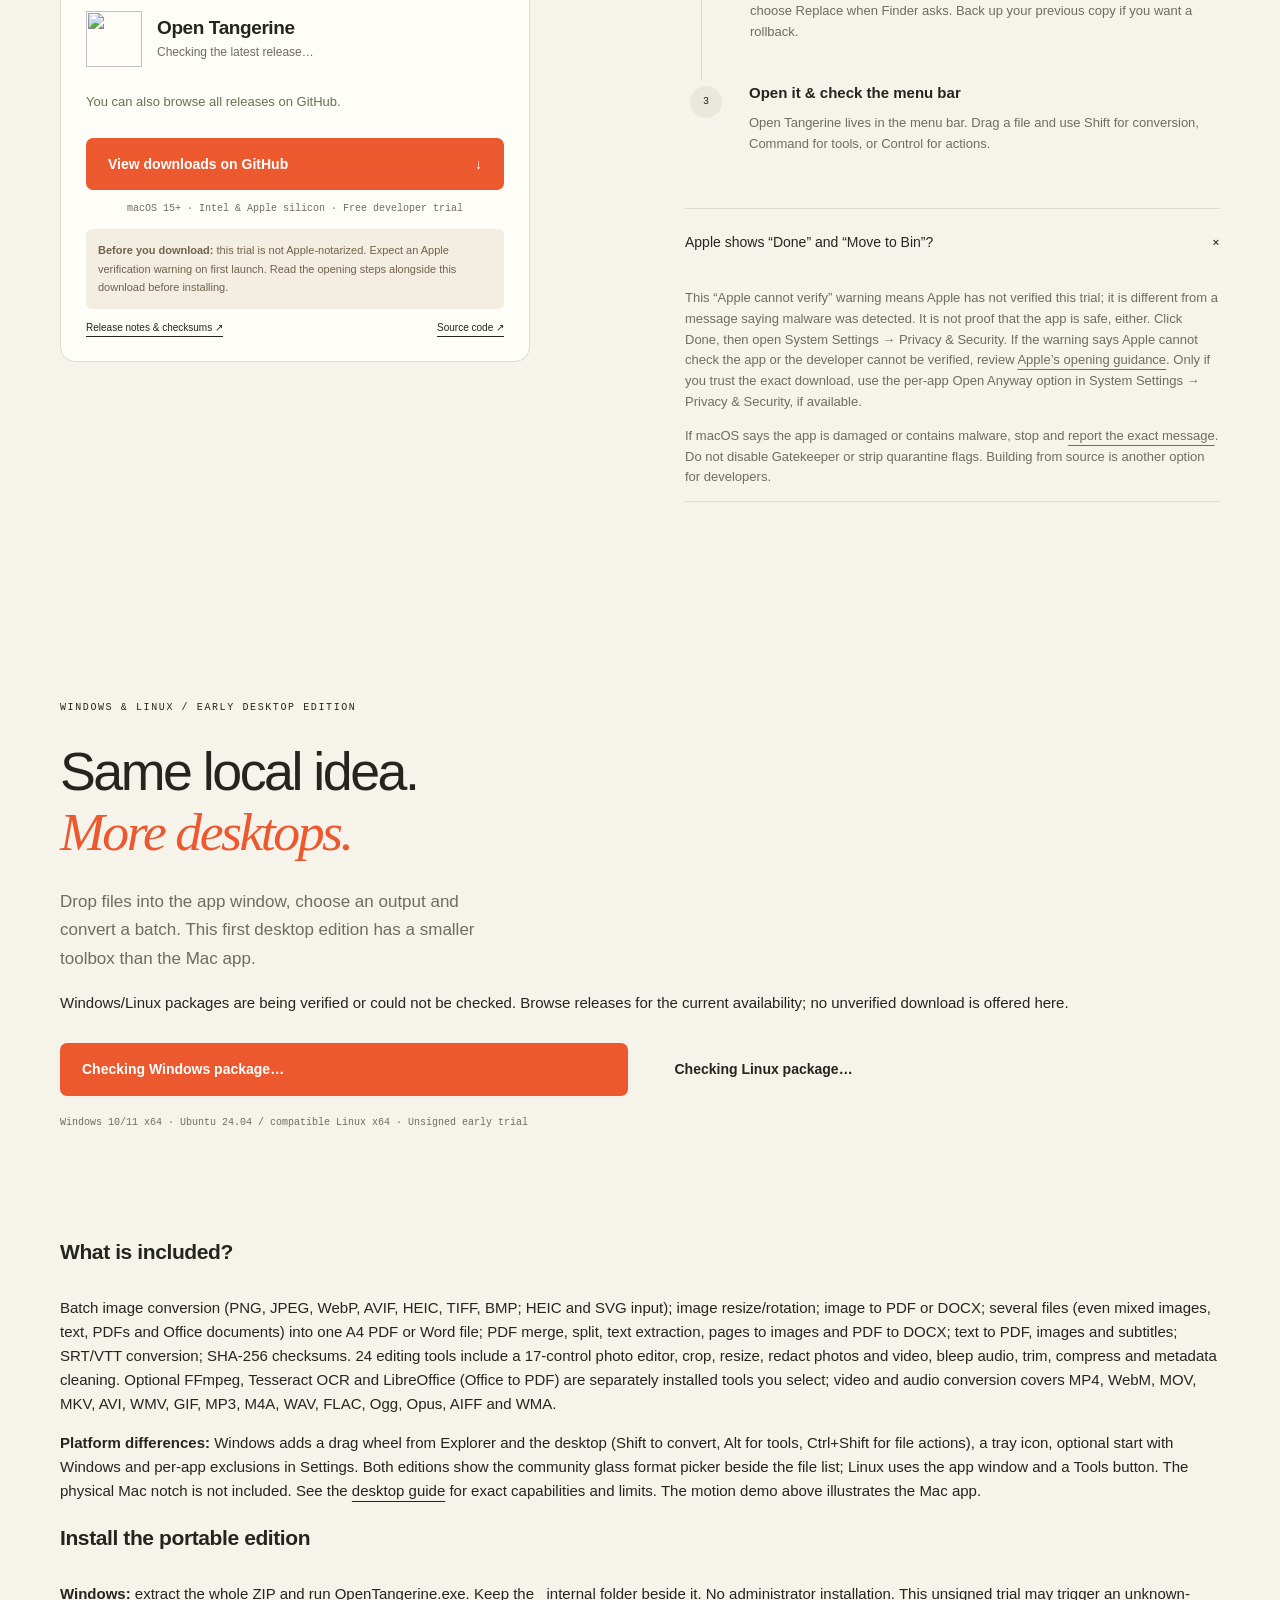
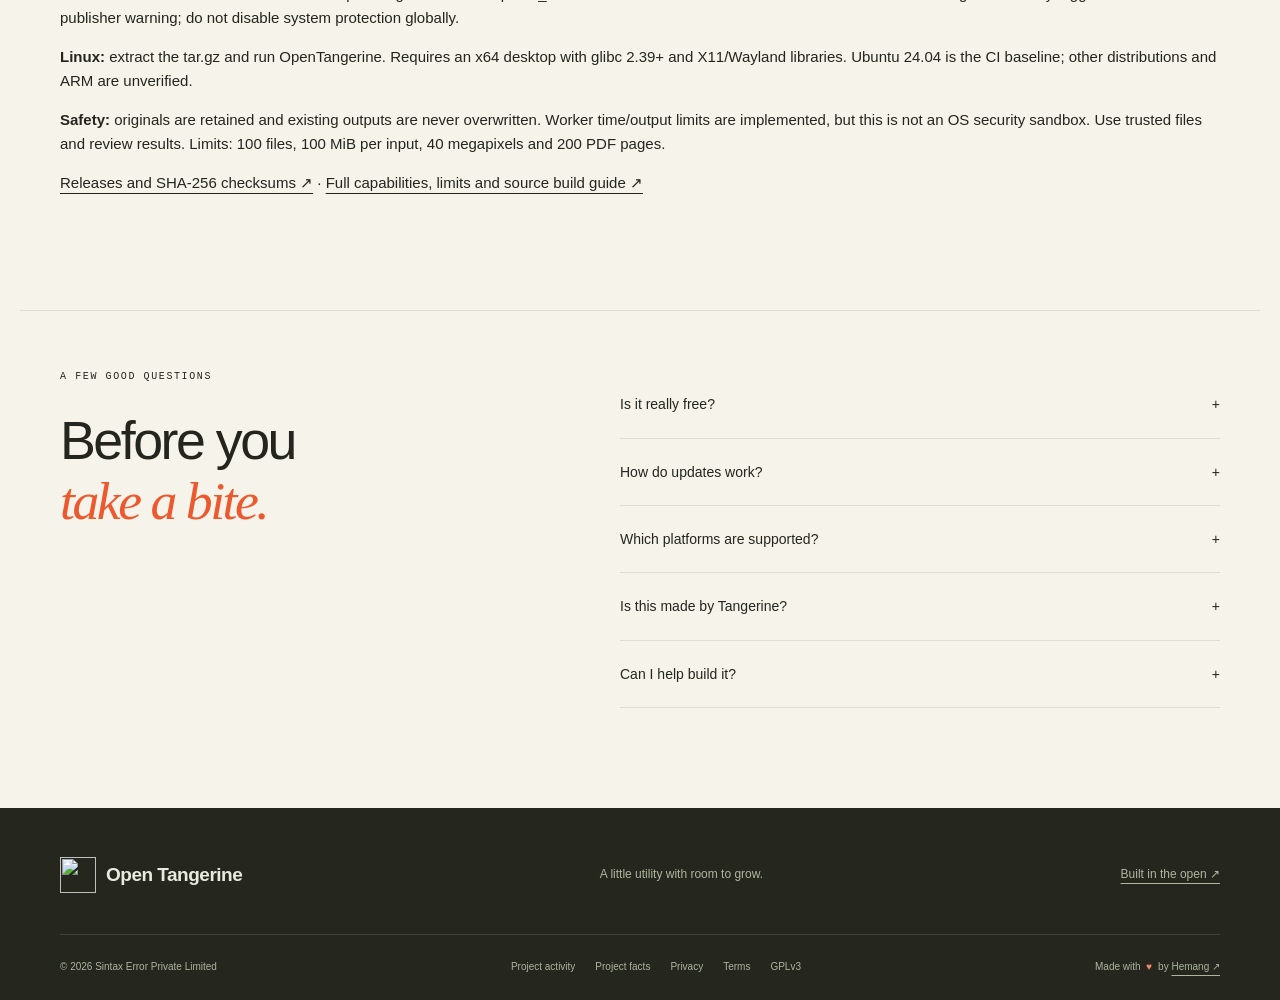
==== commit 2c28d40d: "WIP: full Desktop 0.3.0 (snapshot; source for the PR branches, never open a PR from it) Co-Authored-" ====
--- a/docs/index.html
+++ b/docs/index.html
@@ -42,6 +42,6 @@
 <details class="coverage"><summary>What’s supported — and what’s still a work in progress <span>+</span></summary><div><p><b>Images:</b> PNG, JPEG, HEIC, TIFF, BMP, WebP, AVIF and SVG input routes. Select several files and convert them together to a common destination format. Availability depends on the destination codec. PNG → HEIC has been confirmed in the normal Mac app. WebP has a built-in lossless fallback; AVIF depends on an available codec.</p><p><b>PDF & text:</b> merge, split, page organization, text/image extraction, text-to-PDF and some DOCX routes. No universal Office converter or OCR.</p><p><b>Media & subtitles:</b> audio/video conversion and editing; SRT, VTT and text. Many routes need a separately installed FFmpeg. Codec support varies.</p><p><b>Limits:</b> native image loading is limited to 100 MB and 40 megapixels. Archive conversion is disabled. Background framing does not remove backgrounds. Redaction and metadata tools are not certified anonymization tools. Not every route has been tested end to end.</p><a href="https://github.com/sintaxerrorpvtltd/Open-Tangerine#features-in-this-trial">Read the complete feature list ↗</a></div></details></section>
 <section class="wrap section download" id="download"><div><p class="eyebrow">03 / MAKE YOURSELF AT HOME</p><h2>A fresh start<br>for your <em>files.</em></h2><p class="intro">Choose the native Mac app below, or <a href="#desktop">Windows / Linux desktop trial</a>.<br>Platform features differ; check before downloading.</p><div class="download-card"><div class="download-title"><img src="assets/logo.svg" alt="" width="56" height="56"><div><h3>Open Tangerine</h3><p id="release-label">Checking the latest release…</p></div></div><p id="version-status" role="status">You can also browse all releases on GitHub.</p><a class="button orange download-link" id="download-link" href="https://github.com/sintaxerrorpvtltd/Open-Tangerine/releases">View downloads on GitHub <span>↓</span></a><p class="micro">macOS 15+ · Intel &amp; Apple silicon · Free developer trial</p><p class="notice"><b>Before you download:</b> this trial is not Apple-notarized. Expect an Apple verification warning on first launch. Read the opening steps alongside this download before installing.</p><div class="download-links"><a href="https://github.com/sintaxerrorpvtltd/Open-Tangerine/releases" id="release-notes">Release notes & checksums ↗</a><a href="https://github.com/sintaxerrorpvtltd/Open-Tangerine">Source code ↗</a></div></div></div>
 <div class="installation"><h3>No Terminal required for the download.</h3><ol><li><b>Download & unzip</b><p>Choose the ZIP for your Mac from the release. Double-click it in Downloads to extract Open Tangerine.</p></li><li><b>Move it into Applications</b><p>Drag Open Tangerine into Applications. Updating? Quit the running app first, then choose Replace when Finder asks. Back up your previous copy if you want a rollback.</p></li><li><b>Open it & check the menu bar</b><p>Open Tangerine lives in the menu bar. Drag a file and use Shift for conversion, Command for tools, or Control for actions.</p></li></ol><details open><summary>Apple shows “Done” and “Move to Bin”? <span>+</span></summary><p>This “Apple cannot verify” warning means Apple has not verified this trial; it is different from a message saying malware was detected. It is not proof that the app is safe, either. Click Done, then open System Settings → Privacy &amp; Security. If the warning says Apple cannot check the app or the developer cannot be verified, review <a href="https://support.apple.com/en-in/102445">Apple’s opening guidance</a>. Only if you trust the exact download, use the per-app Open Anyway option in System Settings → Privacy & Security, if available.</p><p>If macOS says the app is damaged or contains malware, stop and <a href="https://github.com/sintaxerrorpvtltd/Open-Tangerine/issues">report the exact message</a>. Do not disable Gatekeeper or strip quarantine flags. Building from source is another option for developers.</p></details></div></section>
-<section class="wrap section" id="desktop"><p class="eyebrow">WINDOWS &amp; LINUX / EARLY DESKTOP EDITION</p><h2>Same local idea.<br><em>More desktops.</em></h2><p class="intro">Drop files into the app window, choose an output and convert a batch. This first desktop edition has a smaller toolbox than the Mac app.</p><p id="desktop-status" role="status">Checking verified desktop packages…</p><div class="actions"><a class="button orange download-link" id="windows-download" aria-disabled="true">Checking Windows package…</a><a class="button download-link" id="linux-download" aria-disabled="true">Checking Linux package…</a></div><p class="micro">Windows 10/11 x64 · Ubuntu 24.04 / compatible Linux x64 · Unsigned early trial</p><div class="installation"><h3>What is included?</h3><p>Batch PNG, JPEG, WebP, TIFF and BMP output; image resize/rotation; image to PDF; PDF merge, split and text extraction; simple SRT/VTT conversion; SHA-256 checksums. Optional audio/video conversion uses your separately installed FFmpeg.</p><p><b>Platform differences:</b> Both editions include a glass format picker and progress panel. Windows also offers an opt-in experimental Explorer/Desktop Shift drag wheel and tray mode; enable it in the app, then drag files and hold Shift briefly. Other applications do not trigger the wheel. Linux uses the app window. The physical Mac notch, HEIC/SVG routes and advanced Mac editors are not included. No Office converter or OCR. The motion demo above illustrates the Mac app.</p><h3>Install the portable edition</h3><p><b>Windows:</b> extract the whole ZIP and run OpenTangerine.exe. Keep the _internal folder beside it. No administrator installation. This unsigned trial may trigger an unknown-publisher warning; do not disable system protection globally.</p><p><b>Linux:</b> extract the tar.gz and run OpenTangerine. Requires an x64 desktop with glibc 2.39+ and X11/Wayland libraries. Ubuntu 24.04 is the CI baseline; other distributions and ARM are unverified.</p><p><b>Safety:</b> originals are retained and existing outputs are never overwritten. Worker time/output limits are implemented, but this is not an OS security sandbox. Use trusted files and review results. Limits: 100 files, 100 MiB per input, 40 megapixels and 200 PDF pages.</p><p><a href="https://github.com/sintaxerrorpvtltd/Open-Tangerine/releases">Releases and SHA-256 checksums ↗</a> · <a href="https://github.com/sintaxerrorpvtltd/Open-Tangerine/blob/main/Desktop/README.md">Full capabilities, limits and source build guide ↗</a></p></div></section>
-<section class="wrap faq section"><div><p class="eyebrow">A FEW GOOD QUESTIONS</p><h2>Before you<br><em>take a bite.</em></h2></div><div><details><summary>Is it really free? <span>+</span></summary><p>Yes. Open Tangerine has no account, subscription or conversion quota. Its source is licensed under GPL-3.0-only. Optional third-party tools have their own licenses.</p></details><details><summary>How do updates work? <span>+</span></summary><p>The app checks GitHub for a published release and opens this download page with your app version. This page tells you whether a newer version is available. Download it, quit the old app and replace it manually. It does not silently install anything.</p></details><details><summary>Which platforms are supported? <span>+</span></summary><p>The native app targets macOS 15+ with a universal Intel/Apple silicon build. A separate early desktop edition targets Windows 10/11 x64 and Linux x64 (Ubuntu 24.04 baseline). Features differ: the notch is Mac-only; Windows has an opt-in experimental Explorer/Desktop Shift wheel, while Linux uses the app window. Intel hardware configurations, Windows ARM and Linux ARM remain unverified. Some operations require FFmpeg.</p></details><details><summary>Is this made by Tangerine? <span>+</span></summary><p>No. Open Tangerine is an independent project by Sintax Error Private Limited, with its own artwork. It builds on Satsuma with the original MIT attribution preserved.</p></details><details><summary>Can I help build it? <span>+</span></summary><p>Please do. Report a reproducible issue or propose a focused improvement on <a href="https://github.com/sintaxerrorpvtltd/Open-Tangerine">GitHub</a>. Avoid uploading private files to public issues.</p></details></div></section>
+<section class="wrap section" id="desktop"><p class="eyebrow">WINDOWS &amp; LINUX / EARLY DESKTOP EDITION</p><h2>Same local idea.<br><em>More desktops.</em></h2><p class="intro">Drop files into the app window, choose an output and convert a batch. This first desktop edition has a smaller toolbox than the Mac app.</p><p id="desktop-status" role="status">Checking verified desktop packages…</p><div class="actions"><a class="button orange download-link" id="windows-download" aria-disabled="true">Checking Windows package…</a><a class="button download-link" id="linux-download" aria-disabled="true">Checking Linux package…</a></div><p class="micro">Windows 10/11 x64 · Ubuntu 24.04 / compatible Linux x64 · Unsigned early trial</p><div class="installation"><h3>What is included?</h3><p>Batch image conversion (PNG, JPEG, WebP, AVIF, HEIC, TIFF, BMP; HEIC and SVG input); image resize/rotation; image to PDF or DOCX; several files (even mixed images, text, PDFs and Office documents) into one A4 PDF or Word file; PDF merge, split, text extraction, pages to images and PDF to DOCX; text to PDF, images and subtitles; SRT/VTT conversion; SHA-256 checksums. 24 editing tools include a 17-control photo editor, crop, resize, redact photos and video, bleep audio, trim, compress and metadata cleaning. Optional FFmpeg, Tesseract OCR and LibreOffice (Office to PDF) are separately installed tools you select; video and audio conversion covers MP4, WebM, MOV, MKV, AVI, WMV, GIF, MP3, M4A, WAV, FLAC, Ogg, Opus, AIFF and WMA.</p><p><b>Platform differences:</b> Windows adds a drag wheel from Explorer and the desktop (Shift to convert, Alt for tools, Ctrl+Shift for file actions), a tray icon, optional start with Windows and per-app exclusions in Settings. Both editions show the community glass format picker beside the file list; Linux uses the app window and a Tools button. The physical Mac notch is not included. See the <a href="https://github.com/sintaxerrorpvtltd/Open-Tangerine/blob/main/Desktop/README.md">desktop guide</a> for exact capabilities and limits. The motion demo above illustrates the Mac app.</p><h3>Install the portable edition</h3><p><b>Windows:</b> extract the whole ZIP and run OpenTangerine.exe. Keep the _internal folder beside it. No administrator installation. This unsigned trial may trigger an unknown-publisher warning; do not disable system protection globally.</p><p><b>Linux:</b> extract the tar.gz and run OpenTangerine. Requires an x64 desktop with glibc 2.39+ and X11/Wayland libraries. Ubuntu 24.04 is the CI baseline; other distributions and ARM are unverified.</p><p><b>Safety:</b> originals are retained and existing outputs are never overwritten. Worker time/output limits are implemented, but this is not an OS security sandbox. Use trusted files and review results. Limits: 100 files, 100 MiB per input, 40 megapixels and 200 PDF pages.</p><p><a href="https://github.com/sintaxerrorpvtltd/Open-Tangerine/releases">Releases and SHA-256 checksums ↗</a> · <a href="https://github.com/sintaxerrorpvtltd/Open-Tangerine/blob/main/Desktop/README.md">Full capabilities, limits and source build guide ↗</a></p></div></section>
+<section class="wrap faq section"><div><p class="eyebrow">A FEW GOOD QUESTIONS</p><h2>Before you<br><em>take a bite.</em></h2></div><div><details><summary>Is it really free? <span>+</span></summary><p>Yes. Open Tangerine has no account, subscription or conversion quota. Its source is licensed under GPL-3.0-only. Optional third-party tools have their own licenses.</p></details><details><summary>How do updates work? <span>+</span></summary><p>The app checks GitHub for a published release and opens this download page with your app version. This page tells you whether a newer version is available. Download it, quit the old app and replace it manually. It does not silently install anything.</p></details><details><summary>Which platforms are supported? <span>+</span></summary><p>The native app targets macOS 15+ with a universal Intel/Apple silicon build. A separate early desktop edition targets Windows 10/11 x64 and Linux x64 (Ubuntu 24.04 baseline). Features differ: the notch is Mac-only; Windows has an Explorer/Desktop drag wheel (Shift, Alt, Ctrl+Shift), while Linux uses the app window. Intel hardware configurations, Windows ARM and Linux ARM remain unverified. Some operations require FFmpeg.</p></details><details><summary>Is this made by Tangerine? <span>+</span></summary><p>No. Open Tangerine is an independent project by Sintax Error Private Limited, with its own artwork. It builds on Satsuma with the original MIT attribution preserved.</p></details><details><summary>Can I help build it? <span>+</span></summary><p>Please do. Report a reproducible issue or propose a focused improvement on <a href="https://github.com/sintaxerrorpvtltd/Open-Tangerine">GitHub</a>. Avoid uploading private files to public issues.</p></details></div></section>
 </main><footer><div class="wrap"><div class="footer-top"><a class="brand" href="./"><img src="assets/logo.svg" width="36" height="36" alt="">Open Tangerine</a><p>A little utility with room to grow.</p><a href="https://github.com/sintaxerrorpvtltd/Open-Tangerine">Built in the open ↗</a></div><div class="footer-bottom"><span>© 2026 Sintax Error Private Limited</span><nav aria-label="Legal"><a href="stats.html">Project activity</a><a href="llms.txt">Project facts</a><a href="privacy.html">Privacy</a><a href="terms.html">Terms</a><a href="https://github.com/sintaxerrorpvtltd/Open-Tangerine/blob/main/LICENSE">GPLv3</a></nav><span>Made with <span class="heart" aria-label="love">♥</span> by <a href="https://www.instagram.com/hemaangg/">Hemang ↗</a></span></div></div></footer></body></html>
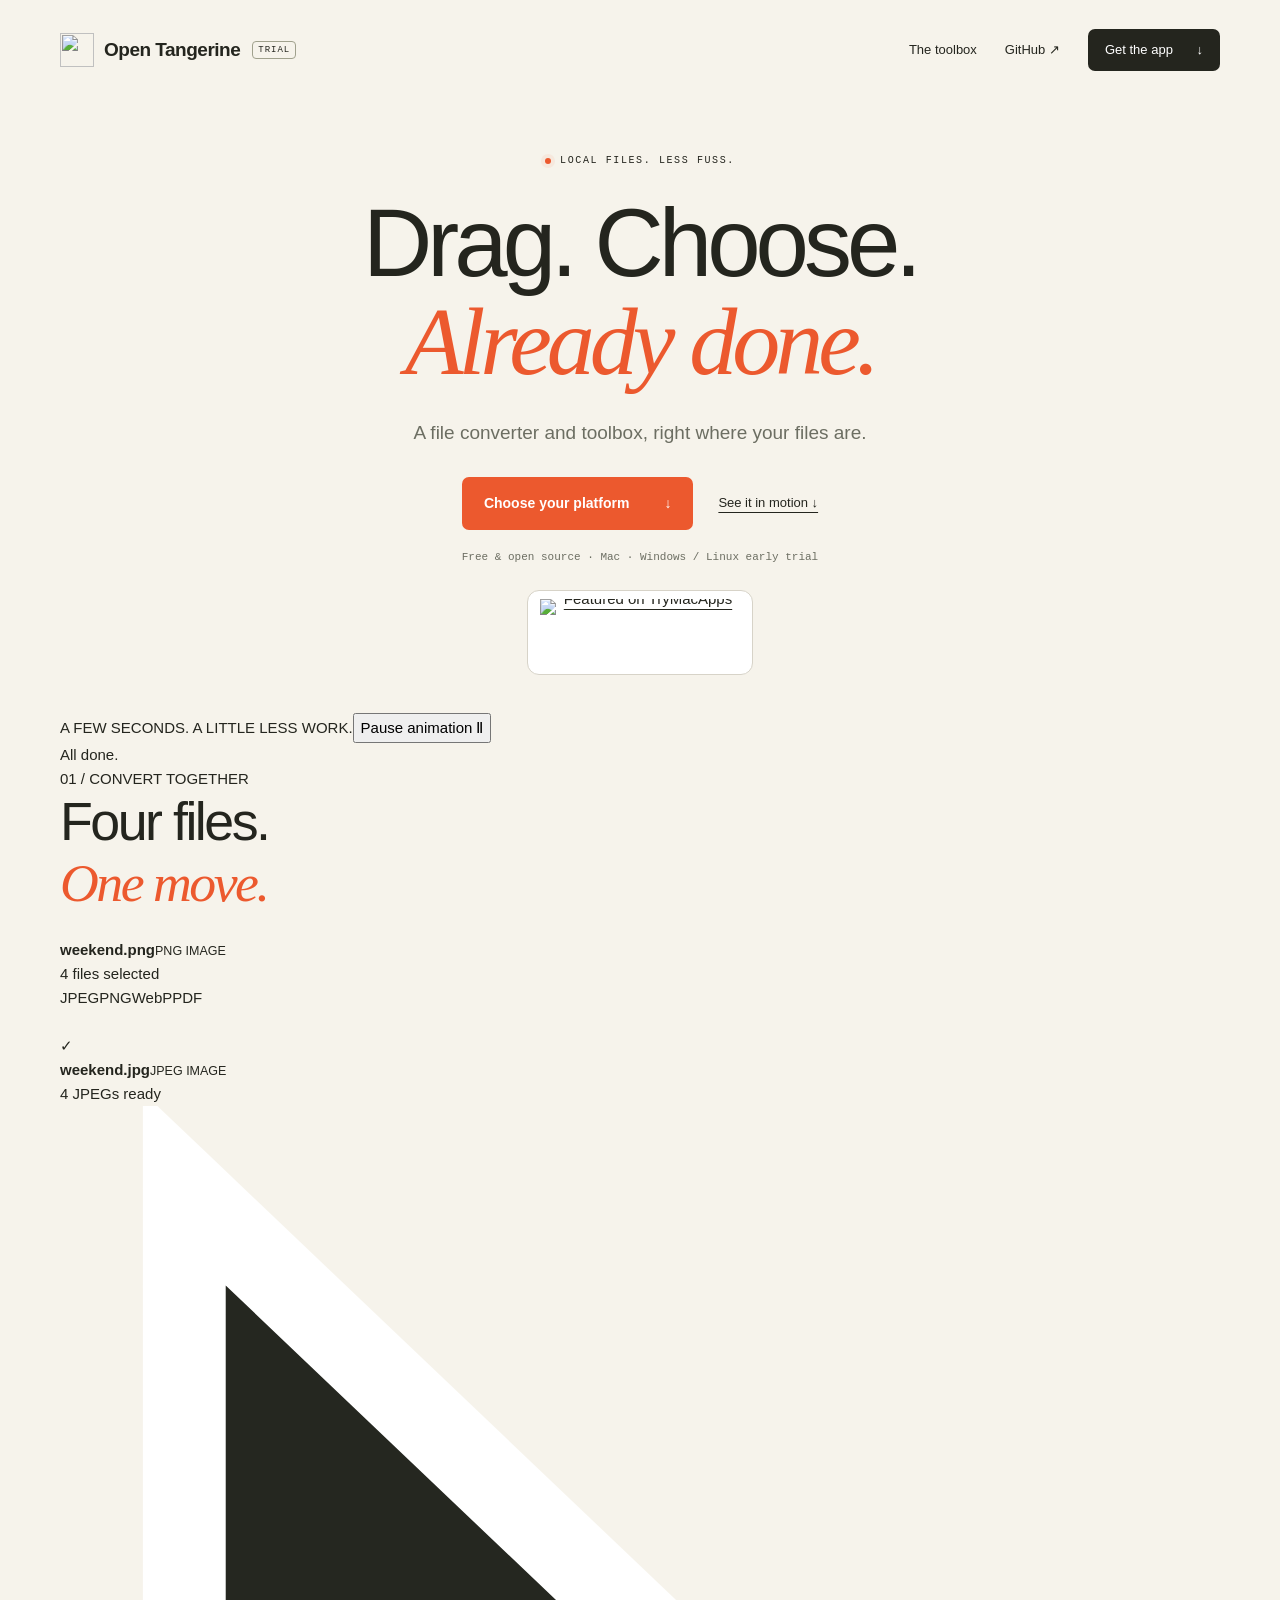
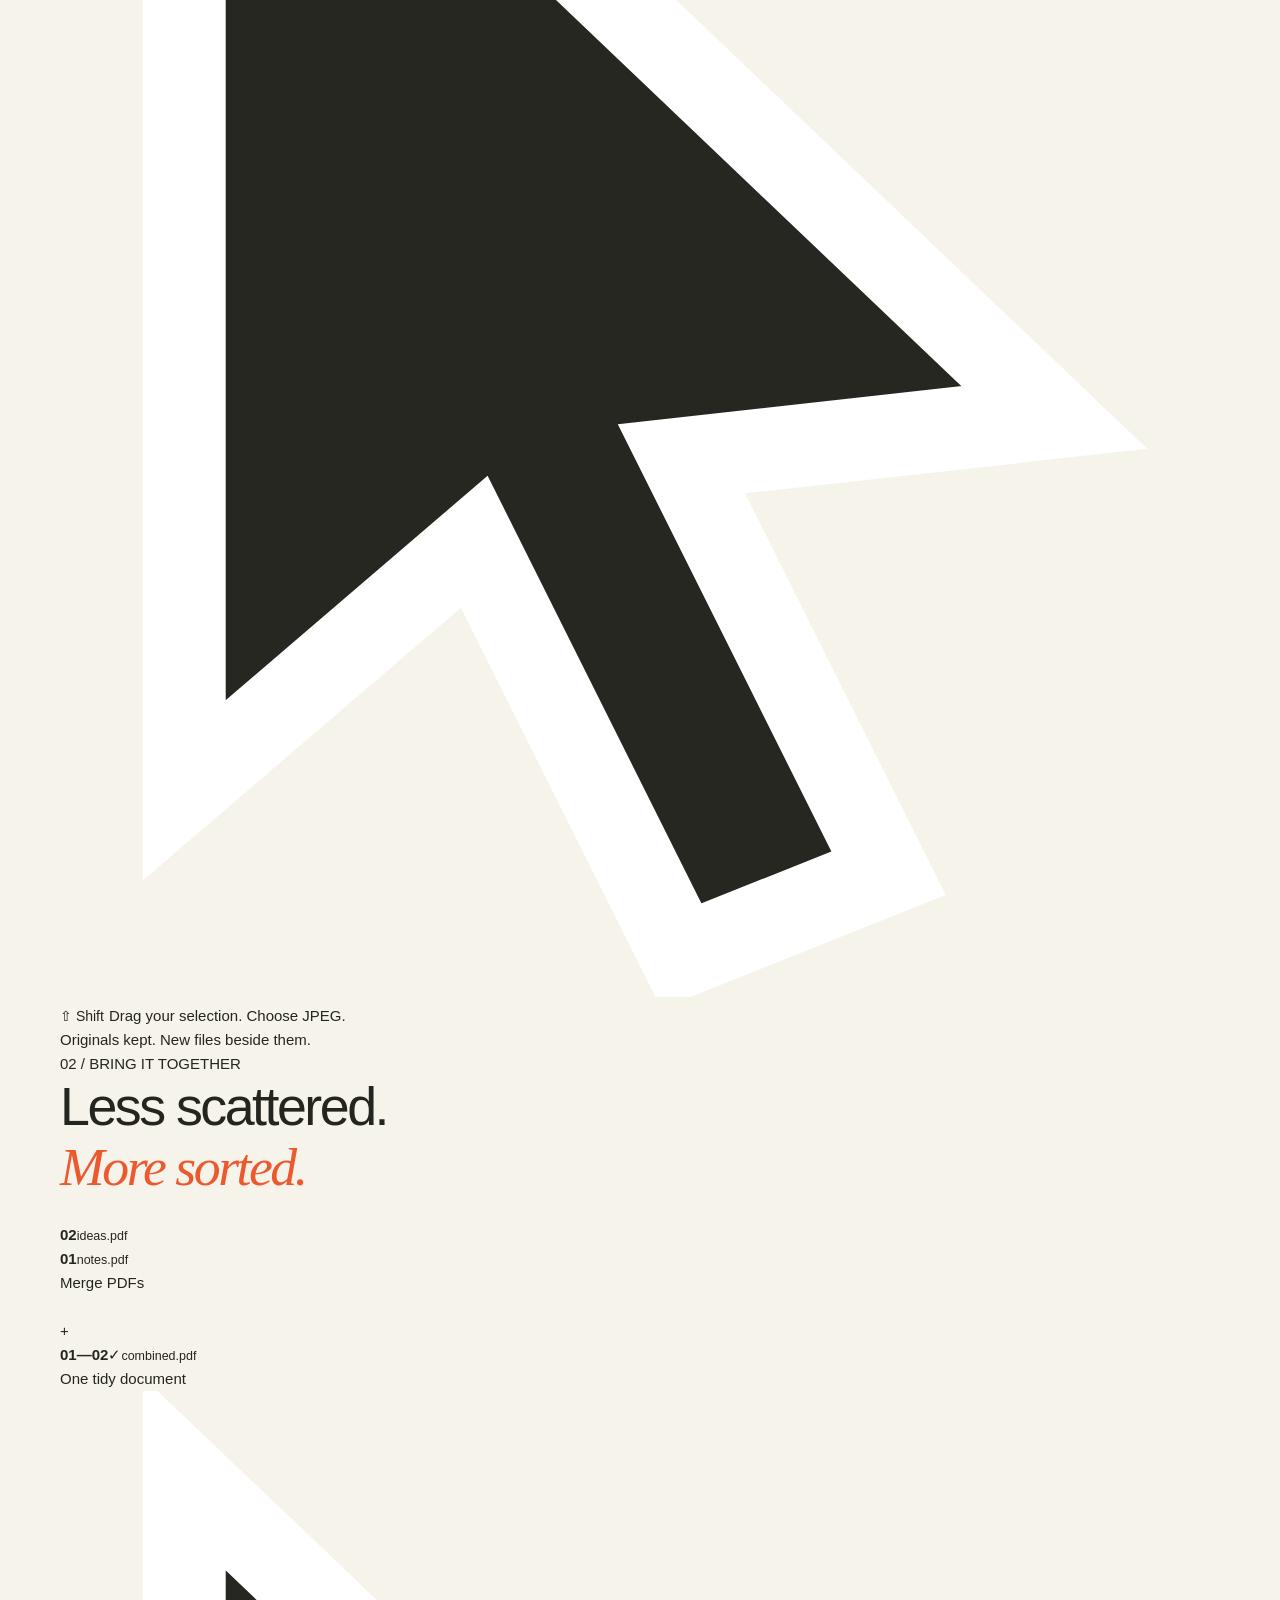
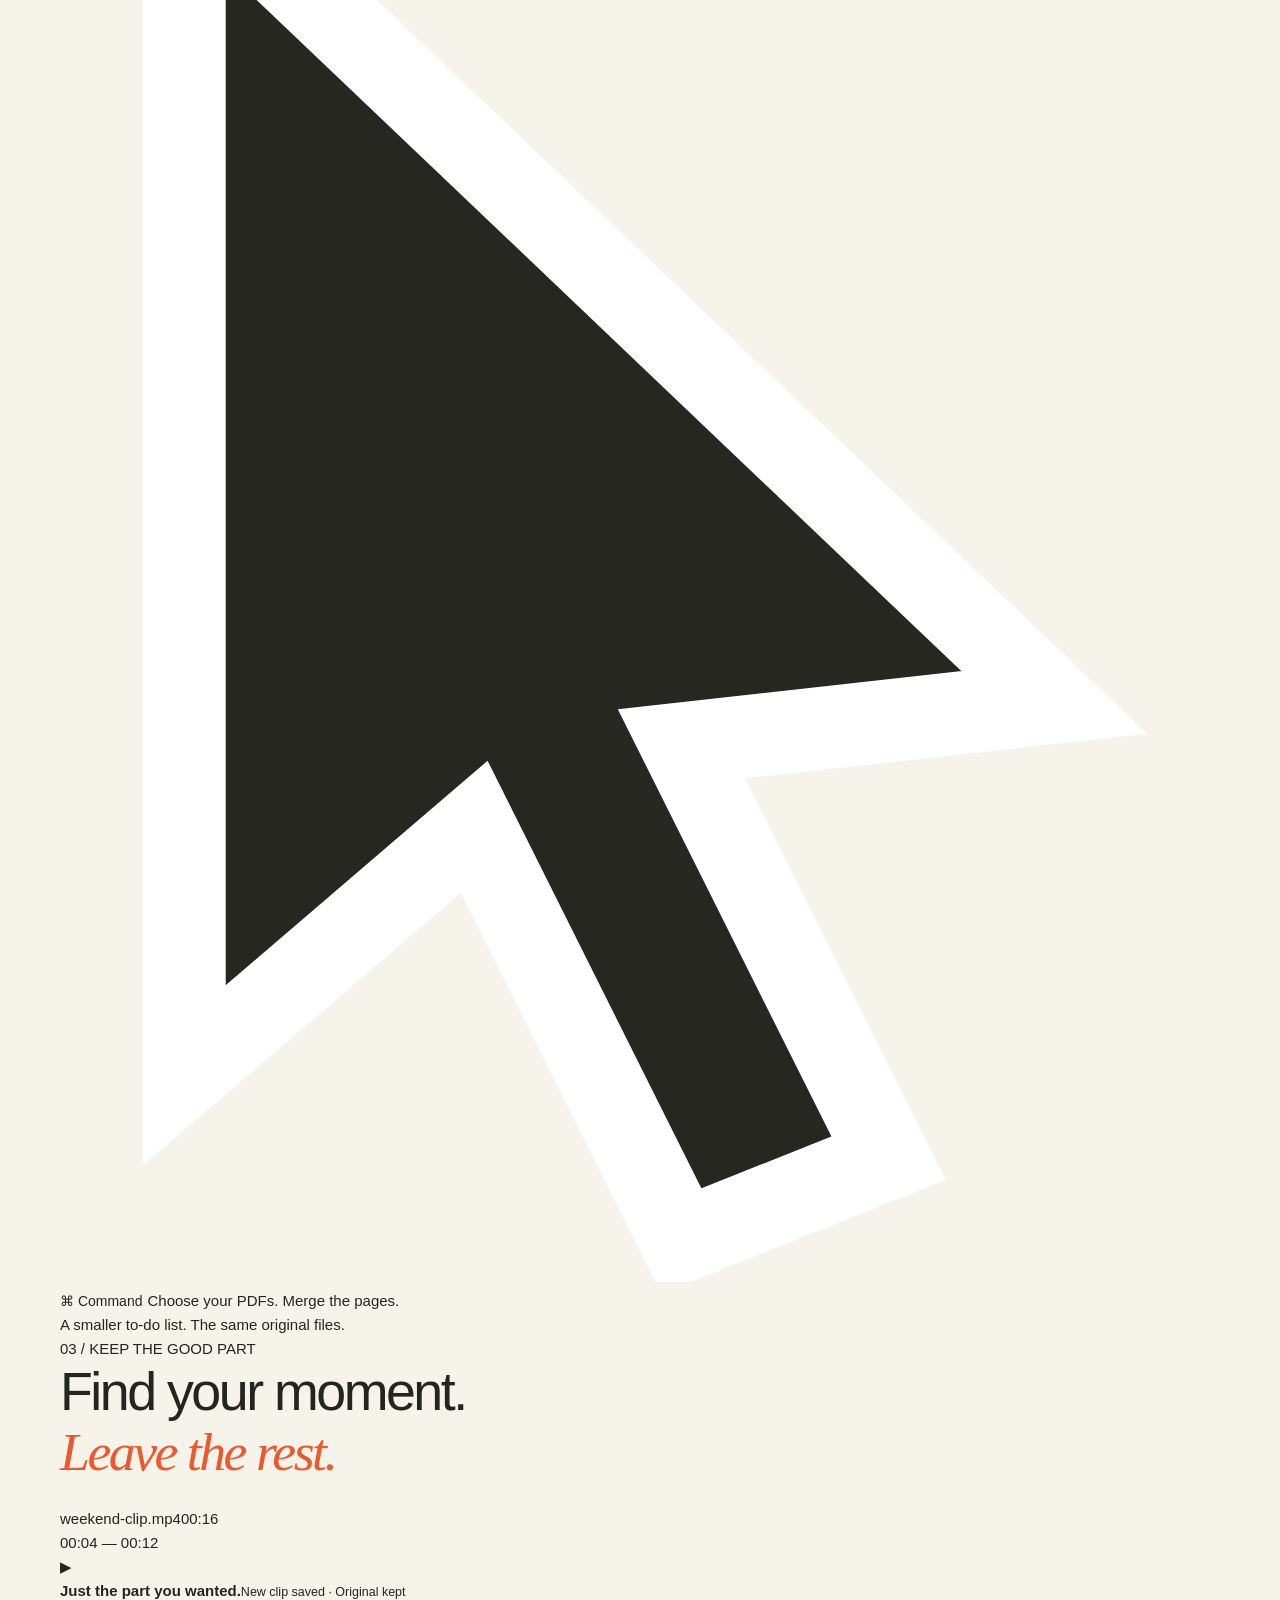
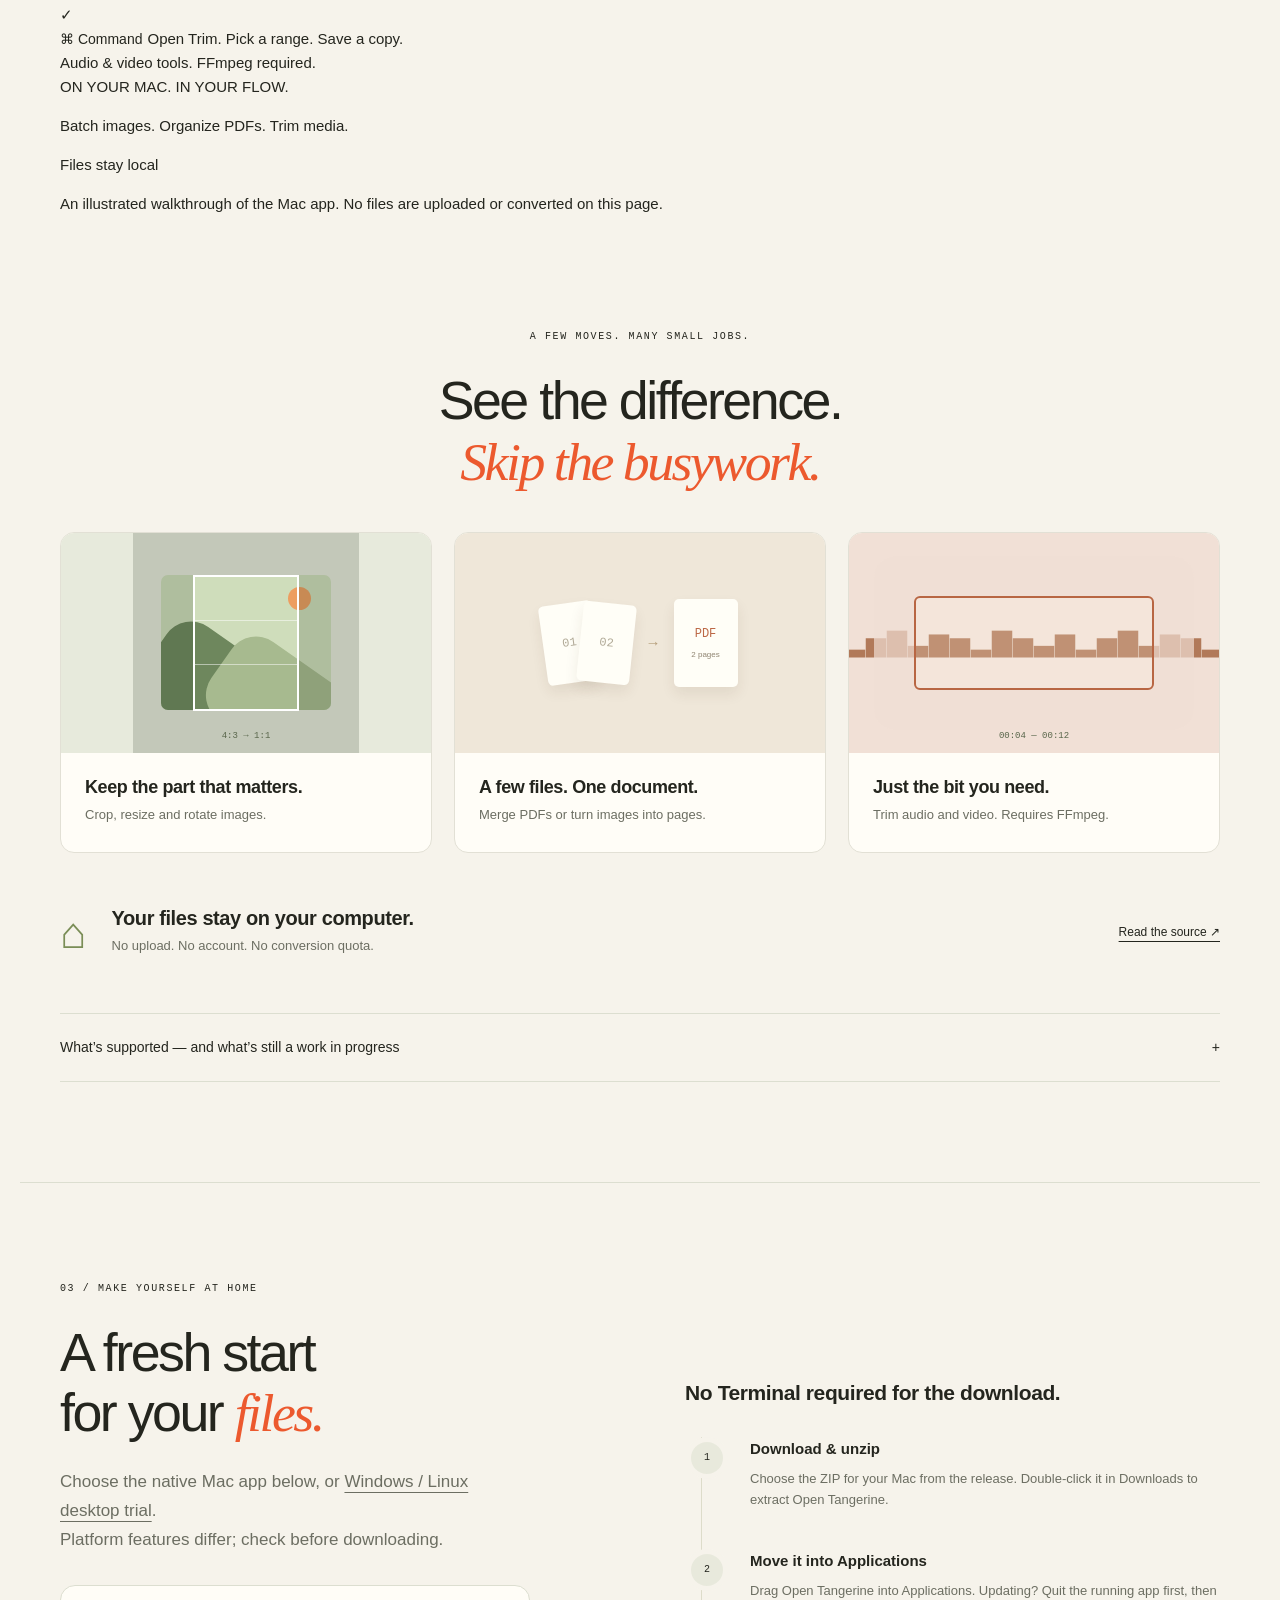
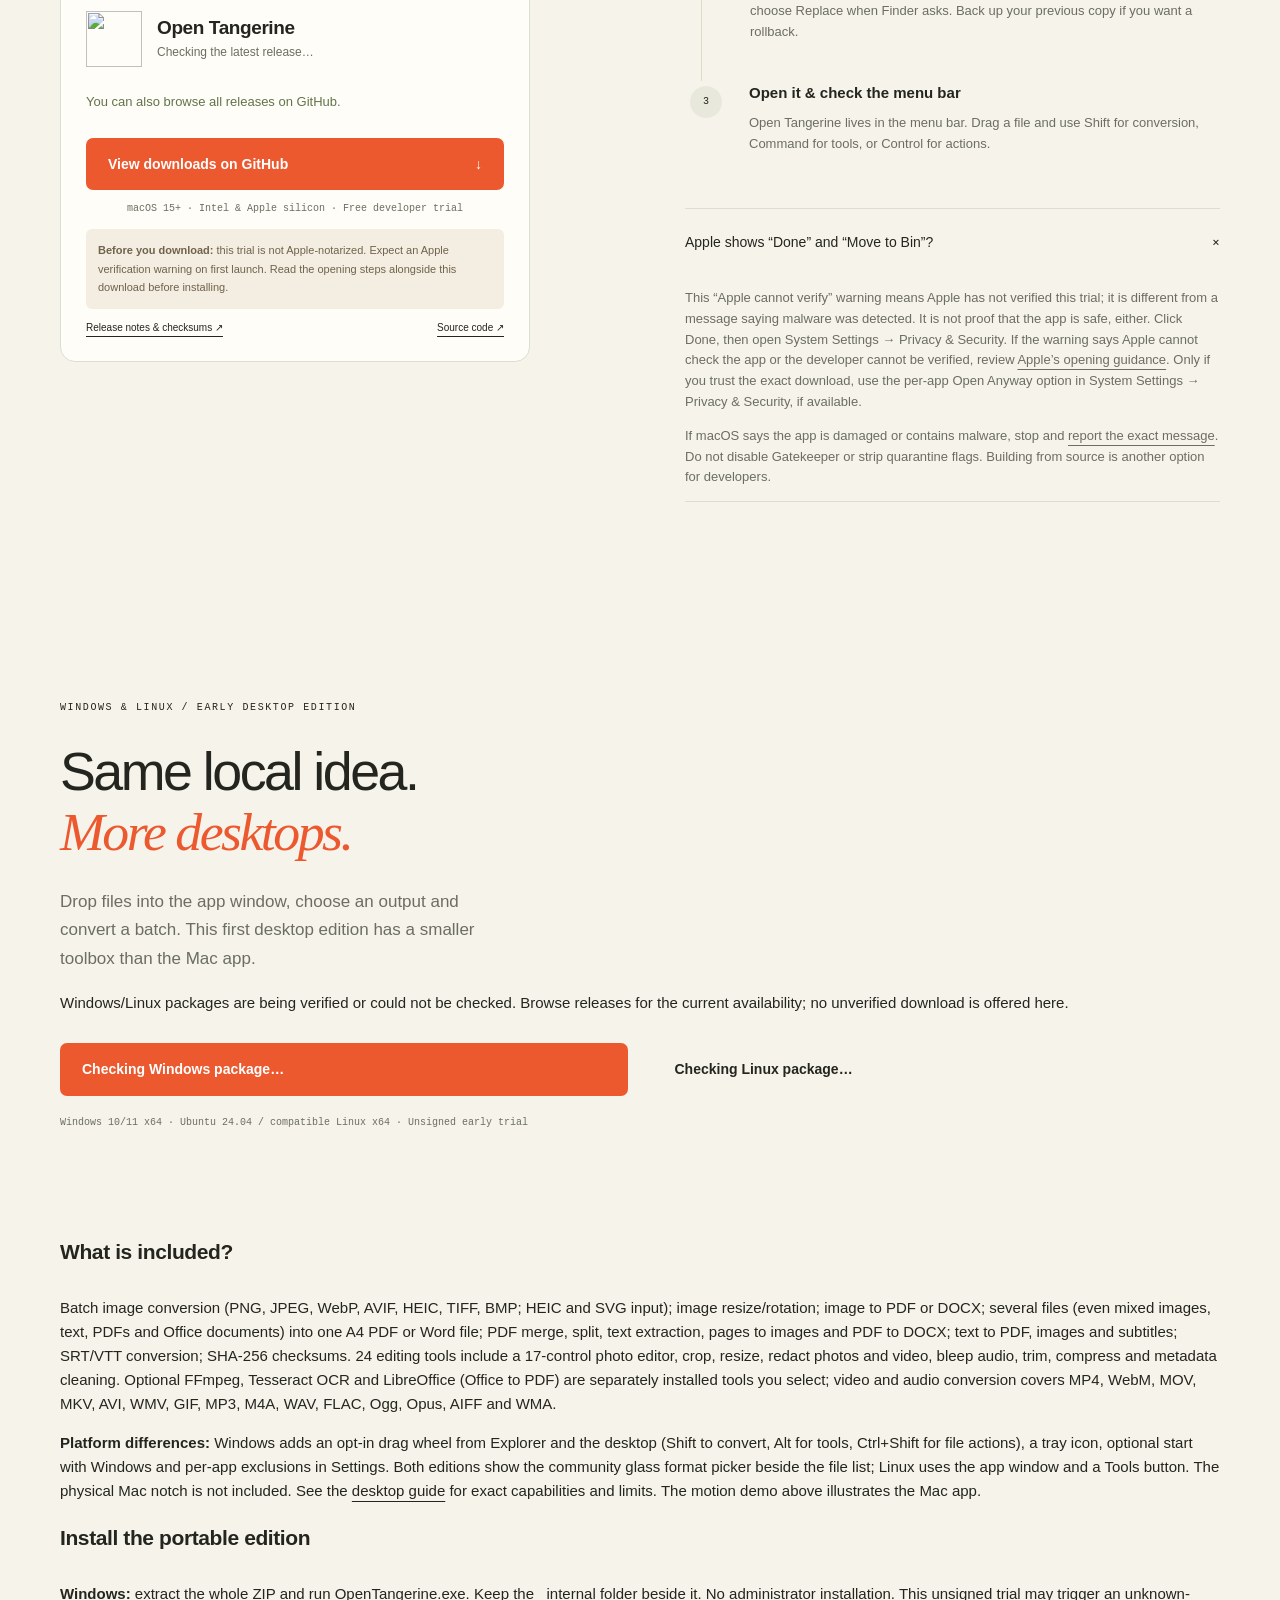
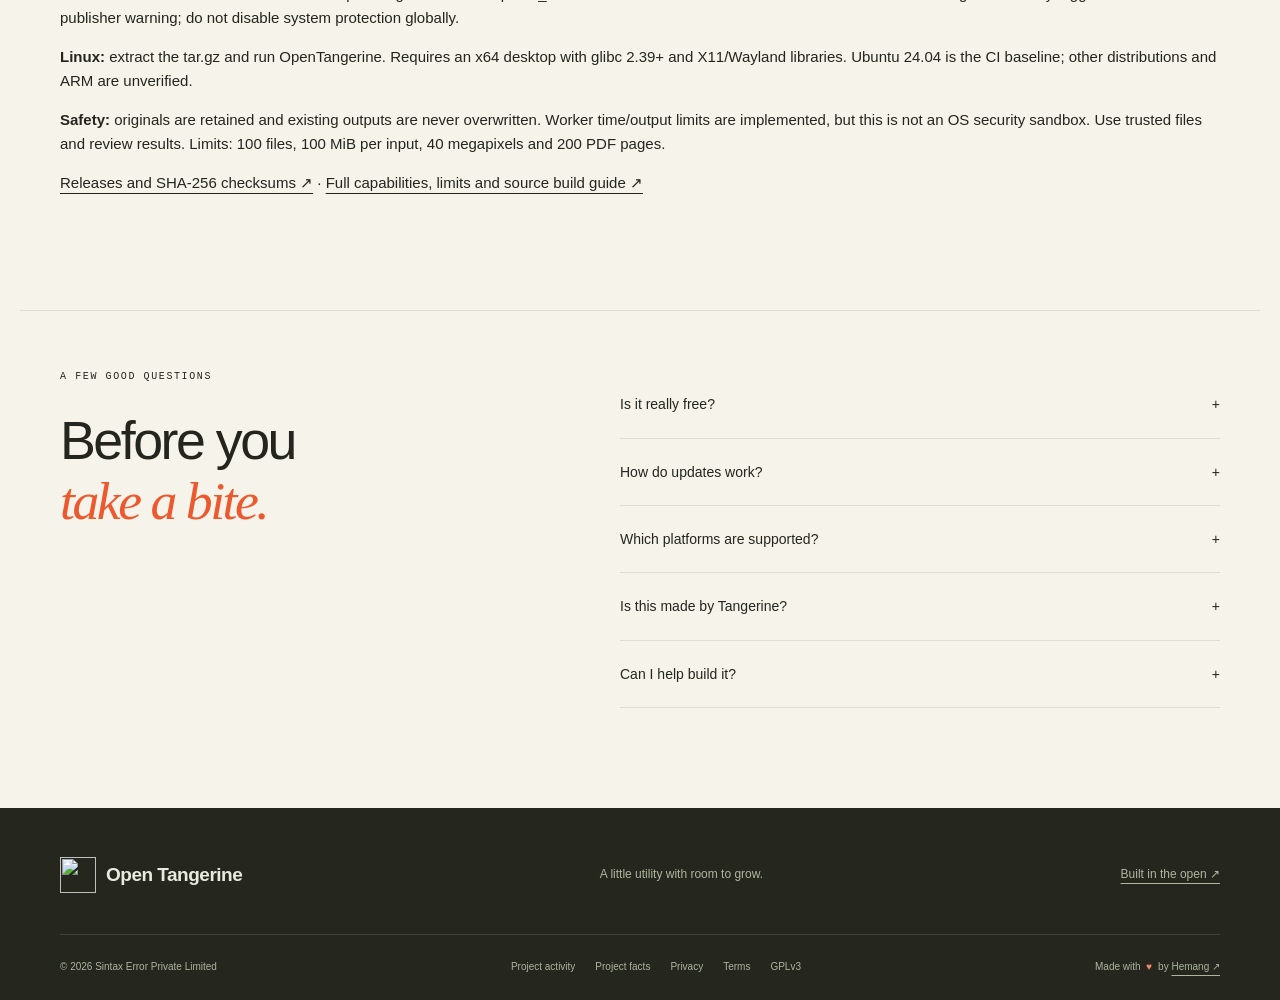
==== commit a4571f8e: "WIP: website offers 0.3.0 and says the drag wheel is opt-in Co-Authored-By: Claude Opus 5.5 <noreply" ====
--- a/docs/index.html
+++ b/docs/index.html
@@ -1,5 +1,5 @@
 <!doctype html>
-<html lang="en"><head><meta charset="utf-8"><meta name="viewport" content="width=device-width,initial-scale=1"><meta name="theme-color" content="#f6f3eb"><title>Open Tangerine — Free file converter for Mac, Windows and Linux</title><link rel="icon" href="assets/logo.svg"><link rel="stylesheet" href="assets/style.css?v=016"><script src="assets/version.js" defer></script><script src="assets/site.js?v=015" defer></script><script src="assets/demo.js?v=017" defer></script><link rel="stylesheet" href="assets/walkthrough.css?v=017"><meta name="description" content="Free, open-source local file conversion. Native Mac app and early Windows/Linux desktop edition for batch images, PDFs and optional FFmpeg media. Compare platform features."><meta name="robots" content="index,follow,max-image-preview:large"><link rel="canonical" href="https://sintaxerrorpvtltd.github.io/Open-Tangerine/"><link rel="sitemap" type="application/xml" href="https://sintaxerrorpvtltd.github.io/Open-Tangerine/sitemap.xml"><meta name="referrer" content="strict-origin-when-cross-origin"><meta property="og:type" content="website"><meta property="og:site_name" content="Open Tangerine"><meta property="og:locale" content="en_US"><meta property="og:title" content="Open Tangerine — Free file converter for Mac, Windows and Linux"><meta property="og:description" content="Free, open-source local file conversion. Native Mac app and early Windows/Linux desktop edition for batch images, PDFs and optional FFmpeg media. Compare platform features."><meta property="og:url" content="https://sintaxerrorpvtltd.github.io/Open-Tangerine/"><meta property="og:image" content="https://sintaxerrorpvtltd.github.io/Open-Tangerine/assets/social-icon.png"><meta property="og:image:width" content="512"><meta property="og:image:height" content="512"><meta property="og:image:alt" content="Open Tangerine orange app icon"><meta name="twitter:card" content="summary"><meta name="twitter:title" content="Open Tangerine — Free file converter for Mac, Windows and Linux"><meta name="twitter:description" content="Free, open-source local file conversion. Native Mac app and early Windows/Linux desktop edition for batch images, PDFs and optional FFmpeg media. Compare platform features."><meta name="twitter:image" content="https://sintaxerrorpvtltd.github.io/Open-Tangerine/assets/social-icon.png"><script type="application/ld+json">{"@context": "https://schema.org", "@graph": [{"@type": "Organization", "@id": "https://sintaxerrorpvtltd.github.io/Open-Tangerine/#organization", "name": "Sintax Error Private Limited", "url": "https://sintaxerrorpvtltd.github.io/Open-Tangerine/", "logo": "https://sintaxerrorpvtltd.github.io/Open-Tangerine/assets/social-icon.png"}, {"@type": "WebSite", "@id": "https://sintaxerrorpvtltd.github.io/Open-Tangerine/#website", "name": "Open Tangerine", "url": "https://sintaxerrorpvtltd.github.io/Open-Tangerine/", "publisher": {"@id": "https://sintaxerrorpvtltd.github.io/Open-Tangerine/#organization"}, "inLanguage": "en"}, {"@type": ["SoftwareApplication", "SoftwareSourceCode"], "@id": "https://sintaxerrorpvtltd.github.io/Open-Tangerine/#app", "name": "Open Tangerine", "url": "https://sintaxerrorpvtltd.github.io/Open-Tangerine/", "description": "Free, open-source local file conversion. Native Mac app and early Windows/Linux desktop edition for batch images, PDFs and optional FFmpeg media. Compare platform features.", "applicationCategory": "UtilitiesApplication", "operatingSystem": ["macOS 15+ (Intel and Apple silicon)", "Windows 10/11 x64 (early desktop trial)", "Linux x64, Ubuntu 24.04 / glibc 2.39+ (early desktop trial)"], "isAccessibleForFree": true, "license": "https://www.gnu.org/licenses/gpl-3.0.html", "codeRepository": "https://github.com/sintaxerrorpvtltd/Open-Tangerine", "programmingLanguage": ["Swift", "Python"], "downloadUrl": "https://github.com/sintaxerrorpvtltd/Open-Tangerine/releases", "publisher": {"@id": "https://sintaxerrorpvtltd.github.io/Open-Tangerine/#organization"}, "offers": {"@type": "Offer", "price": "0", "priceCurrency": "USD"}, "softwareRequirements": "Optional FFmpeg for many media operations", "featureList": ["Local file processing", "Image conversion and editing", "PDF merge and split", "Audio and video tools", "Manual updates via GitHub"]}]}</script><link rel="stylesheet" href="assets/analytics.css?v=1"><script src="assets/analytics.js?v=2" defer></script><script src="assets/desktop.js?v=3" defer></script></head>
+<html lang="en"><head><meta charset="utf-8"><meta name="viewport" content="width=device-width,initial-scale=1"><meta name="theme-color" content="#f6f3eb"><title>Open Tangerine — Free file converter for Mac, Windows and Linux</title><link rel="icon" href="assets/logo.svg"><link rel="stylesheet" href="assets/style.css?v=016"><script src="assets/version.js" defer></script><script src="assets/site.js?v=015" defer></script><script src="assets/demo.js?v=017" defer></script><link rel="stylesheet" href="assets/walkthrough.css?v=017"><meta name="description" content="Free, open-source local file conversion. Native Mac app and early Windows/Linux desktop edition for batch images, PDFs and optional FFmpeg media. Compare platform features."><meta name="robots" content="index,follow,max-image-preview:large"><link rel="canonical" href="https://sintaxerrorpvtltd.github.io/Open-Tangerine/"><link rel="sitemap" type="application/xml" href="https://sintaxerrorpvtltd.github.io/Open-Tangerine/sitemap.xml"><meta name="referrer" content="strict-origin-when-cross-origin"><meta property="og:type" content="website"><meta property="og:site_name" content="Open Tangerine"><meta property="og:locale" content="en_US"><meta property="og:title" content="Open Tangerine — Free file converter for Mac, Windows and Linux"><meta property="og:description" content="Free, open-source local file conversion. Native Mac app and early Windows/Linux desktop edition for batch images, PDFs and optional FFmpeg media. Compare platform features."><meta property="og:url" content="https://sintaxerrorpvtltd.github.io/Open-Tangerine/"><meta property="og:image" content="https://sintaxerrorpvtltd.github.io/Open-Tangerine/assets/social-icon.png"><meta property="og:image:width" content="512"><meta property="og:image:height" content="512"><meta property="og:image:alt" content="Open Tangerine orange app icon"><meta name="twitter:card" content="summary"><meta name="twitter:title" content="Open Tangerine — Free file converter for Mac, Windows and Linux"><meta name="twitter:description" content="Free, open-source local file conversion. Native Mac app and early Windows/Linux desktop edition for batch images, PDFs and optional FFmpeg media. Compare platform features."><meta name="twitter:image" content="https://sintaxerrorpvtltd.github.io/Open-Tangerine/assets/social-icon.png"><script type="application/ld+json">{"@context": "https://schema.org", "@graph": [{"@type": "Organization", "@id": "https://sintaxerrorpvtltd.github.io/Open-Tangerine/#organization", "name": "Sintax Error Private Limited", "url": "https://sintaxerrorpvtltd.github.io/Open-Tangerine/", "logo": "https://sintaxerrorpvtltd.github.io/Open-Tangerine/assets/social-icon.png"}, {"@type": "WebSite", "@id": "https://sintaxerrorpvtltd.github.io/Open-Tangerine/#website", "name": "Open Tangerine", "url": "https://sintaxerrorpvtltd.github.io/Open-Tangerine/", "publisher": {"@id": "https://sintaxerrorpvtltd.github.io/Open-Tangerine/#organization"}, "inLanguage": "en"}, {"@type": ["SoftwareApplication", "SoftwareSourceCode"], "@id": "https://sintaxerrorpvtltd.github.io/Open-Tangerine/#app", "name": "Open Tangerine", "url": "https://sintaxerrorpvtltd.github.io/Open-Tangerine/", "description": "Free, open-source local file conversion. Native Mac app and early Windows/Linux desktop edition for batch images, PDFs and optional FFmpeg media. Compare platform features.", "applicationCategory": "UtilitiesApplication", "operatingSystem": ["macOS 15+ (Intel and Apple silicon)", "Windows 10/11 x64 (early desktop trial)", "Linux x64, Ubuntu 24.04 / glibc 2.39+ (early desktop trial)"], "isAccessibleForFree": true, "license": "https://www.gnu.org/licenses/gpl-3.0.html", "codeRepository": "https://github.com/sintaxerrorpvtltd/Open-Tangerine", "programmingLanguage": ["Swift", "Python"], "downloadUrl": "https://github.com/sintaxerrorpvtltd/Open-Tangerine/releases", "publisher": {"@id": "https://sintaxerrorpvtltd.github.io/Open-Tangerine/#organization"}, "offers": {"@type": "Offer", "price": "0", "priceCurrency": "USD"}, "softwareRequirements": "Optional FFmpeg for many media operations", "featureList": ["Local file processing", "Image conversion and editing", "PDF merge and split", "Audio and video tools", "Manual updates via GitHub"]}]}</script><link rel="stylesheet" href="assets/analytics.css?v=1"><script src="assets/analytics.js?v=2" defer></script><script src="assets/desktop.js?v=4" defer></script></head>
 <body><a class="skip" href="#main">Skip to content</a><header class="nav wrap"><a class="brand" href="./"><img src="assets/logo.svg" width="34" height="34" alt="">Open Tangerine<span class="beta">TRIAL</span></a><nav aria-label="Main"><a href="#features">The toolbox</a><a href="https://github.com/sintaxerrorpvtltd/Open-Tangerine">GitHub ↗</a><a class="small-button" href="#download">Get the app <span>↓</span></a></nav></header>
 <main id="main"><section class="hero wrap"><div class="hero-copy"><p class="eyebrow"><span class="dot"></span> LOCAL FILES. LESS FUSS.</p><h1>Drag. Choose.<br><em>Already done.</em></h1><p class="intro">A file converter and toolbox, right where your files are.</p><div class="actions"><a class="button orange" href="#download">Choose your platform <span>↓</span></a><a class="text-link" href="#playground">See it in motion ↓</a></div><p class="micro">Free & open source · Mac · Windows / Linux early trial</p><p class="listing-badge"><a href="https://www.trymacapps.com" target="_blank" rel="noopener">
   <img src="https://www.trymacapps.com/badge.png" alt="Featured on TryMacApps" width="200" height="67" />
@@ -42,6 +42,6 @@
 <details class="coverage"><summary>What’s supported — and what’s still a work in progress <span>+</span></summary><div><p><b>Images:</b> PNG, JPEG, HEIC, TIFF, BMP, WebP, AVIF and SVG input routes. Select several files and convert them together to a common destination format. Availability depends on the destination codec. PNG → HEIC has been confirmed in the normal Mac app. WebP has a built-in lossless fallback; AVIF depends on an available codec.</p><p><b>PDF & text:</b> merge, split, page organization, text/image extraction, text-to-PDF and some DOCX routes. No universal Office converter or OCR.</p><p><b>Media & subtitles:</b> audio/video conversion and editing; SRT, VTT and text. Many routes need a separately installed FFmpeg. Codec support varies.</p><p><b>Limits:</b> native image loading is limited to 100 MB and 40 megapixels. Archive conversion is disabled. Background framing does not remove backgrounds. Redaction and metadata tools are not certified anonymization tools. Not every route has been tested end to end.</p><a href="https://github.com/sintaxerrorpvtltd/Open-Tangerine#features-in-this-trial">Read the complete feature list ↗</a></div></details></section>
 <section class="wrap section download" id="download"><div><p class="eyebrow">03 / MAKE YOURSELF AT HOME</p><h2>A fresh start<br>for your <em>files.</em></h2><p class="intro">Choose the native Mac app below, or <a href="#desktop">Windows / Linux desktop trial</a>.<br>Platform features differ; check before downloading.</p><div class="download-card"><div class="download-title"><img src="assets/logo.svg" alt="" width="56" height="56"><div><h3>Open Tangerine</h3><p id="release-label">Checking the latest release…</p></div></div><p id="version-status" role="status">You can also browse all releases on GitHub.</p><a class="button orange download-link" id="download-link" href="https://github.com/sintaxerrorpvtltd/Open-Tangerine/releases">View downloads on GitHub <span>↓</span></a><p class="micro">macOS 15+ · Intel &amp; Apple silicon · Free developer trial</p><p class="notice"><b>Before you download:</b> this trial is not Apple-notarized. Expect an Apple verification warning on first launch. Read the opening steps alongside this download before installing.</p><div class="download-links"><a href="https://github.com/sintaxerrorpvtltd/Open-Tangerine/releases" id="release-notes">Release notes & checksums ↗</a><a href="https://github.com/sintaxerrorpvtltd/Open-Tangerine">Source code ↗</a></div></div></div>
 <div class="installation"><h3>No Terminal required for the download.</h3><ol><li><b>Download & unzip</b><p>Choose the ZIP for your Mac from the release. Double-click it in Downloads to extract Open Tangerine.</p></li><li><b>Move it into Applications</b><p>Drag Open Tangerine into Applications. Updating? Quit the running app first, then choose Replace when Finder asks. Back up your previous copy if you want a rollback.</p></li><li><b>Open it & check the menu bar</b><p>Open Tangerine lives in the menu bar. Drag a file and use Shift for conversion, Command for tools, or Control for actions.</p></li></ol><details open><summary>Apple shows “Done” and “Move to Bin”? <span>+</span></summary><p>This “Apple cannot verify” warning means Apple has not verified this trial; it is different from a message saying malware was detected. It is not proof that the app is safe, either. Click Done, then open System Settings → Privacy &amp; Security. If the warning says Apple cannot check the app or the developer cannot be verified, review <a href="https://support.apple.com/en-in/102445">Apple’s opening guidance</a>. Only if you trust the exact download, use the per-app Open Anyway option in System Settings → Privacy & Security, if available.</p><p>If macOS says the app is damaged or contains malware, stop and <a href="https://github.com/sintaxerrorpvtltd/Open-Tangerine/issues">report the exact message</a>. Do not disable Gatekeeper or strip quarantine flags. Building from source is another option for developers.</p></details></div></section>
-<section class="wrap section" id="desktop"><p class="eyebrow">WINDOWS &amp; LINUX / EARLY DESKTOP EDITION</p><h2>Same local idea.<br><em>More desktops.</em></h2><p class="intro">Drop files into the app window, choose an output and convert a batch. This first desktop edition has a smaller toolbox than the Mac app.</p><p id="desktop-status" role="status">Checking verified desktop packages…</p><div class="actions"><a class="button orange download-link" id="windows-download" aria-disabled="true">Checking Windows package…</a><a class="button download-link" id="linux-download" aria-disabled="true">Checking Linux package…</a></div><p class="micro">Windows 10/11 x64 · Ubuntu 24.04 / compatible Linux x64 · Unsigned early trial</p><div class="installation"><h3>What is included?</h3><p>Batch image conversion (PNG, JPEG, WebP, AVIF, HEIC, TIFF, BMP; HEIC and SVG input); image resize/rotation; image to PDF or DOCX; several files (even mixed images, text, PDFs and Office documents) into one A4 PDF or Word file; PDF merge, split, text extraction, pages to images and PDF to DOCX; text to PDF, images and subtitles; SRT/VTT conversion; SHA-256 checksums. 24 editing tools include a 17-control photo editor, crop, resize, redact photos and video, bleep audio, trim, compress and metadata cleaning. Optional FFmpeg, Tesseract OCR and LibreOffice (Office to PDF) are separately installed tools you select; video and audio conversion covers MP4, WebM, MOV, MKV, AVI, WMV, GIF, MP3, M4A, WAV, FLAC, Ogg, Opus, AIFF and WMA.</p><p><b>Platform differences:</b> Windows adds a drag wheel from Explorer and the desktop (Shift to convert, Alt for tools, Ctrl+Shift for file actions), a tray icon, optional start with Windows and per-app exclusions in Settings. Both editions show the community glass format picker beside the file list; Linux uses the app window and a Tools button. The physical Mac notch is not included. See the <a href="https://github.com/sintaxerrorpvtltd/Open-Tangerine/blob/main/Desktop/README.md">desktop guide</a> for exact capabilities and limits. The motion demo above illustrates the Mac app.</p><h3>Install the portable edition</h3><p><b>Windows:</b> extract the whole ZIP and run OpenTangerine.exe. Keep the _internal folder beside it. No administrator installation. This unsigned trial may trigger an unknown-publisher warning; do not disable system protection globally.</p><p><b>Linux:</b> extract the tar.gz and run OpenTangerine. Requires an x64 desktop with glibc 2.39+ and X11/Wayland libraries. Ubuntu 24.04 is the CI baseline; other distributions and ARM are unverified.</p><p><b>Safety:</b> originals are retained and existing outputs are never overwritten. Worker time/output limits are implemented, but this is not an OS security sandbox. Use trusted files and review results. Limits: 100 files, 100 MiB per input, 40 megapixels and 200 PDF pages.</p><p><a href="https://github.com/sintaxerrorpvtltd/Open-Tangerine/releases">Releases and SHA-256 checksums ↗</a> · <a href="https://github.com/sintaxerrorpvtltd/Open-Tangerine/blob/main/Desktop/README.md">Full capabilities, limits and source build guide ↗</a></p></div></section>
+<section class="wrap section" id="desktop"><p class="eyebrow">WINDOWS &amp; LINUX / EARLY DESKTOP EDITION</p><h2>Same local idea.<br><em>More desktops.</em></h2><p class="intro">Drop files into the app window, choose an output and convert a batch. This first desktop edition has a smaller toolbox than the Mac app.</p><p id="desktop-status" role="status">Checking verified desktop packages…</p><div class="actions"><a class="button orange download-link" id="windows-download" aria-disabled="true">Checking Windows package…</a><a class="button download-link" id="linux-download" aria-disabled="true">Checking Linux package…</a></div><p class="micro">Windows 10/11 x64 · Ubuntu 24.04 / compatible Linux x64 · Unsigned early trial</p><div class="installation"><h3>What is included?</h3><p>Batch image conversion (PNG, JPEG, WebP, AVIF, HEIC, TIFF, BMP; HEIC and SVG input); image resize/rotation; image to PDF or DOCX; several files (even mixed images, text, PDFs and Office documents) into one A4 PDF or Word file; PDF merge, split, text extraction, pages to images and PDF to DOCX; text to PDF, images and subtitles; SRT/VTT conversion; SHA-256 checksums. 24 editing tools include a 17-control photo editor, crop, resize, redact photos and video, bleep audio, trim, compress and metadata cleaning. Optional FFmpeg, Tesseract OCR and LibreOffice (Office to PDF) are separately installed tools you select; video and audio conversion covers MP4, WebM, MOV, MKV, AVI, WMV, GIF, MP3, M4A, WAV, FLAC, Ogg, Opus, AIFF and WMA.</p><p><b>Platform differences:</b> Windows adds an opt-in drag wheel from Explorer and the desktop (Shift to convert, Alt for tools, Ctrl+Shift for file actions), a tray icon, optional start with Windows and per-app exclusions in Settings. Both editions show the community glass format picker beside the file list; Linux uses the app window and a Tools button. The physical Mac notch is not included. See the <a href="https://github.com/sintaxerrorpvtltd/Open-Tangerine/blob/main/Desktop/README.md">desktop guide</a> for exact capabilities and limits. The motion demo above illustrates the Mac app.</p><h3>Install the portable edition</h3><p><b>Windows:</b> extract the whole ZIP and run OpenTangerine.exe. Keep the _internal folder beside it. No administrator installation. This unsigned trial may trigger an unknown-publisher warning; do not disable system protection globally.</p><p><b>Linux:</b> extract the tar.gz and run OpenTangerine. Requires an x64 desktop with glibc 2.39+ and X11/Wayland libraries. Ubuntu 24.04 is the CI baseline; other distributions and ARM are unverified.</p><p><b>Safety:</b> originals are retained and existing outputs are never overwritten. Worker time/output limits are implemented, but this is not an OS security sandbox. Use trusted files and review results. Limits: 100 files, 100 MiB per input, 40 megapixels and 200 PDF pages.</p><p><a href="https://github.com/sintaxerrorpvtltd/Open-Tangerine/releases">Releases and SHA-256 checksums ↗</a> · <a href="https://github.com/sintaxerrorpvtltd/Open-Tangerine/blob/main/Desktop/README.md">Full capabilities, limits and source build guide ↗</a></p></div></section>
 <section class="wrap faq section"><div><p class="eyebrow">A FEW GOOD QUESTIONS</p><h2>Before you<br><em>take a bite.</em></h2></div><div><details><summary>Is it really free? <span>+</span></summary><p>Yes. Open Tangerine has no account, subscription or conversion quota. Its source is licensed under GPL-3.0-only. Optional third-party tools have their own licenses.</p></details><details><summary>How do updates work? <span>+</span></summary><p>The app checks GitHub for a published release and opens this download page with your app version. This page tells you whether a newer version is available. Download it, quit the old app and replace it manually. It does not silently install anything.</p></details><details><summary>Which platforms are supported? <span>+</span></summary><p>The native app targets macOS 15+ with a universal Intel/Apple silicon build. A separate early desktop edition targets Windows 10/11 x64 and Linux x64 (Ubuntu 24.04 baseline). Features differ: the notch is Mac-only; Windows has an Explorer/Desktop drag wheel (Shift, Alt, Ctrl+Shift), while Linux uses the app window. Intel hardware configurations, Windows ARM and Linux ARM remain unverified. Some operations require FFmpeg.</p></details><details><summary>Is this made by Tangerine? <span>+</span></summary><p>No. Open Tangerine is an independent project by Sintax Error Private Limited, with its own artwork. It builds on Satsuma with the original MIT attribution preserved.</p></details><details><summary>Can I help build it? <span>+</span></summary><p>Please do. Report a reproducible issue or propose a focused improvement on <a href="https://github.com/sintaxerrorpvtltd/Open-Tangerine">GitHub</a>. Avoid uploading private files to public issues.</p></details></div></section>
 </main><footer><div class="wrap"><div class="footer-top"><a class="brand" href="./"><img src="assets/logo.svg" width="36" height="36" alt="">Open Tangerine</a><p>A little utility with room to grow.</p><a href="https://github.com/sintaxerrorpvtltd/Open-Tangerine">Built in the open ↗</a></div><div class="footer-bottom"><span>© 2026 Sintax Error Private Limited</span><nav aria-label="Legal"><a href="stats.html">Project activity</a><a href="llms.txt">Project facts</a><a href="privacy.html">Privacy</a><a href="terms.html">Terms</a><a href="https://github.com/sintaxerrorpvtltd/Open-Tangerine/blob/main/LICENSE">GPLv3</a></nav><span>Made with <span class="heart" aria-label="love">♥</span> by <a href="https://www.instagram.com/hemaangg/">Hemang ↗</a></span></div></div></footer></body></html>
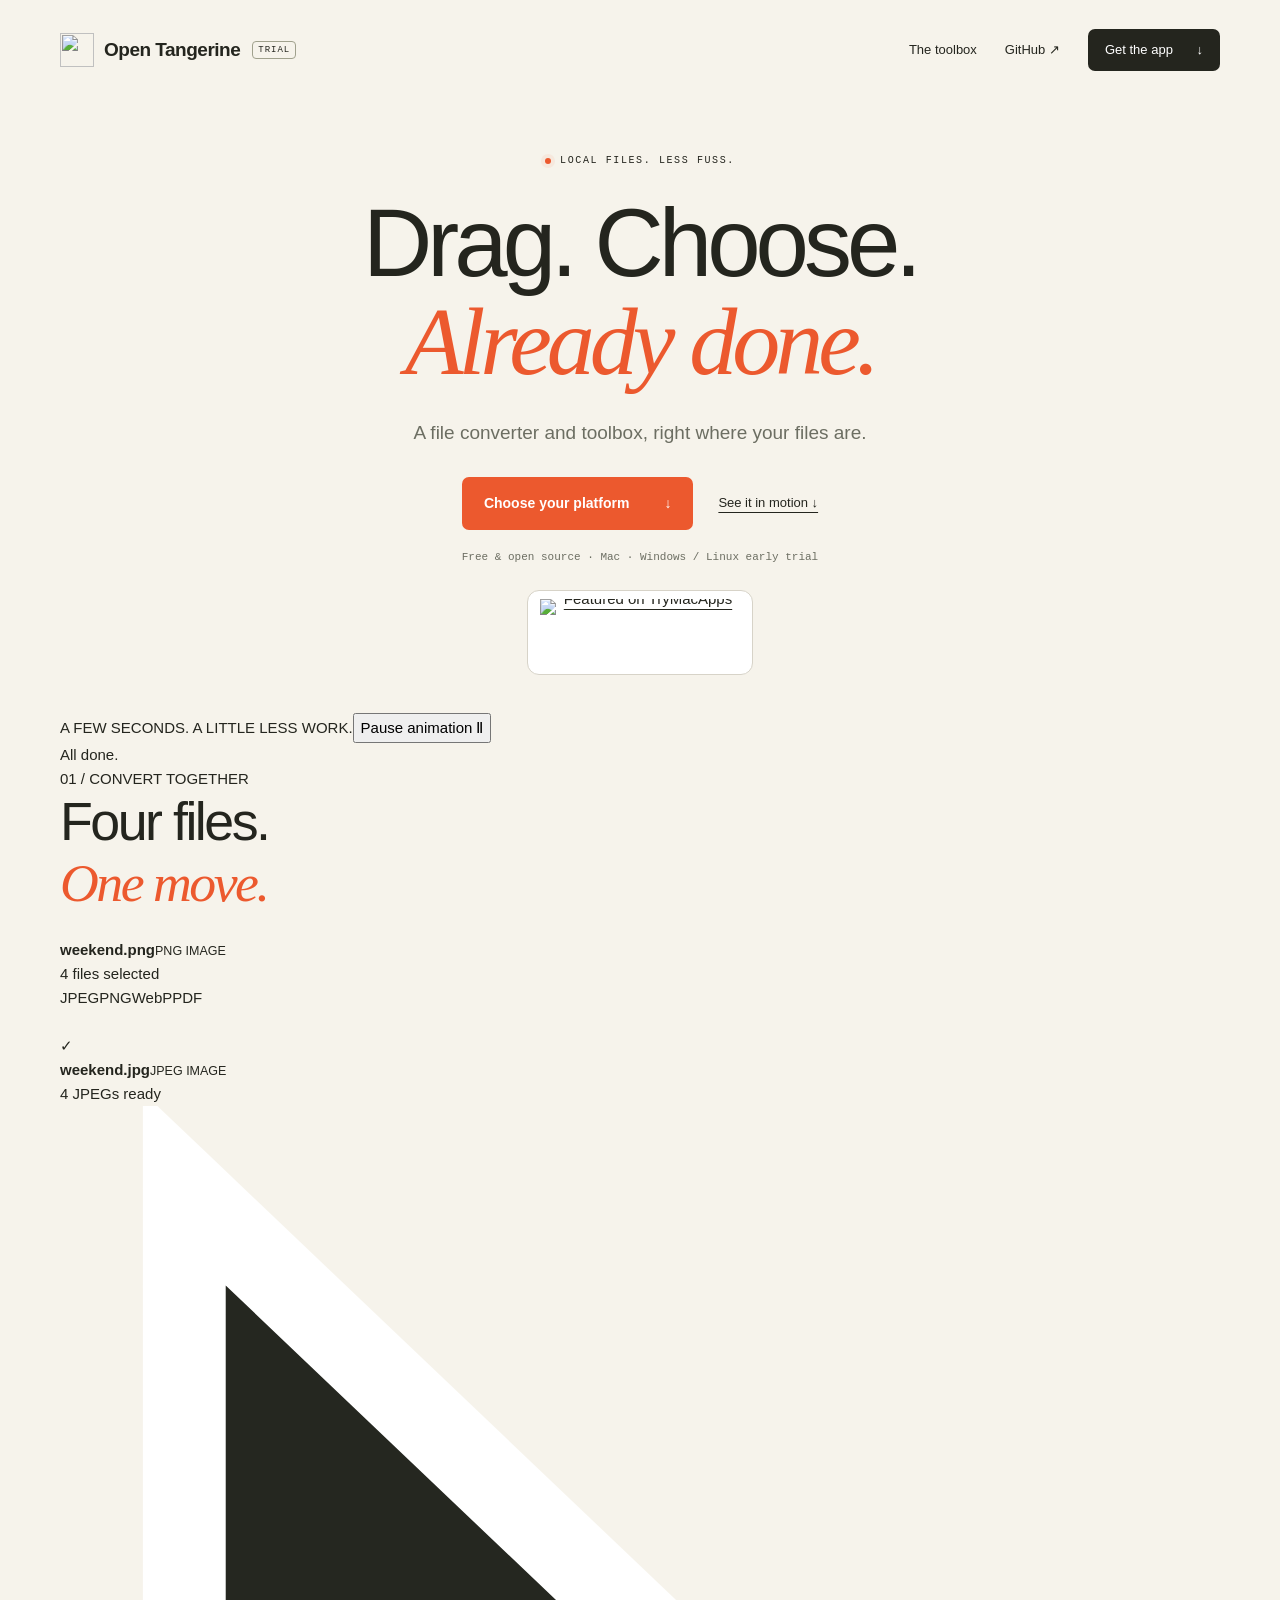
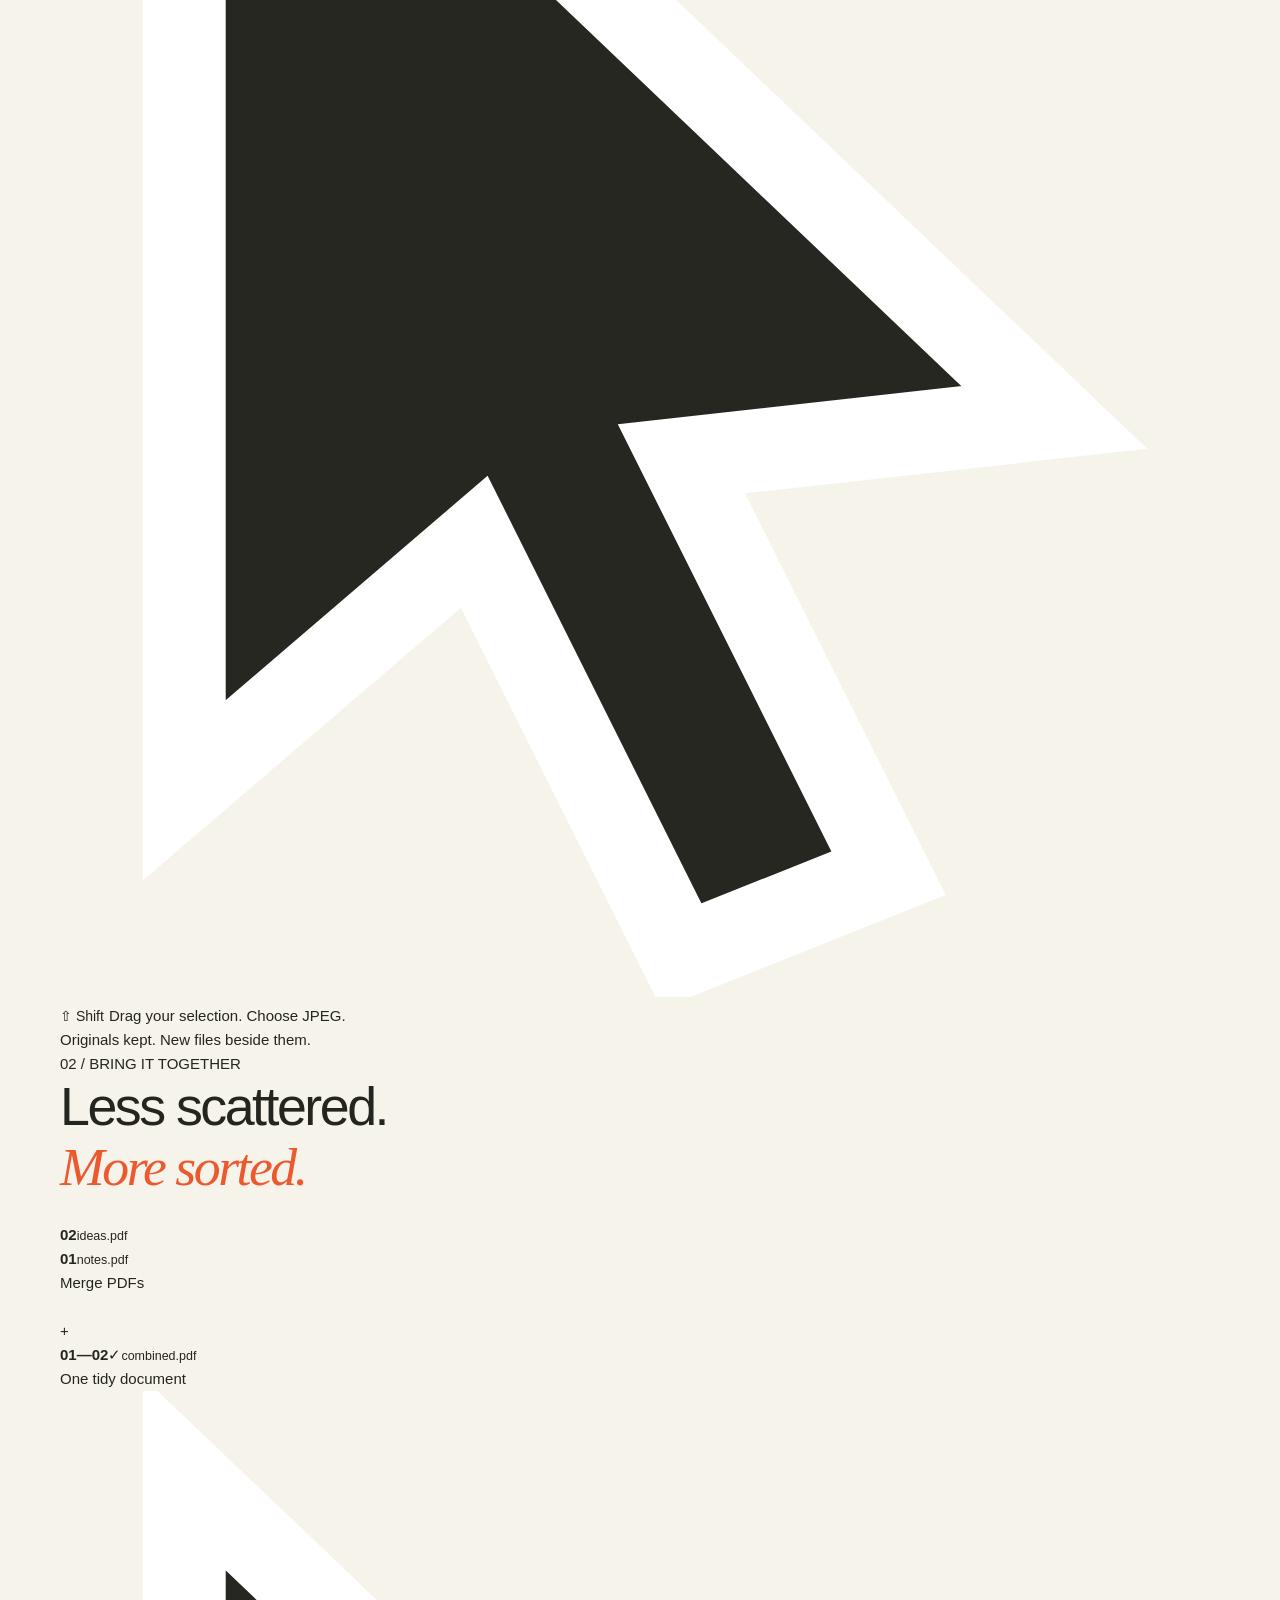
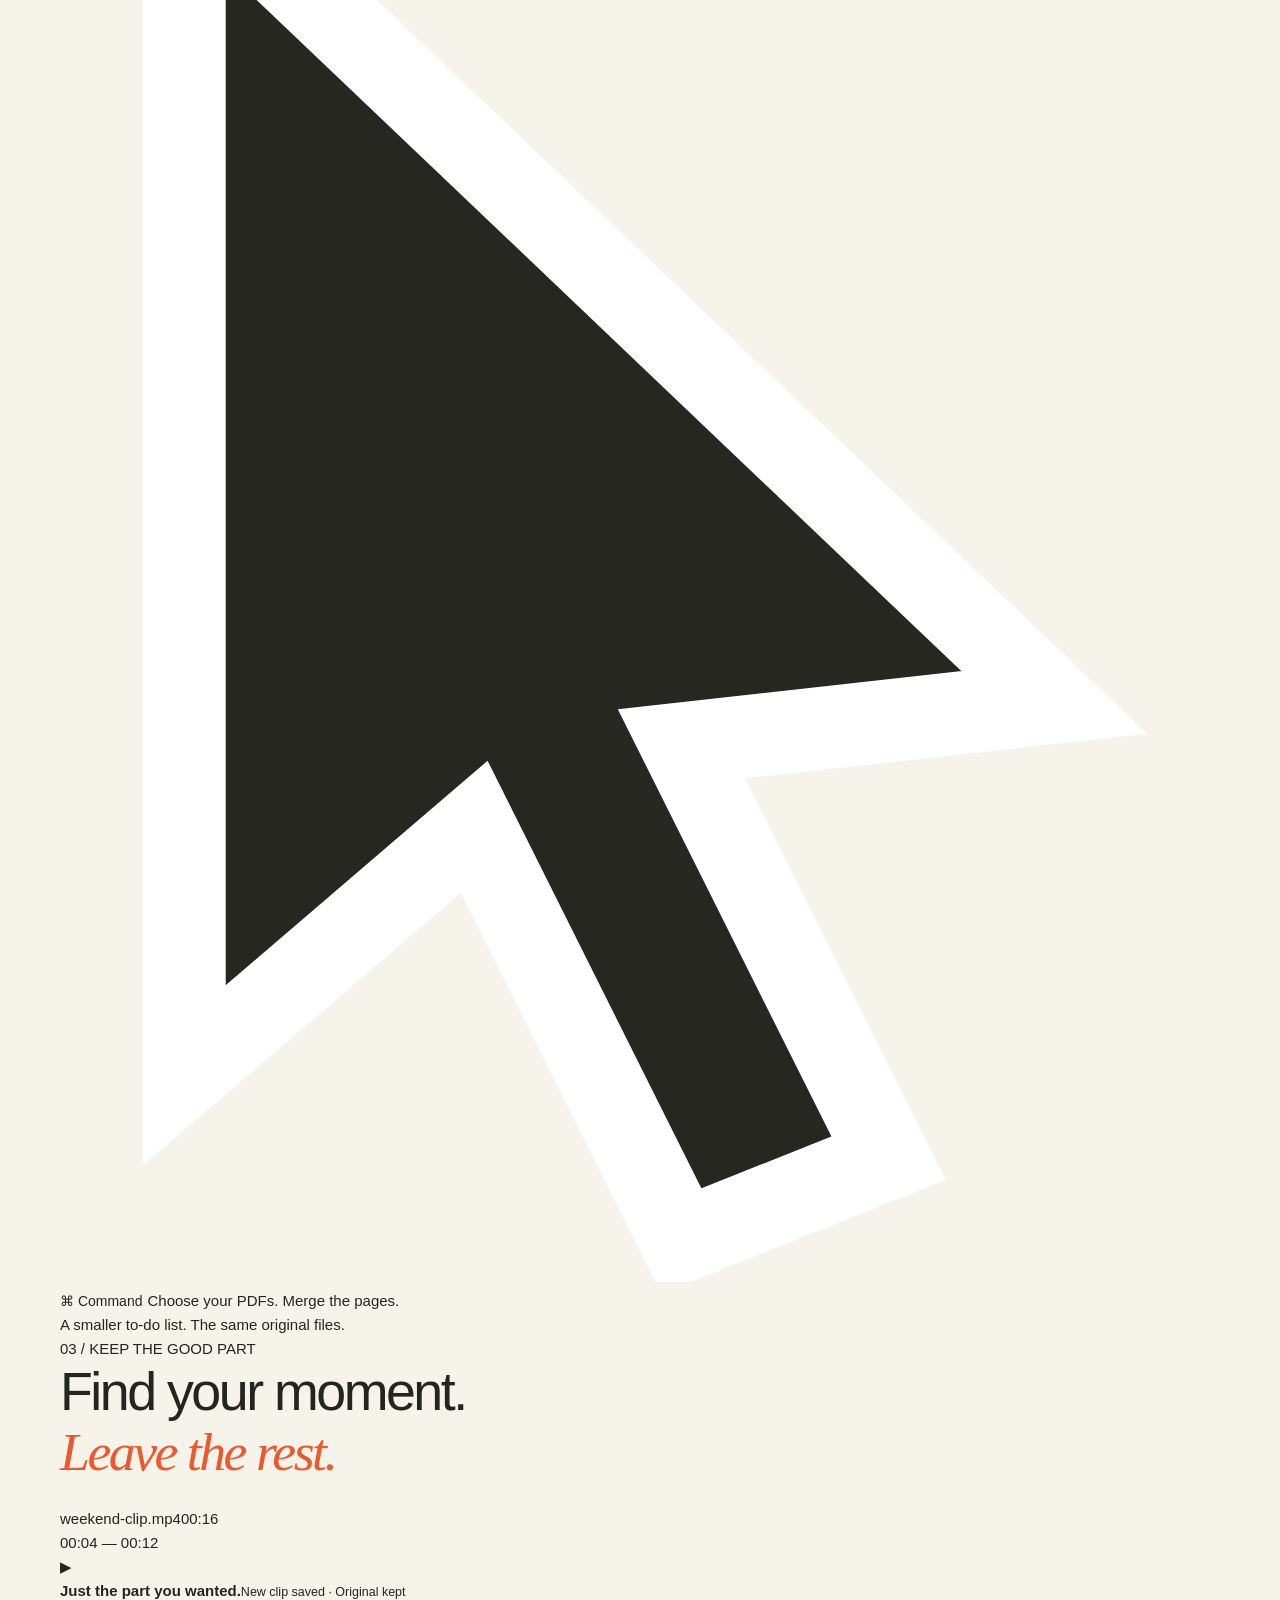
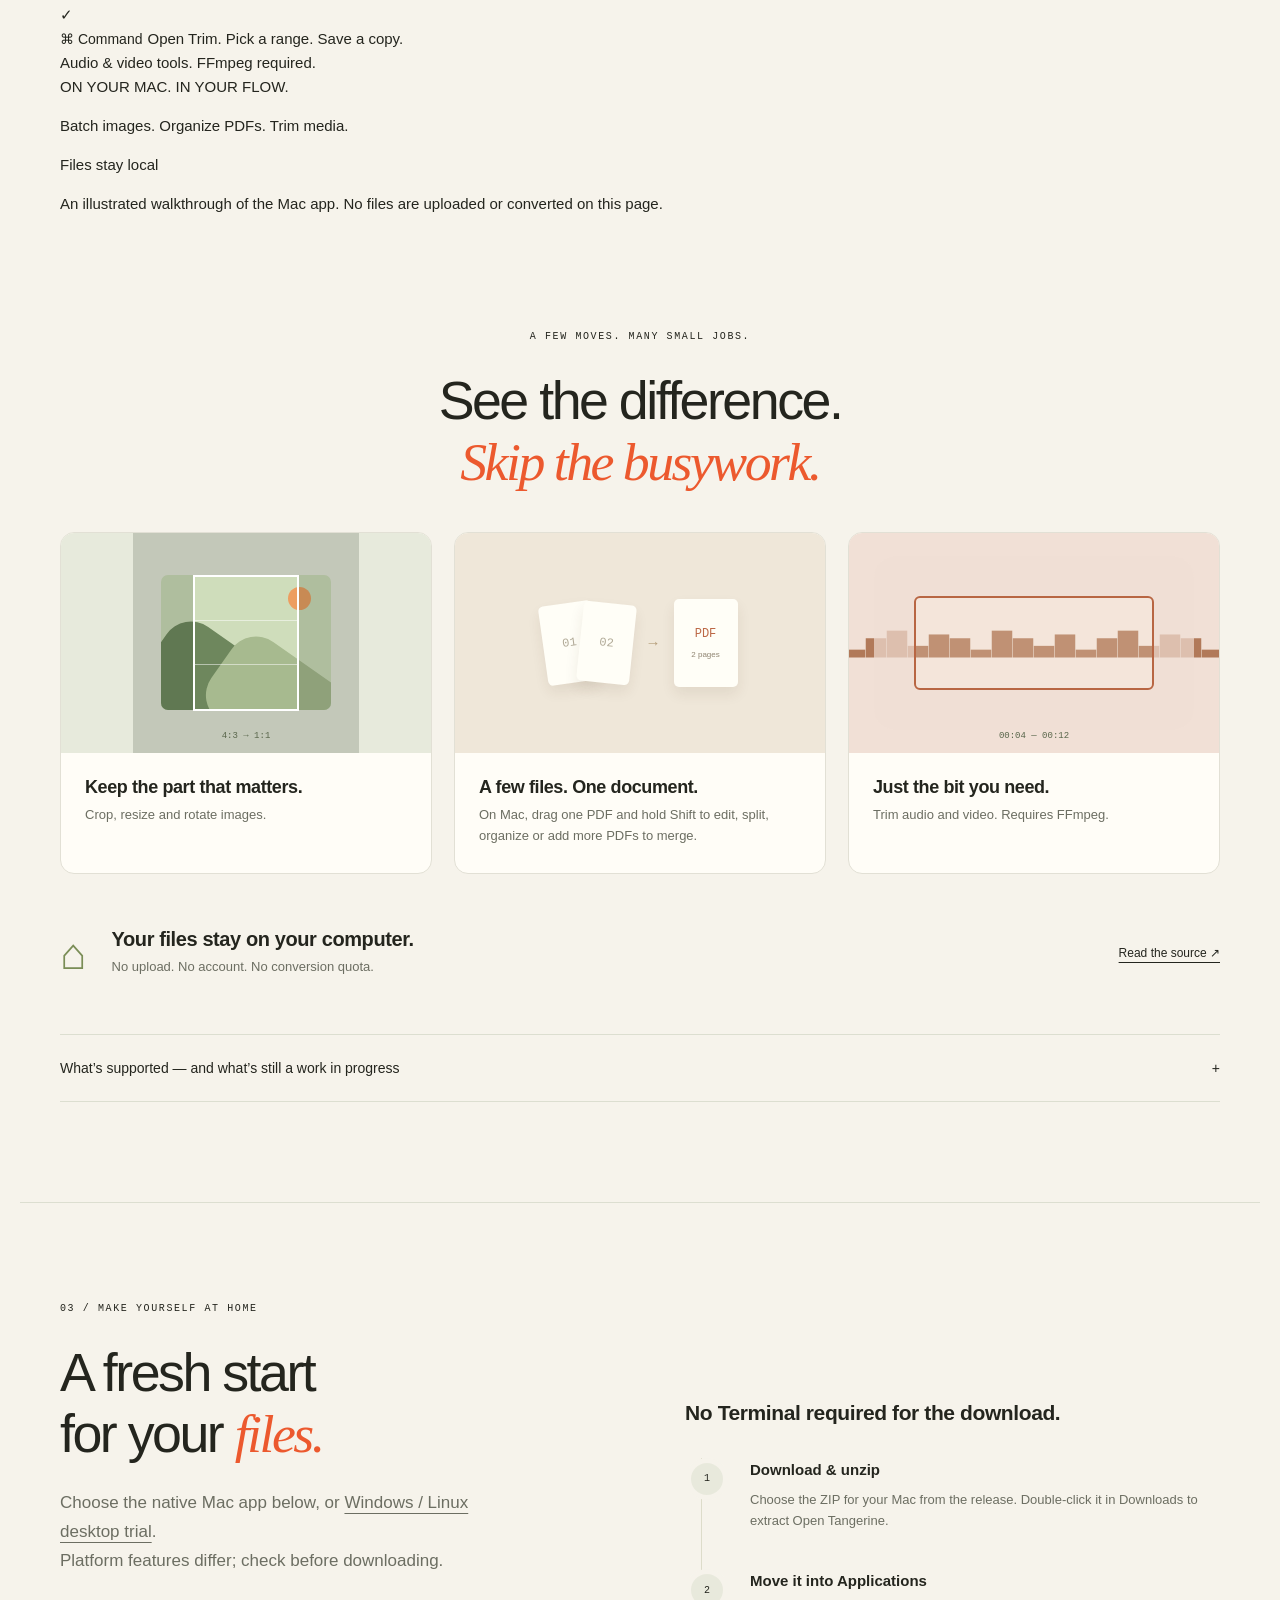
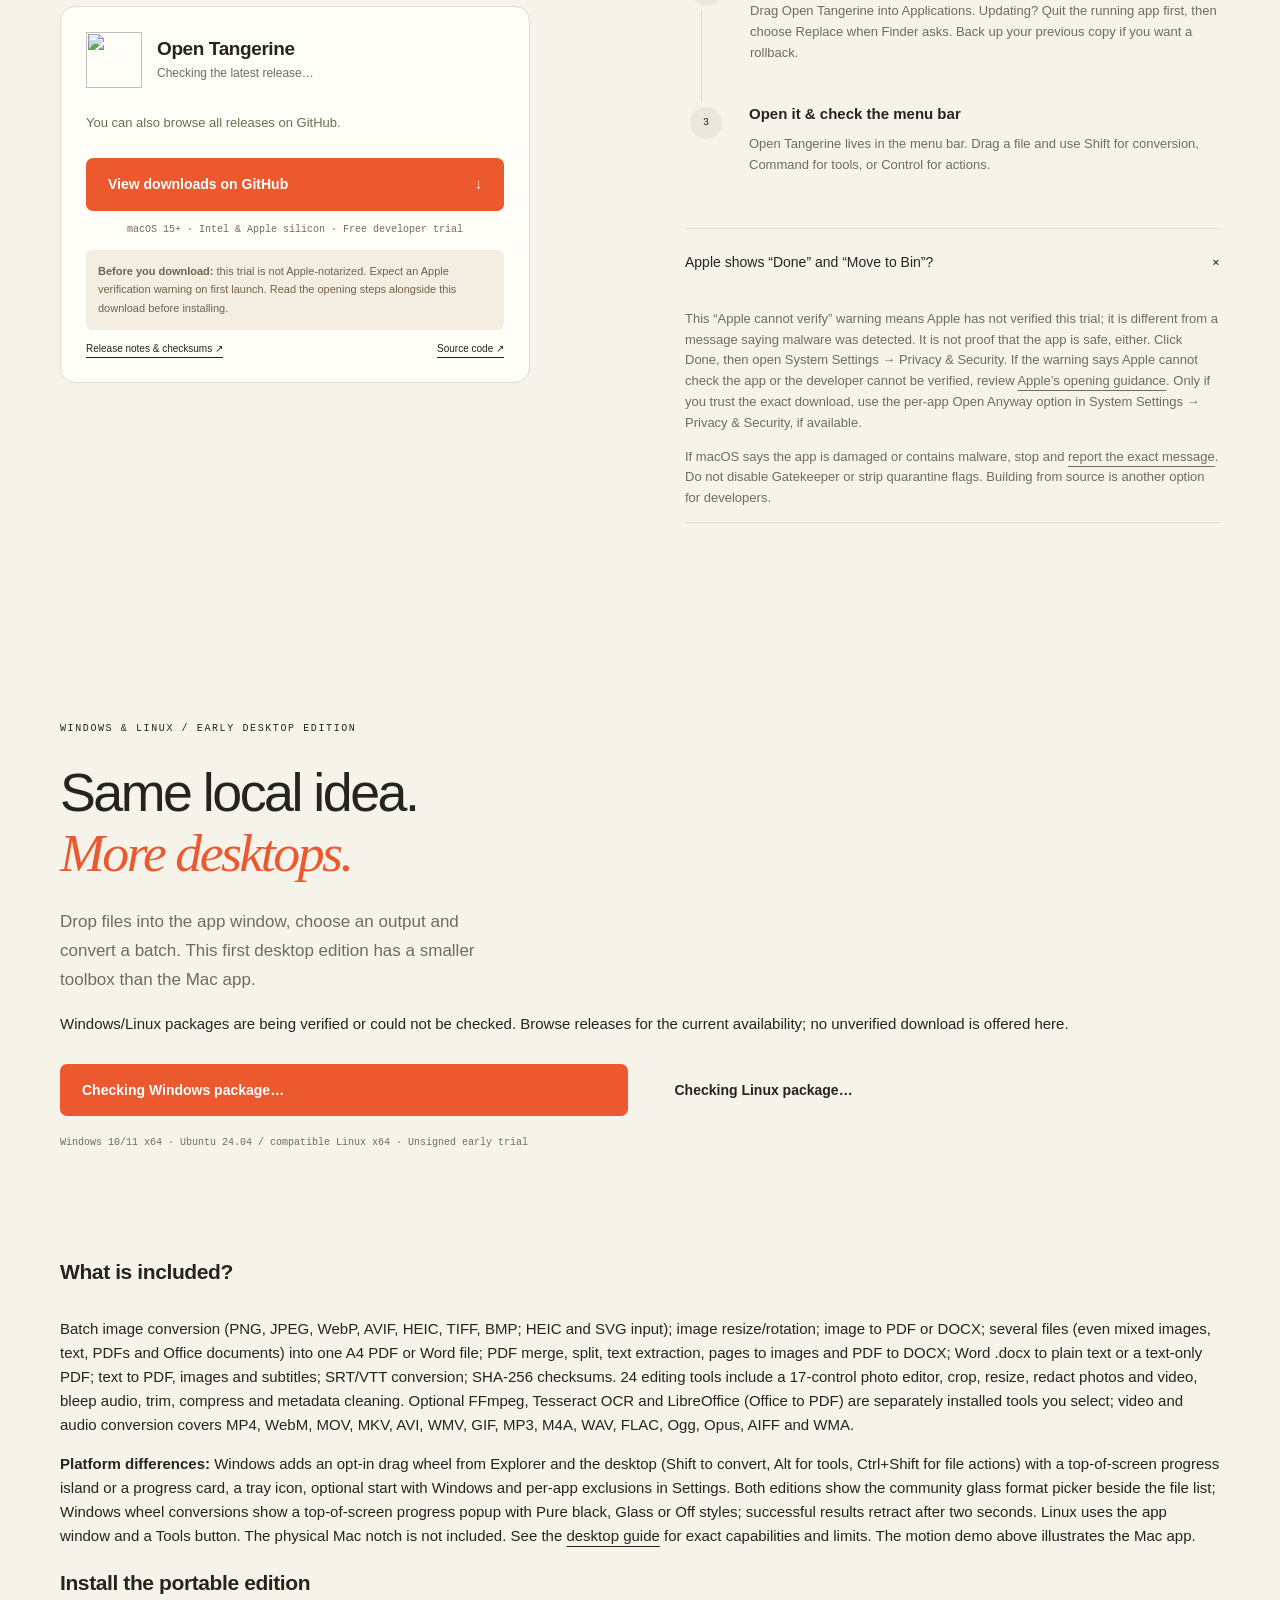
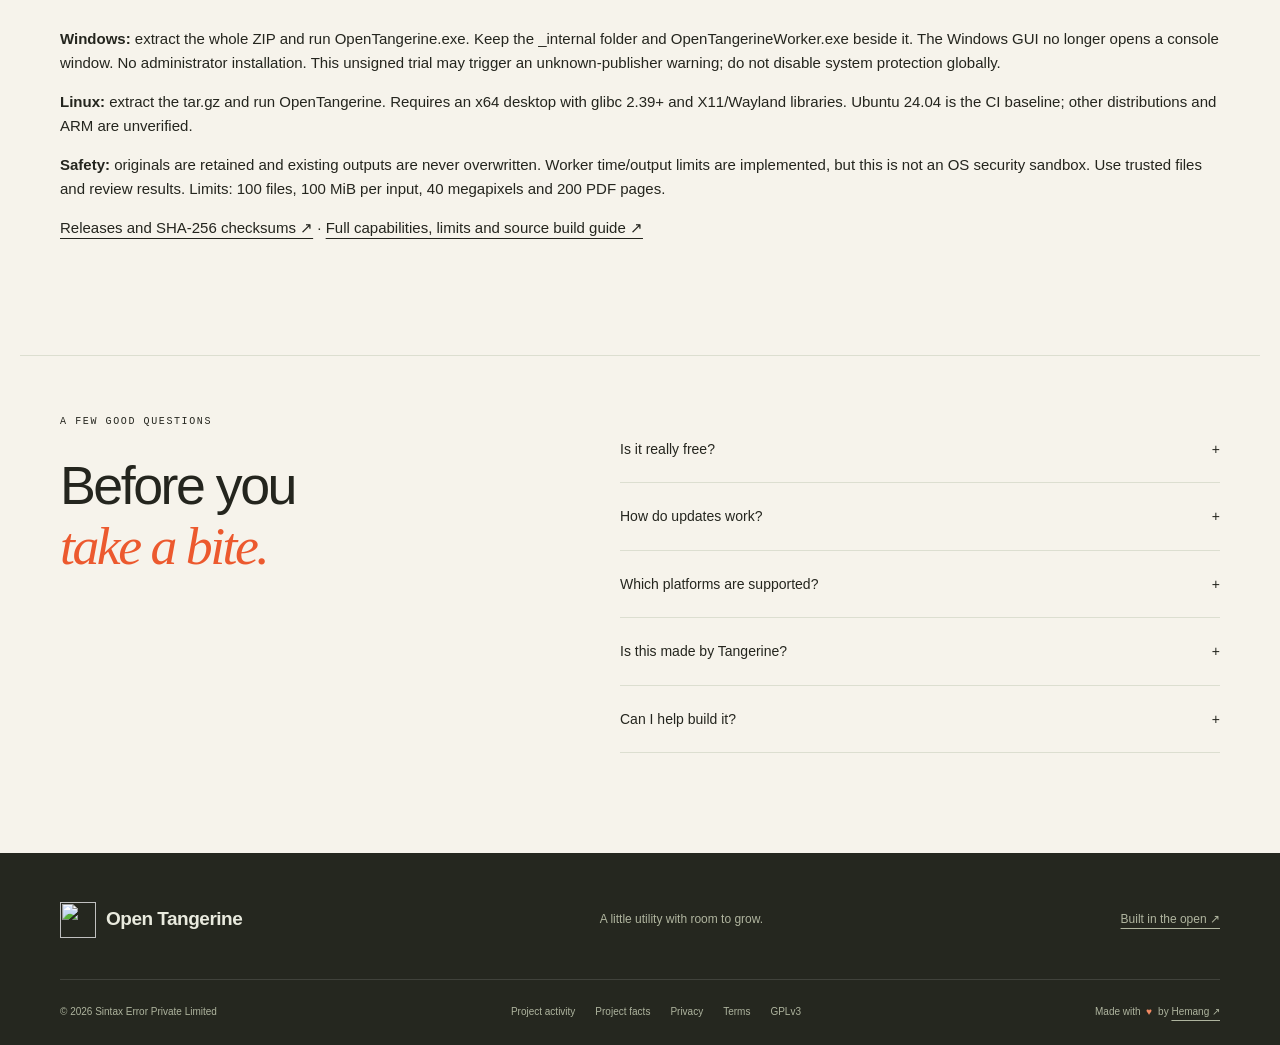
==== commit d8c98d1a: "Website: Desktop 0.3.0 and privacy policy Download script offers 0.3.0; homepage and llms.txt descri" ====
--- a/docs/index.html
+++ b/docs/index.html
@@ -1,5 +1,5 @@
 <!doctype html>
-<html lang="en"><head><meta charset="utf-8"><meta name="viewport" content="width=device-width,initial-scale=1"><meta name="theme-color" content="#f6f3eb"><title>Open Tangerine — Free file converter for Mac, Windows and Linux</title><link rel="icon" href="assets/logo.svg"><link rel="stylesheet" href="assets/style.css?v=016"><script src="assets/version.js" defer></script><script src="assets/site.js?v=015" defer></script><script src="assets/demo.js?v=017" defer></script><link rel="stylesheet" href="assets/walkthrough.css?v=017"><meta name="description" content="Free, open-source local file conversion. Native Mac app and early Windows/Linux desktop edition for batch images, PDFs and optional FFmpeg media. Compare platform features."><meta name="robots" content="index,follow,max-image-preview:large"><link rel="canonical" href="https://sintaxerrorpvtltd.github.io/Open-Tangerine/"><link rel="sitemap" type="application/xml" href="https://sintaxerrorpvtltd.github.io/Open-Tangerine/sitemap.xml"><meta name="referrer" content="strict-origin-when-cross-origin"><meta property="og:type" content="website"><meta property="og:site_name" content="Open Tangerine"><meta property="og:locale" content="en_US"><meta property="og:title" content="Open Tangerine — Free file converter for Mac, Windows and Linux"><meta property="og:description" content="Free, open-source local file conversion. Native Mac app and early Windows/Linux desktop edition for batch images, PDFs and optional FFmpeg media. Compare platform features."><meta property="og:url" content="https://sintaxerrorpvtltd.github.io/Open-Tangerine/"><meta property="og:image" content="https://sintaxerrorpvtltd.github.io/Open-Tangerine/assets/social-icon.png"><meta property="og:image:width" content="512"><meta property="og:image:height" content="512"><meta property="og:image:alt" content="Open Tangerine orange app icon"><meta name="twitter:card" content="summary"><meta name="twitter:title" content="Open Tangerine — Free file converter for Mac, Windows and Linux"><meta name="twitter:description" content="Free, open-source local file conversion. Native Mac app and early Windows/Linux desktop edition for batch images, PDFs and optional FFmpeg media. Compare platform features."><meta name="twitter:image" content="https://sintaxerrorpvtltd.github.io/Open-Tangerine/assets/social-icon.png"><script type="application/ld+json">{"@context": "https://schema.org", "@graph": [{"@type": "Organization", "@id": "https://sintaxerrorpvtltd.github.io/Open-Tangerine/#organization", "name": "Sintax Error Private Limited", "url": "https://sintaxerrorpvtltd.github.io/Open-Tangerine/", "logo": "https://sintaxerrorpvtltd.github.io/Open-Tangerine/assets/social-icon.png"}, {"@type": "WebSite", "@id": "https://sintaxerrorpvtltd.github.io/Open-Tangerine/#website", "name": "Open Tangerine", "url": "https://sintaxerrorpvtltd.github.io/Open-Tangerine/", "publisher": {"@id": "https://sintaxerrorpvtltd.github.io/Open-Tangerine/#organization"}, "inLanguage": "en"}, {"@type": ["SoftwareApplication", "SoftwareSourceCode"], "@id": "https://sintaxerrorpvtltd.github.io/Open-Tangerine/#app", "name": "Open Tangerine", "url": "https://sintaxerrorpvtltd.github.io/Open-Tangerine/", "description": "Free, open-source local file conversion. Native Mac app and early Windows/Linux desktop edition for batch images, PDFs and optional FFmpeg media. Compare platform features.", "applicationCategory": "UtilitiesApplication", "operatingSystem": ["macOS 15+ (Intel and Apple silicon)", "Windows 10/11 x64 (early desktop trial)", "Linux x64, Ubuntu 24.04 / glibc 2.39+ (early desktop trial)"], "isAccessibleForFree": true, "license": "https://www.gnu.org/licenses/gpl-3.0.html", "codeRepository": "https://github.com/sintaxerrorpvtltd/Open-Tangerine", "programmingLanguage": ["Swift", "Python"], "downloadUrl": "https://github.com/sintaxerrorpvtltd/Open-Tangerine/releases", "publisher": {"@id": "https://sintaxerrorpvtltd.github.io/Open-Tangerine/#organization"}, "offers": {"@type": "Offer", "price": "0", "priceCurrency": "USD"}, "softwareRequirements": "Optional FFmpeg for many media operations", "featureList": ["Local file processing", "Image conversion and editing", "PDF merge and split", "Audio and video tools", "Manual updates via GitHub"]}]}</script><link rel="stylesheet" href="assets/analytics.css?v=1"><script src="assets/analytics.js?v=2" defer></script><script src="assets/desktop.js?v=4" defer></script></head>
+<html lang="en"><head><meta charset="utf-8"><meta name="viewport" content="width=device-width,initial-scale=1"><meta name="theme-color" content="#f6f3eb"><title>Open Tangerine — Free file converter for Mac, Windows and Linux</title><link rel="icon" href="assets/logo.svg"><link rel="stylesheet" href="assets/style.css?v=016"><script src="assets/version.js" defer></script><script src="assets/site.js?v=016" defer></script><script src="assets/demo.js?v=017" defer></script><link rel="stylesheet" href="assets/walkthrough.css?v=017"><meta name="description" content="Free, open-source local file conversion. Native Mac app and early Windows/Linux desktop edition for batch images, PDFs and optional FFmpeg media. Compare platform features."><meta name="robots" content="index,follow,max-image-preview:large"><link rel="canonical" href="https://sintaxerrorpvtltd.github.io/Open-Tangerine/"><link rel="sitemap" type="application/xml" href="https://sintaxerrorpvtltd.github.io/Open-Tangerine/sitemap.xml"><meta name="referrer" content="strict-origin-when-cross-origin"><meta property="og:type" content="website"><meta property="og:site_name" content="Open Tangerine"><meta property="og:locale" content="en_US"><meta property="og:title" content="Open Tangerine — Free file converter for Mac, Windows and Linux"><meta property="og:description" content="Free, open-source local file conversion. Native Mac app and early Windows/Linux desktop edition for batch images, PDFs and optional FFmpeg media. Compare platform features."><meta property="og:url" content="https://sintaxerrorpvtltd.github.io/Open-Tangerine/"><meta property="og:image" content="https://sintaxerrorpvtltd.github.io/Open-Tangerine/assets/social-icon.png"><meta property="og:image:width" content="512"><meta property="og:image:height" content="512"><meta property="og:image:alt" content="Open Tangerine orange app icon"><meta name="twitter:card" content="summary"><meta name="twitter:title" content="Open Tangerine — Free file converter for Mac, Windows and Linux"><meta name="twitter:description" content="Free, open-source local file conversion. Native Mac app and early Windows/Linux desktop edition for batch images, PDFs and optional FFmpeg media. Compare platform features."><meta name="twitter:image" content="https://sintaxerrorpvtltd.github.io/Open-Tangerine/assets/social-icon.png"><script type="application/ld+json">{"@context": "https://schema.org", "@graph": [{"@type": "Organization", "@id": "https://sintaxerrorpvtltd.github.io/Open-Tangerine/#organization", "name": "Sintax Error Private Limited", "url": "https://sintaxerrorpvtltd.github.io/Open-Tangerine/", "logo": "https://sintaxerrorpvtltd.github.io/Open-Tangerine/assets/social-icon.png"}, {"@type": "WebSite", "@id": "https://sintaxerrorpvtltd.github.io/Open-Tangerine/#website", "name": "Open Tangerine", "url": "https://sintaxerrorpvtltd.github.io/Open-Tangerine/", "publisher": {"@id": "https://sintaxerrorpvtltd.github.io/Open-Tangerine/#organization"}, "inLanguage": "en"}, {"@type": ["SoftwareApplication", "SoftwareSourceCode"], "@id": "https://sintaxerrorpvtltd.github.io/Open-Tangerine/#app", "name": "Open Tangerine", "url": "https://sintaxerrorpvtltd.github.io/Open-Tangerine/", "description": "Free, open-source local file conversion. Native Mac app and early Windows/Linux desktop edition for batch images, PDFs and optional FFmpeg media. Compare platform features.", "applicationCategory": "UtilitiesApplication", "operatingSystem": ["macOS 15+ (Intel and Apple silicon)", "Windows 10/11 x64 (early desktop trial)", "Linux x64, Ubuntu 24.04 / glibc 2.39+ (early desktop trial)"], "isAccessibleForFree": true, "license": "https://www.gnu.org/licenses/gpl-3.0.html", "codeRepository": "https://github.com/sintaxerrorpvtltd/Open-Tangerine", "programmingLanguage": ["Swift", "Python"], "downloadUrl": "https://github.com/sintaxerrorpvtltd/Open-Tangerine/releases", "publisher": {"@id": "https://sintaxerrorpvtltd.github.io/Open-Tangerine/#organization"}, "offers": {"@type": "Offer", "price": "0", "priceCurrency": "USD"}, "softwareRequirements": "Optional FFmpeg for many media operations", "featureList": ["Local file processing", "Image conversion and editing", "PDF merge and split", "Audio and video tools", "Manual updates via GitHub"]}]}</script><link rel="stylesheet" href="assets/analytics.css?v=1"><script src="assets/analytics.js?v=2" defer></script><script src="assets/desktop.js?v=4" defer></script></head>
 <body><a class="skip" href="#main">Skip to content</a><header class="nav wrap"><a class="brand" href="./"><img src="assets/logo.svg" width="34" height="34" alt="">Open Tangerine<span class="beta">TRIAL</span></a><nav aria-label="Main"><a href="#features">The toolbox</a><a href="https://github.com/sintaxerrorpvtltd/Open-Tangerine">GitHub ↗</a><a class="small-button" href="#download">Get the app <span>↓</span></a></nav></header>
 <main id="main"><section class="hero wrap"><div class="hero-copy"><p class="eyebrow"><span class="dot"></span> LOCAL FILES. LESS FUSS.</p><h1>Drag. Choose.<br><em>Already done.</em></h1><p class="intro">A file converter and toolbox, right where your files are.</p><div class="actions"><a class="button orange" href="#download">Choose your platform <span>↓</span></a><a class="text-link" href="#playground">See it in motion ↓</a></div><p class="micro">Free & open source · Mac · Windows / Linux early trial</p><p class="listing-badge"><a href="https://www.trymacapps.com" target="_blank" rel="noopener">
   <img src="https://www.trymacapps.com/badge.png" alt="Featured on TryMacApps" width="200" height="67" />
@@ -37,11 +37,11 @@
 </div><p class="film-caption">An illustrated walkthrough of the Mac app. No files are uploaded or converted on this page.</p>
 </section>
 <section class="wrap section" id="features"><div class="section-heading"><p class="eyebrow">A FEW MOVES. MANY SMALL JOBS.</p><h2>See the difference.<br><em>Skip the busywork.</em></h2></div>
-<div class="visual-tools"><article><div class="tool-preview crop-preview"><div class="landscape"><i></i></div><div class="crop-frame"></div><span>4:3 → 1:1</span></div><h3>Keep the part that matters.</h3><p>Crop, resize and rotate images.</p></article><article><div class="tool-preview merge-preview"><span class="mini-page">01</span><span class="mini-page">02</span><span class="merge-arrow">→</span><span class="mini-page merged">PDF<br><small>2 pages</small></span></div><h3>A few files. One document.</h3><p>Merge PDFs or turn images into pages.</p></article><article><div class="tool-preview trim-preview"><div class="timeline-wave">▂▅▇▃▆▅▂▇▅▃▆▂▅▇▃▆▅▂</div><div class="trim-selection"></div><span>00:04 — 00:12</span></div><h3>Just the bit you need.</h3><p>Trim audio and video. Requires FFmpeg.</p></article></div>
+<div class="visual-tools"><article><div class="tool-preview crop-preview"><div class="landscape"><i></i></div><div class="crop-frame"></div><span>4:3 → 1:1</span></div><h3>Keep the part that matters.</h3><p>Crop, resize and rotate images.</p></article><article><div class="tool-preview merge-preview"><span class="mini-page">01</span><span class="mini-page">02</span><span class="merge-arrow">→</span><span class="mini-page merged">PDF<br><small>2 pages</small></span></div><h3>A few files. One document.</h3><p>On Mac, drag one PDF and hold Shift to edit, split, organize or add more PDFs to merge.</p></article><article><div class="tool-preview trim-preview"><div class="timeline-wave">▂▅▇▃▆▅▂▇▅▃▆▂▅▇▃▆▅▂</div><div class="trim-selection"></div><span>00:04 — 00:12</span></div><h3>Just the bit you need.</h3><p>Trim audio and video. Requires FFmpeg.</p></article></div>
 <div class="local-strip"><span class="local-symbol">⌂</span><div><h3>Your files stay on your computer.</h3><p>No upload. No account. No conversion quota.</p></div><a href="https://github.com/sintaxerrorpvtltd/Open-Tangerine">Read the source ↗</a></div>
-<details class="coverage"><summary>What’s supported — and what’s still a work in progress <span>+</span></summary><div><p><b>Images:</b> PNG, JPEG, HEIC, TIFF, BMP, WebP, AVIF and SVG input routes. Select several files and convert them together to a common destination format. Availability depends on the destination codec. PNG → HEIC has been confirmed in the normal Mac app. WebP has a built-in lossless fallback; AVIF depends on an available codec.</p><p><b>PDF & text:</b> merge, split, page organization, text/image extraction, text-to-PDF and some DOCX routes. No universal Office converter or OCR.</p><p><b>Media & subtitles:</b> audio/video conversion and editing; SRT, VTT and text. Many routes need a separately installed FFmpeg. Codec support varies.</p><p><b>Limits:</b> native image loading is limited to 100 MB and 40 megapixels. Archive conversion is disabled. Background framing does not remove backgrounds. Redaction and metadata tools are not certified anonymization tools. Not every route has been tested end to end.</p><a href="https://github.com/sintaxerrorpvtltd/Open-Tangerine#features-in-this-trial">Read the complete feature list ↗</a></div></details></section>
+<details class="coverage"><summary>What’s supported — and what’s still a work in progress <span>+</span></summary><div><p><b>Images:</b> PNG, JPEG, HEIC, TIFF, BMP, WebP, AVIF and SVG input routes. Select several files and convert them together to a common destination format. Availability depends on the destination codec. PNG → HEIC has been confirmed in the normal Mac app. WebP has a built-in lossless fallback; AVIF depends on an available codec.</p><p><b>PDF & text:</b> Mac 0.1.11 adds an offline editor for text annotations, highlights, drawings and supported forms. Save a copy in your browser. The editor accepts one PDF up to 128 MB; it does not rewrite original paragraphs or securely redact. Also available: merge, split, page organization, text/image extraction, text-to-PDF and some DOCX routes. No universal Office converter or OCR.</p><p><b>Media & subtitles:</b> audio/video conversion and editing; SRT, VTT and text. Many routes need a separately installed FFmpeg. Codec support varies.</p><p><b>Limits:</b> native image loading is limited to 100 MB and 40 megapixels. Archive conversion is disabled. Background framing does not remove backgrounds. Redaction and metadata tools are not certified anonymization tools. Not every route has been tested end to end.</p><a href="https://github.com/sintaxerrorpvtltd/Open-Tangerine#features-in-this-trial">Read the complete feature list ↗</a></div></details></section>
 <section class="wrap section download" id="download"><div><p class="eyebrow">03 / MAKE YOURSELF AT HOME</p><h2>A fresh start<br>for your <em>files.</em></h2><p class="intro">Choose the native Mac app below, or <a href="#desktop">Windows / Linux desktop trial</a>.<br>Platform features differ; check before downloading.</p><div class="download-card"><div class="download-title"><img src="assets/logo.svg" alt="" width="56" height="56"><div><h3>Open Tangerine</h3><p id="release-label">Checking the latest release…</p></div></div><p id="version-status" role="status">You can also browse all releases on GitHub.</p><a class="button orange download-link" id="download-link" href="https://github.com/sintaxerrorpvtltd/Open-Tangerine/releases">View downloads on GitHub <span>↓</span></a><p class="micro">macOS 15+ · Intel &amp; Apple silicon · Free developer trial</p><p class="notice"><b>Before you download:</b> this trial is not Apple-notarized. Expect an Apple verification warning on first launch. Read the opening steps alongside this download before installing.</p><div class="download-links"><a href="https://github.com/sintaxerrorpvtltd/Open-Tangerine/releases" id="release-notes">Release notes & checksums ↗</a><a href="https://github.com/sintaxerrorpvtltd/Open-Tangerine">Source code ↗</a></div></div></div>
 <div class="installation"><h3>No Terminal required for the download.</h3><ol><li><b>Download & unzip</b><p>Choose the ZIP for your Mac from the release. Double-click it in Downloads to extract Open Tangerine.</p></li><li><b>Move it into Applications</b><p>Drag Open Tangerine into Applications. Updating? Quit the running app first, then choose Replace when Finder asks. Back up your previous copy if you want a rollback.</p></li><li><b>Open it & check the menu bar</b><p>Open Tangerine lives in the menu bar. Drag a file and use Shift for conversion, Command for tools, or Control for actions.</p></li></ol><details open><summary>Apple shows “Done” and “Move to Bin”? <span>+</span></summary><p>This “Apple cannot verify” warning means Apple has not verified this trial; it is different from a message saying malware was detected. It is not proof that the app is safe, either. Click Done, then open System Settings → Privacy &amp; Security. If the warning says Apple cannot check the app or the developer cannot be verified, review <a href="https://support.apple.com/en-in/102445">Apple’s opening guidance</a>. Only if you trust the exact download, use the per-app Open Anyway option in System Settings → Privacy & Security, if available.</p><p>If macOS says the app is damaged or contains malware, stop and <a href="https://github.com/sintaxerrorpvtltd/Open-Tangerine/issues">report the exact message</a>. Do not disable Gatekeeper or strip quarantine flags. Building from source is another option for developers.</p></details></div></section>
-<section class="wrap section" id="desktop"><p class="eyebrow">WINDOWS &amp; LINUX / EARLY DESKTOP EDITION</p><h2>Same local idea.<br><em>More desktops.</em></h2><p class="intro">Drop files into the app window, choose an output and convert a batch. This first desktop edition has a smaller toolbox than the Mac app.</p><p id="desktop-status" role="status">Checking verified desktop packages…</p><div class="actions"><a class="button orange download-link" id="windows-download" aria-disabled="true">Checking Windows package…</a><a class="button download-link" id="linux-download" aria-disabled="true">Checking Linux package…</a></div><p class="micro">Windows 10/11 x64 · Ubuntu 24.04 / compatible Linux x64 · Unsigned early trial</p><div class="installation"><h3>What is included?</h3><p>Batch image conversion (PNG, JPEG, WebP, AVIF, HEIC, TIFF, BMP; HEIC and SVG input); image resize/rotation; image to PDF or DOCX; several files (even mixed images, text, PDFs and Office documents) into one A4 PDF or Word file; PDF merge, split, text extraction, pages to images and PDF to DOCX; text to PDF, images and subtitles; SRT/VTT conversion; SHA-256 checksums. 24 editing tools include a 17-control photo editor, crop, resize, redact photos and video, bleep audio, trim, compress and metadata cleaning. Optional FFmpeg, Tesseract OCR and LibreOffice (Office to PDF) are separately installed tools you select; video and audio conversion covers MP4, WebM, MOV, MKV, AVI, WMV, GIF, MP3, M4A, WAV, FLAC, Ogg, Opus, AIFF and WMA.</p><p><b>Platform differences:</b> Windows adds an opt-in drag wheel from Explorer and the desktop (Shift to convert, Alt for tools, Ctrl+Shift for file actions), a tray icon, optional start with Windows and per-app exclusions in Settings. Both editions show the community glass format picker beside the file list; Linux uses the app window and a Tools button. The physical Mac notch is not included. See the <a href="https://github.com/sintaxerrorpvtltd/Open-Tangerine/blob/main/Desktop/README.md">desktop guide</a> for exact capabilities and limits. The motion demo above illustrates the Mac app.</p><h3>Install the portable edition</h3><p><b>Windows:</b> extract the whole ZIP and run OpenTangerine.exe. Keep the _internal folder beside it. No administrator installation. This unsigned trial may trigger an unknown-publisher warning; do not disable system protection globally.</p><p><b>Linux:</b> extract the tar.gz and run OpenTangerine. Requires an x64 desktop with glibc 2.39+ and X11/Wayland libraries. Ubuntu 24.04 is the CI baseline; other distributions and ARM are unverified.</p><p><b>Safety:</b> originals are retained and existing outputs are never overwritten. Worker time/output limits are implemented, but this is not an OS security sandbox. Use trusted files and review results. Limits: 100 files, 100 MiB per input, 40 megapixels and 200 PDF pages.</p><p><a href="https://github.com/sintaxerrorpvtltd/Open-Tangerine/releases">Releases and SHA-256 checksums ↗</a> · <a href="https://github.com/sintaxerrorpvtltd/Open-Tangerine/blob/main/Desktop/README.md">Full capabilities, limits and source build guide ↗</a></p></div></section>
+<section class="wrap section" id="desktop"><p class="eyebrow">WINDOWS &amp; LINUX / EARLY DESKTOP EDITION</p><h2>Same local idea.<br><em>More desktops.</em></h2><p class="intro">Drop files into the app window, choose an output and convert a batch. This first desktop edition has a smaller toolbox than the Mac app.</p><p id="desktop-status" role="status">Checking verified desktop packages…</p><div class="actions"><a class="button orange download-link" id="windows-download" aria-disabled="true">Checking Windows package…</a><a class="button download-link" id="linux-download" aria-disabled="true">Checking Linux package…</a></div><p class="micro">Windows 10/11 x64 · Ubuntu 24.04 / compatible Linux x64 · Unsigned early trial</p><div class="installation"><h3>What is included?</h3><p>Batch image conversion (PNG, JPEG, WebP, AVIF, HEIC, TIFF, BMP; HEIC and SVG input); image resize/rotation; image to PDF or DOCX; several files (even mixed images, text, PDFs and Office documents) into one A4 PDF or Word file; PDF merge, split, text extraction, pages to images and PDF to DOCX; Word .docx to plain text or a text-only PDF; text to PDF, images and subtitles; SRT/VTT conversion; SHA-256 checksums. 24 editing tools include a 17-control photo editor, crop, resize, redact photos and video, bleep audio, trim, compress and metadata cleaning. Optional FFmpeg, Tesseract OCR and LibreOffice (Office to PDF) are separately installed tools you select; video and audio conversion covers MP4, WebM, MOV, MKV, AVI, WMV, GIF, MP3, M4A, WAV, FLAC, Ogg, Opus, AIFF and WMA.</p><p><b>Platform differences:</b> Windows adds an opt-in drag wheel from Explorer and the desktop (Shift to convert, Alt for tools, Ctrl+Shift for file actions) with a top-of-screen progress island or a progress card, a tray icon, optional start with Windows and per-app exclusions in Settings. Both editions show the community glass format picker beside the file list; Windows wheel conversions show a top-of-screen progress popup with Pure black, Glass or Off styles; successful results retract after two seconds. Linux uses the app window and a Tools button. The physical Mac notch is not included. See the <a href="https://github.com/sintaxerrorpvtltd/Open-Tangerine/blob/main/Desktop/README.md">desktop guide</a> for exact capabilities and limits. The motion demo above illustrates the Mac app.</p><h3>Install the portable edition</h3><p><b>Windows:</b> extract the whole ZIP and run OpenTangerine.exe. Keep the _internal folder and OpenTangerineWorker.exe beside it. The Windows GUI no longer opens a console window. No administrator installation. This unsigned trial may trigger an unknown-publisher warning; do not disable system protection globally.</p><p><b>Linux:</b> extract the tar.gz and run OpenTangerine. Requires an x64 desktop with glibc 2.39+ and X11/Wayland libraries. Ubuntu 24.04 is the CI baseline; other distributions and ARM are unverified.</p><p><b>Safety:</b> originals are retained and existing outputs are never overwritten. Worker time/output limits are implemented, but this is not an OS security sandbox. Use trusted files and review results. Limits: 100 files, 100 MiB per input, 40 megapixels and 200 PDF pages.</p><p><a href="https://github.com/sintaxerrorpvtltd/Open-Tangerine/releases">Releases and SHA-256 checksums ↗</a> · <a href="https://github.com/sintaxerrorpvtltd/Open-Tangerine/blob/main/Desktop/README.md">Full capabilities, limits and source build guide ↗</a></p></div></section>
 <section class="wrap faq section"><div><p class="eyebrow">A FEW GOOD QUESTIONS</p><h2>Before you<br><em>take a bite.</em></h2></div><div><details><summary>Is it really free? <span>+</span></summary><p>Yes. Open Tangerine has no account, subscription or conversion quota. Its source is licensed under GPL-3.0-only. Optional third-party tools have their own licenses.</p></details><details><summary>How do updates work? <span>+</span></summary><p>The app checks GitHub for a published release and opens this download page with your app version. This page tells you whether a newer version is available. Download it, quit the old app and replace it manually. It does not silently install anything.</p></details><details><summary>Which platforms are supported? <span>+</span></summary><p>The native app targets macOS 15+ with a universal Intel/Apple silicon build. A separate early desktop edition targets Windows 10/11 x64 and Linux x64 (Ubuntu 24.04 baseline). Features differ: the notch is Mac-only; Windows has an Explorer/Desktop drag wheel (Shift, Alt, Ctrl+Shift), while Linux uses the app window. Intel hardware configurations, Windows ARM and Linux ARM remain unverified. Some operations require FFmpeg.</p></details><details><summary>Is this made by Tangerine? <span>+</span></summary><p>No. Open Tangerine is an independent project by Sintax Error Private Limited, with its own artwork. It builds on Satsuma with the original MIT attribution preserved.</p></details><details><summary>Can I help build it? <span>+</span></summary><p>Please do. Report a reproducible issue or propose a focused improvement on <a href="https://github.com/sintaxerrorpvtltd/Open-Tangerine">GitHub</a>. Avoid uploading private files to public issues.</p></details></div></section>
 </main><footer><div class="wrap"><div class="footer-top"><a class="brand" href="./"><img src="assets/logo.svg" width="36" height="36" alt="">Open Tangerine</a><p>A little utility with room to grow.</p><a href="https://github.com/sintaxerrorpvtltd/Open-Tangerine">Built in the open ↗</a></div><div class="footer-bottom"><span>© 2026 Sintax Error Private Limited</span><nav aria-label="Legal"><a href="stats.html">Project activity</a><a href="llms.txt">Project facts</a><a href="privacy.html">Privacy</a><a href="terms.html">Terms</a><a href="https://github.com/sintaxerrorpvtltd/Open-Tangerine/blob/main/LICENSE">GPLv3</a></nav><span>Made with <span class="heart" aria-label="love">♥</span> by <a href="https://www.instagram.com/hemaangg/">Hemang ↗</a></span></div></div></footer></body></html>
